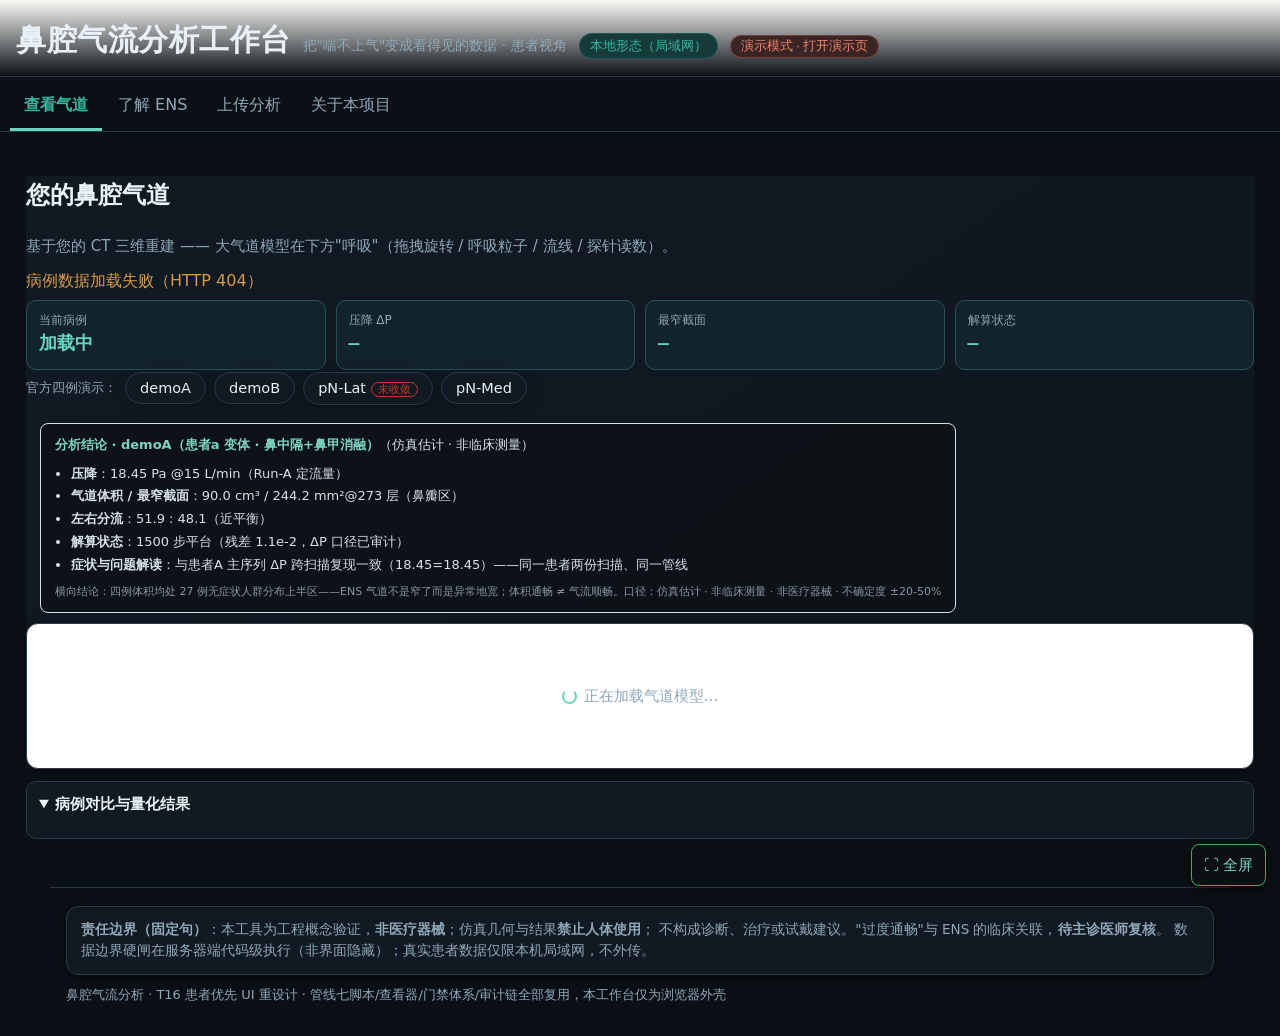
==== code/pipeline/webapp/index.html @ 9f7dd105 "feat: T51 官方四例演示独立页与工作台联动修复（多代理并行轮次） - WP-A: 新增 webapp/demo.html 演示独立页（四例大按钮 + active 高亮 + 病例卡，   pN" ====
<!DOCTYPE html>
<html lang="zh-CN">
<head>
<meta charset="utf-8">
<meta name="viewport" content="width=device-width, initial-scale=1">
<title>鼻腔气流分析工作台</title>
<style>
/* ================= 设计系统（T16 暖色重设计） =================
   色板：暖青 #2A9D8F / 珊瑚 #E76F51 / 暖白 #FAFAF7 / 深灰 #2B2D32
         成功绿 #2DC653 / 警示琥珀 #F4A261（不用工程蓝/纯白/纯红）
   字体：system-ui 中文栈 · 正文 16px · 标题 24–32px · 行高 1.6
   布局：移动优先（414px 基准）· 断点 414/768/1024 · 圆角 12px · 柔阴影
   零外部依赖：单文件内联 CSS/JS，图标用 emoji + 内联 SVG
============================================================ */
:root{
  /* T50 dark workbench tokens; legacy aliases intentionally preserved below. */
  --bg-0:#0b1016; --bg-1:#111923; --bg-2:#17232e; --line-new:#2a3a49;
  --text-0:#e8f1f7; --text-2:#8fa7b8; --mint:#67d5bd;
  --bg:var(--bg-0); --panel:var(--bg-1); --card:var(--bg-2); --line:var(--line-new);
  --text:var(--text-0); --dim:var(--text-2); --accent:var(--mint);
  --teal:#67d5bd; --teal-deep:#37b89f; --teal-soft:#173a3b;
  --coral:#f08468; --coral-soft:#3a2526;
  --ink:var(--text-0); --ink-soft:var(--text-2);
  --green:#63d99a; --green-soft:#183529;
  --amber:#e8b56a; --amber-deep:#d79a47; --amber-soft:#3c3021;
  --shadow:0 2px 16px rgba(0,0,0,.24),0 1px 3px rgba(0,0,0,.2);
  --radius:12px;
}
*{box-sizing:border-box}
html{-webkit-text-size-adjust:100%}
body{
  margin:0;background:var(--bg);color:var(--ink);
  font-family:system-ui,-apple-system,"Segoe UI","PingFang SC",
    "Hiragino Sans GB","Microsoft YaHei",sans-serif;
  font-size:16px;line-height:1.6;
}
/* ---------- 页头 ---------- */
header{
  padding:16px 16px 12px;display:flex;flex-wrap:wrap;gap:8px 12px;
  align-items:baseline;border-bottom:1px solid var(--line);
  background:linear-gradient(180deg,#FAFAF7, var(--bg));
}
header h1{font-size:24px;margin:0;font-weight:700;letter-spacing:.5px}
header .sub{color:var(--ink-soft);font-size:14px}
.badge{
  display:inline-block;padding:2px 10px;border-radius:999px;font-size:12.5px;
  border:1px solid var(--line);background:var(--panel);color:var(--ink-soft);
}
.badge.m1{color:var(--teal-deep);border-color:#2A9D8F55;background:var(--teal-soft)}
.badge.m2{color:var(--amber-deep);border-color:#F4A26166;background:var(--amber-soft)}
.badge.presenter{color:var(--coral);border-color:#E76F5155;background:var(--coral-soft)}
/* ---------- 页签导航 ---------- */
nav{
  display:flex;gap:2px;padding:8px 10px 0;overflow-x:auto;
  border-bottom:1px solid var(--line);background:var(--bg);
  scrollbar-width:none;
}
nav::-webkit-scrollbar{display:none}
nav button{
  flex:0 0 auto;background:none;border:none;color:var(--ink-soft);
  padding:10px 14px 12px;font-size:16px;cursor:pointer;
  border-bottom:3px solid transparent;border-radius:8px 8px 0 0;
  font-family:inherit;
}
nav button.active{color:var(--teal-deep);border-bottom-color:var(--teal);font-weight:600}
nav button:hover{color:var(--ink)}
/* ---------- 主区 ---------- */
main{padding:14px 14px 28px;max-width:1440px;margin:0 auto}
#tab-airway > .card:first-child{border-color:#2d4857;background:linear-gradient(145deg,#111923,#0e171f)}
#tab-airway > .card:first-child h2{font-size:24px;color:var(--text)}
#tab-airway > .card:first-child .lead{font-size:15px}
.info-rail{display:grid;grid-template-columns:repeat(4,minmax(0,1fr));gap:10px;margin:12px 0 0}
.info-rail .rail-item{padding:10px 12px;background:#13232b;border:1px solid #28515a;border-radius:10px}
.info-rail .rail-k{display:block;color:var(--text-2);font-size:12px}.info-rail .rail-v{display:block;color:var(--mint);font-size:18px;font-weight:700;font-family:ui-monospace,SFMono-Regular,Consolas,monospace}
.ia-group{margin-top:12px;border:1px solid var(--line);border-radius:10px;background:#111a23;overflow:hidden}.ia-group summary{padding:10px 12px;color:var(--text);font-size:15px}.ia-group > div{padding:0 12px 12px;max-height:5000px;overflow:hidden;transition:max-height 200ms ease}.ia-group:not([open]) > div{max-height:0;padding-top:0;padding-bottom:0}
.presenter-enhanced{font-size:calc(16px * 1.2)}
.presenter-enhanced header{background:linear-gradient(135deg,#101f29,#172d35)}
.presenter-enhanced #tab-airway > .card:first-child{box-shadow:0 0 0 2px #67d5bd88,0 12px 38px #0006}
.presenter-enhanced .hero3d-badge{color:#d9fff5}
.presenter-enhanced .ia-group{display:none}
.presenter-enhanced #presenter-toggle{background:var(--teal-soft);color:var(--mint);border-color:var(--mint)}

@keyframes fade{from{opacity:0;transform:translateY(4px)}to{opacity:1;transform:none}}
main section.tab:not(.active){display:none}
  background:var(--panel);border:1px solid var(--line);border-radius:var(--radius);
  padding:16px;margin-bottom:14px;box-shadow:var(--shadow);
}
.card h2{font-size:20px;margin:0 0 6px;font-weight:700}
.card h3{font-size:17px;margin:0 0 6px;font-weight:600}
.lead{color:var(--ink-soft);font-size:14.5px;margin:2px 0 10px}
.muted{color:var(--ink-soft)} .ok{color:#1E8E4A} .warn{color:var(--amber-deep)}
details{ margin:8px 0 }
summary{
  cursor:pointer;color:var(--teal-deep);font-size:14.5px;font-weight:600;
  padding:4px 0;user-select:none;
}
summary:hover{color:var(--teal)}
pre.tech{
  background:#FBFAF6;border:1px solid var(--line);border-radius:8px;
  padding:10px;font-family:ui-monospace,Consolas,monospace;font-size:12.5px;
  white-space:pre-wrap;word-break:break-all;max-height:300px;overflow:auto;
  color:var(--ink-soft);
}
code{background:#F3F0E9;padding:1px 6px;border-radius:5px;font-size:13px}
/* ---------- 按钮/表单 ---------- */
.btn{
  background:var(--panel);color:var(--ink);border:1px solid var(--line);
  border-radius:10px;padding:9px 16px;font-size:15px;cursor:pointer;
  font-family:inherit;box-shadow:var(--shadow);transition:border-color .15s;
}
.btn:hover{border-color:var(--teal)}
.btn.primary{background:var(--teal);border-color:var(--teal);color:#fff;font-weight:600}
.btn.primary:hover{background:var(--teal-deep)}
.btn.coral{background:var(--coral);border-color:var(--coral);color:#fff;font-weight:600}
.btn:disabled{opacity:.45;cursor:not-allowed}
.btnrow{display:flex;gap:8px;flex-wrap:wrap;align-items:center}
label.f{display:block;margin:12px 0 4px;color:var(--ink);font-weight:600;font-size:15px}
input.f,select.f{
  width:100%;background:#fff;color:var(--ink);border:1px solid var(--line);
  border-radius:10px;padding:10px 12px;font-size:15px;font-family:inherit;
}
input.f:focus,select.f:focus{outline:2px solid #2A9D8F55;border-color:var(--teal)}
.hint{color:var(--ink-soft);font-size:13px;margin-top:6px}
.spin{
  display:inline-block;width:15px;height:15px;border:2.5px solid var(--teal);
  border-top-color:transparent;border-radius:50%;animation:sp 1s linear infinite;
  vertical-align:middle;margin-right:7px;
}
@keyframes sp{to{transform:rotate(360deg)}}
/* ---------- 病例选择 pill ---------- */
.pills{display:flex;gap:8px;flex-wrap:wrap;margin:4px 0 12px}
.pill{
  border:1.5px solid var(--line);background:var(--panel);border-radius:999px;
  padding:7px 14px;font-size:14.5px;cursor:pointer;font-family:inherit;
  color:var(--ink);box-shadow:var(--shadow);
}
.pill.active{border-color:var(--teal);background:var(--teal-soft);font-weight:600;color:var(--teal-deep)}
.pill .st{font-size:12px;color:var(--ink-soft);margin-left:5px}
.pill.gated{opacity:.75}
/* 病例项 + 删除按钮（仅上传病例；blocked 更显眼） */
.pill-wrap{display:inline-flex;align-items:center;gap:4px}
.pill-del{
  border:1.5px solid var(--coral);background:var(--panel);color:var(--coral);
  border-radius:999px;padding:6px 12px;font-size:13.5px;cursor:pointer;
  font-family:inherit;font-weight:600;box-shadow:var(--shadow);
}
.pill-del:hover{background:var(--coral-soft)}
.pill-del.blocked{background:var(--coral);border-color:var(--coral);color:#fff}
.pill-del.blocked:hover{background:#D05A3C;border-color:#D05A3C}
/* ---------- Hero：3D 查看器主角 ≥60vh ---------- */
.hero{
  border-radius:var(--radius);overflow:hidden;border:1px solid var(--line);
  box-shadow:var(--shadow);background:#fff;
}
iframe.hero-frame{
  display:block;width:100%;height:62vh;min-height:380px;border:0;background:#fff;
}
.hero-ph{
  padding:34px 22px;text-align:center;background:
    radial-gradient(1200px 300px at 50% -80px,#E3F1EF,transparent),
    var(--panel);
  min-height:300px;display:flex;flex-direction:column;align-items:center;justify-content:center;gap:8px;
}
.hero-ph .big-emoji{font-size:44px;line-height:1.2}
.hero-ph h3{font-size:19px;margin:4px 0}
.hero-ph p{color:var(--ink-soft);max-width:520px;margin:2px 0;font-size:14.5px}
.hero-loading{padding:60px 20px;text-align:center;color:var(--ink-soft);font-size:15px}
/* ---------- 上传序列识别提示 ---------- */
.series-note{margin-top:10px;border:1px solid #2A9D8F55;background:var(--teal-soft);
  border-radius:10px;padding:10px 12px;font-size:14px}
.series-note .sn-head{font-weight:600;color:var(--teal-deep);margin-bottom:6px}
.series-note ul{margin:0;padding-left:18px}
.series-note li{margin:2px 0;color:var(--ink-soft)}
.series-note li.chosen{color:var(--ink);font-weight:600}
/* ---------- Hero 真实鼻腔 3D 模型 ---------- */
.hero3d{position:relative;height:62vh;min-height:380px;
  background:radial-gradient(120% 90% at 50% 8%,#20304a 0%,#0e1726 55%,#070b12 100%);
  overflow:hidden}
.hero3d canvas{display:block;width:100%;height:100%;cursor:grab;touch-action:none}
.hero3d canvas:active{cursor:grabbing}
.hero3d-badge{position:absolute;top:12px;left:14px;padding:4px 12px;border-radius:999px;
  font-size:12.5px;color:#bfefff;background:rgba(20,40,64,.55);border:1px solid #3d6f8f66;
  backdrop-filter:blur(4px);letter-spacing:.4px}
.hero3d-cap{position:absolute;left:14px;bottom:34px;right:150px;color:#cfe6f5;font-size:13.5px;
  text-shadow:0 1px 6px rgba(0,0,0,.7)}
.hero3d-hint{position:absolute;right:14px;bottom:12px;color:#8fb0c8;font-size:12px;
  text-shadow:0 1px 6px rgba(0,0,0,.7)}
.hero3d-open{position:absolute;top:12px;right:14px;color:#eaf6ff;font-size:13px;
  background:rgba(42,157,143,.85);border-radius:999px;padding:5px 13px;text-decoration:none;
  font-weight:600}
.hero3d-open:hover{background:var(--teal-deep)}
.hero3d-load{position:absolute;inset:0;display:flex;align-items:center;justify-content:center;
  color:#9fb6c8;font-size:15px}
/* ---------- Hero 图层勾选面板（demo 查看器图层控制同款交互：勾选即时切 visible） ---------- */
.hero3d-layers{position:absolute;top:50px;right:14px;z-index:5;
  background:rgba(13,25,40,.74);border:1px solid #3d6f8f66;border-radius:10px;
  padding:8px 12px 9px;backdrop-filter:blur(4px);
  display:flex;flex-direction:column;gap:2px}
.hero3d-layers .hl-title{font-size:11px;color:#8fb0c8;letter-spacing:2px;margin:0 0 3px}
.hero3d-layers label{display:flex;align-items:center;gap:7px;font-size:12.5px;color:#dceefb;
  cursor:pointer;line-height:1.7;white-space:nowrap}
.hero3d-layers label:hover{color:#fff}
.hero3d-layers input[type=checkbox]{accent-color:#2A9D8F;width:14px;height:14px;margin:0;
  cursor:pointer;flex:none}
.hero3d-layers label.off{color:#5f7a90}
.hero3d-layers label.off .dot{opacity:.35}
.hero3d-layers .dot{width:8px;height:8px;border-radius:50%;flex:none}
/* 切片层子控件（切面/物理量按钮组 + 色标图例） */
.hero3d-layers .hl-sub{margin:4px 0 2px 21px;display:flex;flex-direction:column;gap:3px}
.hero3d-layers .hl-sub[hidden]{display:none}
.hero3d-layers .hl-row{display:flex;gap:4px}
.hero3d-layers .hl-btn{font-size:11px;color:#bcd7ea;background:rgba(42,157,143,.12);
  border:1px solid #3d6f8f55;border-radius:6px;padding:2px 9px;cursor:pointer;line-height:1.6}
.hero3d-layers .hl-btn:hover{color:#fff;border-color:#2A9D8F}
.hero3d-layers .hl-btn.on{color:#04222b;background:#2A9D8F;border-color:#2A9D8F;font-weight:600}
.hero3d-layers .hl-legend{font-size:10.5px;color:#9fb6c8;line-height:1.55;max-width:210px}
.hero3d-layers .hl-legend .bar{display:block;height:8px;border-radius:4px;margin:3px 0 2px;
  border:1px solid #3d6f8f55}
/* ---------- Hero 呼吸循环指示条（真实气流粒子层；demo viewer #breath-phase 同源样式） ---------- */
.hero3d-breath{position:absolute;left:14px;bottom:9px;z-index:5;display:none;align-items:center;gap:8px;
  background:rgba(13,25,40,.74);border:1px solid #3d6f8f66;border-radius:999px;padding:3px 11px;
  font-size:11.5px;color:#c9ecd6;backdrop-filter:blur(4px)}
.hero3d-breath.on{display:flex}
.hero3d-breath .bb-label{min-width:28px;text-align:center;letter-spacing:1px}
.hero3d-breath .bb-bar{width:110px;height:4px;background:#232c36;border-radius:2px;overflow:hidden;display:block}
.hero3d-breath .bb-fill{display:block;height:100%;width:0;background:linear-gradient(90deg,#3fae6a,#8fe6b0)}
.hero3d-breath .bb-hint{color:#8299ad}
/* ---------- Hero 视图切换标签（🏥 3D 模型 / 💨 气流动画，互斥） ---------- */
.hero-viewtoggle{display:flex;gap:8px;flex-wrap:wrap;align-items:center;margin:2px 0 10px}
/* ---------- 量表（数字有情绪） ---------- */
.gauges{display:grid;grid-template-columns:1fr;gap:14px}
.gauge{
  background:var(--panel);border:1px solid var(--line);border-radius:var(--radius);
  padding:16px;box-shadow:var(--shadow);
}
.gauge-head{display:flex;justify-content:space-between;align-items:baseline;gap:8px;flex-wrap:wrap}
.gauge-label{font-size:15.5px;font-weight:600}
.gauge-label .tech-term{color:var(--ink-soft);font-weight:400;font-size:13px}
.gauge-value{font-size:30px;font-weight:800;font-variant-numeric:tabular-nums;color:var(--ink)}
.gauge-value em{font-style:normal;font-size:15px;color:var(--ink-soft);font-weight:500;margin-left:3px}
.gauge-track{
  position:relative;height:16px;border-radius:8px;background:#F1EDE4;
  margin:14px 0 6px;overflow:hidden;border:1px solid var(--line);
}
.gauge-band{position:absolute;top:0;bottom:0;background:var(--green);opacity:.85;border-radius:8px}
.gauge-marker{
  position:absolute;top:-3px;bottom:-3px;width:4px;background:var(--coral);
  border-radius:2px;box-shadow:0 0 0 2px #fff,0 1px 4px rgba(0,0,0,.25);
}
.gauge-scale{display:flex;justify-content:space-between;font-size:12px;color:var(--ink-soft)}
.gauge-verdict{font-size:16.5px;font-weight:700;margin-top:10px}
.gauge-verdict .sub{display:block;font-size:13.5px;font-weight:400;color:var(--ink-soft);margin-top:2px}
.gauge-verdict.low{color:var(--teal-deep)}
.gauge-verdict.in{color:#1E8E4A}
.gauge-verdict.high{color:var(--coral)}
.gauge-verdict.na{color:var(--ink-soft)}
.gauge-annot{font-size:13px;color:var(--teal-deep);margin:9px 0 0;padding-left:9px;border-left:3px solid #2A9D8F66;line-height:1.55}
.chip{
  display:inline-block;font-size:12px;border-radius:6px;padding:1px 8px;
  background:var(--teal-soft);color:var(--teal-deep);border:1px solid #2A9D8F33;
  margin-left:6px;font-weight:600;vertical-align:middle;
}
/* ---------- 分流双半环 ---------- */
.split-wrap{display:flex;gap:18px;align-items:center;flex-wrap:wrap}
.split-ring{flex:0 0 auto}
.split-legend{font-size:14.5px}
.split-legend .row{display:flex;align-items:center;gap:8px;margin:3px 0}
.split-legend .dot{width:13px;height:13px;border-radius:4px;flex:0 0 auto}
/* ---------- QC 三平面（大图） ---------- */
.qc3{display:grid;grid-template-columns:1fr;gap:12px}
.qc3 figure{
  margin:0;background:#fff;border:1px solid var(--line);border-radius:var(--radius);
  padding:10px;text-align:center;box-shadow:var(--shadow);
}
.qc3 img{max-width:100%;border-radius:8px;background:#fff}
.qc3 figcaption{font-size:13.5px;color:var(--ink);margin-top:8px;font-weight:600}
.qc3 figcaption .muted{font-weight:400}
/* ---------- 步骤条 ---------- */
.steps{display:flex;align-items:flex-start;margin:16px 0 6px}
.step{flex:1;text-align:center;position:relative;min-width:0}
.step .dot{
  width:30px;height:30px;border-radius:50%;margin:0 auto 6px;
  display:flex;align-items:center;justify-content:center;
  background:#F1EDE4;color:var(--ink-soft);font-weight:700;font-size:14px;
  border:2px solid var(--line);position:relative;z-index:1;
}
.step.done .dot{background:var(--teal);border-color:var(--teal);color:#fff}
.step.current .dot{
  background:var(--amber);border-color:var(--amber);color:#fff;
  box-shadow:0 0 0 5px #F4A26133;animation:pulse 1.6s ease infinite;
}
@keyframes pulse{0%,100%{box-shadow:0 0 0 4px #F4A26133}50%{box-shadow:0 0 0 9px #F4A26122}}
.step .nm{font-size:13.5px;font-weight:600;color:var(--ink)}
.step .hp{font-size:11.5px;color:var(--ink-soft);margin-top:1px}
.step::before{
  content:"";position:absolute;top:15px;left:-50%;width:100%;height:2px;
  background:var(--line);z-index:0;
}
.step:first-child::before{display:none}
.step.done::before{background:var(--teal)}
.up-status{
  font-size:17px;font-weight:700;color:var(--teal-deep);margin:10px 0 2px;
}
.up-pct{font-size:13.5px;color:var(--ink-soft);margin-bottom:6px}
/* ---------- 网页直接上传 CT ---------- */
input.filepick{
  display:block;width:100%;padding:14px;border:2px dashed #C9BFAE;
  border-radius:var(--radius);background:#fff;color:var(--ink-soft);
  font-family:inherit;font-size:14.5px;cursor:pointer;
}
input.filepick:hover{border-color:var(--teal)}
.up-track{
  height:10px;border-radius:6px;background:#F1EDE4;border:1px solid var(--line);
  overflow:hidden;margin:10px 0 6px;
}
.up-bar{height:100%;width:0;background:var(--teal);border-radius:6px;transition:width .2s}
.up-track.done .up-bar{background:var(--green)}
/* ---------- 暖色拦截卡（🕐 不吓人） ---------- */
.warm-card{
  border:1.5px solid var(--amber);border-radius:var(--radius);
  background:linear-gradient(180deg,var(--amber-soft),#FFFBF5);
  padding:18px;box-shadow:var(--shadow);
}
.warm-card .warm-head{display:flex;gap:12px;align-items:flex-start}
.warm-card .warm-emoji{font-size:30px;line-height:1.3}
.warm-card h3{margin:0 0 4px;font-size:18.5px;color:var(--amber-deep)}
.warm-card .reason{font-size:15px;margin:6px 0}
.warm-card .comfort{
  font-size:14px;color:var(--ink-soft);border-top:1px dashed #E9D9BE;
  padding-top:10px;margin-top:10px;
}
.warm-card .comfort b{color:var(--ink)}
.warm-link{color:var(--teal-deep);font-weight:600}
/* ---------- 机制卡（了解 ENS） ---------- */
.mech{display:grid;grid-template-columns:1fr;gap:12px}
.mech .m-card{
  background:var(--panel);border:1px solid var(--line);border-radius:var(--radius);
  padding:14px 16px;box-shadow:var(--shadow);
}
.mech .m-head{display:flex;gap:10px;align-items:center;font-size:16px;font-weight:700}
.mech .m-emoji{font-size:24px}
.mech .m-one{font-size:14.5px;color:var(--ink);margin:6px 0}
.mech .m-tech{font-size:13px;color:var(--ink-soft)}
/* ---------- 故事引用 ---------- */
.quote{
  font-size:21px;font-weight:700;line-height:1.5;color:var(--ink);
  border-left:5px solid var(--coral);padding:6px 0 6px 16px;margin:8px 0 14px;
}
.quote .who{display:block;font-size:13.5px;font-weight:400;color:var(--ink-soft);margin-top:6px}
/* ---------- 关于/故事列表 ---------- */
.story-list{margin:8px 0;padding-left:20px;font-size:14.5px}
.story-list li{margin:6px 0}
.src-url{
  display:inline-block;background:var(--teal-soft);border:1px solid #2A9D8F44;
  color:var(--teal-deep);border-radius:8px;padding:6px 12px;font-size:14px;
  text-decoration:none;font-weight:600;margin:4px 0;
}
.src-url:hover{background:#D6EAE7}
/* ---------- 页脚 ---------- */
footer{
  padding:18px 16px 30px;color:var(--ink-soft);font-size:13px;
  border-top:1px solid var(--line);max-width:1180px;margin:0 auto;
}
footer .fixed-sentence{
  background:var(--panel);border:1px solid var(--line);border-radius:var(--radius);
  padding:12px 14px;margin-bottom:10px;font-size:13.5px;box-shadow:var(--shadow);
}
/* ---------- 断点 ---------- */
@media (min-width:768px){
  header h1{font-size:28px}
  .gauges{grid-template-columns:repeat(2,1fr)}
  .mech{grid-template-columns:repeat(3,1fr)}
  .qc3{grid-template-columns:repeat(3,1fr)}
  main{padding:20px 22px 34px}
}
@media (min-width:1024px){
  header h1{font-size:30px}
  .gauges{grid-template-columns:repeat(3,1fr)}
  .gauges .gauge.wide{grid-column:span 2}
  main{padding:24px 26px 40px}
}
@media (max-width:414px){
  body{font-size:15.5px}
  .gauge-value{font-size:26px}
  .step .hp{display:none}
  header h1{font-size:21px}
}
</style>
</head>
<body>
<header>
  <h1>鼻腔气流分析工作台</h1>
  <span class="sub">把"喘不上气"变成看得见的数据 · 患者视角</span>
  <span id="badge-mode" class="badge">形态检测中…</span>
  <span id="badge-presenter" class="badge presenter" style="display:none">定向演示模式</span>
  <button type="button" id="presenter-toggle" class="badge presenter" aria-pressed="false" title="打开独立演示页">演示模式 · 打开演示页</button>
  <span id="badge-synthetic" class="badge m2" style="display:none">仅合成数据形态</span>
</header>
<nav id="tabs">
  <button data-tab="airway" class="active">查看气道</button>
  <button data-tab="ens">了解 ENS</button>
  <button data-tab="upload">上传分析</button>
  <button data-tab="about">关于本项目</button>
</nav>
<main>

<!-- ================= 页签 1：查看气道 ================= -->
<section class="tab active" id="tab-airway">
  <div class="card">
    <h2>您的鼻腔气道</h2>
    <div class="lead">基于您的 CT 三维重建 —— 大气道模型在下方"呼吸"（拖拽旋转 / 呼吸粒子 / 流线 / 探针读数）。</div>
    <div class="pills" id="airway-pills"><span class="muted">病例加载中…</span></div>
    <div class="hint" id="cases-status" style="margin:-6px 0 8px"></div>
    <div class="info-rail" id="case-summary-rail" aria-label="病例摘要">
      <div class="rail-item"><span class="rail-k">当前病例</span><span class="rail-v" id="rail-case">加载中</span></div>
      <div class="rail-item"><span class="rail-k">压降 ΔP</span><span class="rail-v" id="rail-dp">—</span></div>
      <div class="rail-item"><span class="rail-k">最窄截面</span><span class="rail-v" id="rail-min">—</span></div>
      <div class="rail-item"><span class="rail-k">解算状态</span><span class="rail-v" id="rail-status">—</span></div>
    </div>
    <div class="hero-viewtoggle" id="hero-viewtoggle" style="display:none">
      <button type="button" class="pill vt" id="vt-model" style="display:none">🏥 3D 模型</button>
      <button type="button" class="pill vt" id="vt-flow" style="display:none">💨 气流动画</button>
      <button type="button" class="pill vt" id="vt-plus" style="display:none">🧩 17 功能查看器</button>
    </div>
    <div class="hero-viewtoggle" id="demo-pills">
      <span class="muted" style="font-size:13px;align-self:center">官方四例演示：</span>
      <button type="button" class="pill vt demo-pill" data-demo="demoA">demoA</button>
      <button type="button" class="pill vt demo-pill" data-demo="demoB">demoB</button>
      <button type="button" class="pill vt demo-pill" data-demo="pN-Lat">pN-Lat<span style="font-size:11px;color:#c0392b;border:1px solid #c0392b;border-radius:999px;padding:0 6px;margin-left:5px">未收敛</span></button>
      <button type="button" class="pill vt demo-pill" data-demo="pN-Med">pN-Med</button>
<div id="findings-block" style="margin:10px 14px 0 14px;padding:10px 14px;background:#0d1116cc;border:1px solid var(--line);border-radius:8px;color:#d8e0e8;font-size:13px;line-height:1.75"><!-- JS 动态填充 --></div>

    </div>
    <div class="hero" id="hero-box">
      <div class="hero-loading"><span class="spin"></span>正在加载气道模型…</div>
    </div>
  </div>

  <details class="ia-group" open>
    <summary>病例对比与量化结果</summary><div>
  <!-- ================= 两例对比（患者 A vs 患者 B + 文献参考带，路演核心演示） ================= -->
  <style>
  .cmp-insights{display:flex;flex-direction:column;gap:8px;margin:12px 0}
  .cmp-insight{background:var(--teal-soft);border:1px solid #2A9D8F33;border-radius:10px;
    padding:10px 12px;font-size:14.5px;line-height:1.55}
  .cmp-insight .ico{font-weight:700;margin-right:6px;color:var(--teal-deep)}
  .cmp-table{width:100%;border-collapse:collapse;font-size:14px;margin:10px 0}
  .cmp-table th,.cmp-table td{border-bottom:1px solid var(--line);padding:8px 6px;
    text-align:right;vertical-align:top}
  .cmp-table th:first-child,.cmp-table td:first-child{text-align:left;width:36%}
  .cmp-table thead th{font-size:12.5px;color:var(--ink-soft);font-weight:600;line-height:1.4}
  .cmp-table .rlabel{font-weight:600;color:var(--ink)}
  .cmp-table .rhuman{display:block;font-size:12px;color:var(--ink-soft);font-weight:400;
    line-height:1.45;margin-top:2px}
  .cmp-dot{display:inline-block;width:8px;height:8px;border-radius:50%;margin-right:5px}
  .cmp-bars{margin:14px 0 4px}
  .cmp-bar-row{margin:10px 0}
  .cmp-bar-name{font-size:13.5px;font-weight:600;margin-bottom:5px}
  .cmp-bar-track{display:flex;align-items:center;gap:8px;margin:3px 0}
  .cmp-bar-track .bname{flex:0 0 68px;font-size:12px;color:var(--ink-soft)}
  .cmp-bar-wrap{flex:1;background:#EFE9DF;border-radius:7px;height:14px;overflow:hidden}
  .cmp-bar{display:block;height:100%;border-radius:7px;min-width:2px}
  .cmp-bar-val{flex:0 0 84px;font-size:12px;color:var(--ink-soft);white-space:nowrap;
    text-align:right}
  .cmp-note{font-size:12.5px;color:var(--ink-soft);margin:8px 0 0}
  .cmp-refband{font-size:12.5px;color:var(--ink-soft);background:#F4F1EA;
    border:1px dashed var(--line);border-radius:8px;padding:7px 10px;margin:10px 0 2px}
  .cmp-wait{color:var(--amber-deep)}
  </style>
  <div class="card" id="compare-card" style="display:none">
    <h2>两例并排对比 · 患者 A vs 患者 B</h2>
    <div class="lead">同一套管线、同一参数口径，把两例放进一张表：谁更“空”、谁更“堵”、
      谁落在文献正常范围——一眼看明白。</div>
    <div class="btnrow">
      <button class="btn primary" id="compare-toggle" type="button">展开两例对比 ▾</button>
    </div>
    <div id="compare-body" style="display:none">
      <div class="btnrow" style="margin:12px 0 2px">
        <button class="btn primary" id="compare-open-pn" type="button">👁 查看患者 B 气流（鼻阻力落文献正常范围）—— 与本例气流对比</button>
      </div>
      <div class="cmp-insights" id="compare-insights"></div>
      <div id="compare-table"></div>
      <div class="cmp-bars" id="compare-bars"></div>
      <div class="cmp-note" id="compare-note"></div>
    </div>
  </div>

  <div class="card" id="metrics-card" style="display:none">
    <h2>呼吸顺畅度 · 量化指标</h2>
    <div class="lead" id="metrics-source">—</div>
    <div class="gauges" id="gauge-grid"></div>
    <div class="hint" id="koujing-note" style="margin-top:10px"></div>
    <div class="hint" id="metrics-disclaimer"></div>
  </div>

  <div class="card" id="qc-card" style="display:none">
    <h2>三平面 QC 预览</h2>
    <div class="lead">重建质量的三个切面检查（只读预览 · 掩膜/掩膜叠加态）。</div>
    <div class="qc3" id="qc-grid"></div>
    <div class="hint" id="qc-note"></div>
  </div>

  <div class="card" id="results-card" style="display:none">
    <h2>导出分析结果</h2>
    <div class="lead">本例全链路分析的真实产物（只读下载）——指标 JSON / 分析报告 / 图表逐项下载。</div>
    <div class="btnrow" id="results-links"></div>
    <div class="hint" id="results-note"></div>
  </div>

  <div class="card" id="figures-card" style="display:none">
    <h2>截面气流与分析图表</h2>
    <div class="lead">气流仿真的截面与结果图（本例真实结果）——速度切片 = 截面气流情况。</div>
    <div class="qc3" id="figures-grid"></div>
    <div class="hint" id="figures-note"></div>
  </div>
  </div></details>
</section>

<!-- ================= 页签 2：了解 ENS ================= -->
<section class="tab" id="tab-ens">
  <div class="card">
    <h2>了解空鼻症（ENS）</h2>
    <div class="quote">"检查都正常，可你就是喘不上气。"
      <span class="who">—— 空鼻症患者最常说的那句话</span>
    </div>
    <p style="font-size:15px;margin:6px 0">
      空鼻症（ENS）：下鼻甲手术后，CT 和鼻内镜看起来"都正常"，但每时每刻都觉得喘不上气。
      传统检查只看<b>结构</b>，不显示<b>空气怎么流</b>。患者最痛的不是症状，是"检查都正常，医生觉得你没事"——不被相信。
    </p>
    <p style="font-size:15px;margin:6px 0">
      我们的观点：把主观的"喘不上气"，变成可以看见、可以比较的气流数据。
      同一份 CT → 三维气道 → 流体仿真 → 每个截面的气流速度/压力/阻力。
      <span id="ens-live-dp">患者A 实测：压降 ΔP = 18.45 Pa（常人带 30–150 Pa）</span>——"过度通畅"第一次有了数字。
    </p>
    <div class="hint">数值随本病例结果档案自动更新</div>
  </div>

  <div class="card">
    <h3>我们看的三件事（患者语言）</h3>
    <div class="mech">
      <div class="m-card">
        <div class="m-head"><span class="m-emoji">💨</span>气流是否均匀</div>
        <div class="m-one">空气流过鼻腔每个截面时，分布均不均匀——有没有"一股独大"的窄道。</div>
        <details><summary>技术细节</summary>
          <div class="m-tech">检查气流是不是一股脑冲进一边、另一边没气（统计口径已定义，逐截面统计开发中）。</div>
        </details>
      </div>
      <div class="m-card">
        <div class="m-head"><span class="m-emoji">🔍</span>有没有"死区"</div>
        <div class="m-one">鼻甲区有没有气流几乎不经过的小角落——那里的感觉可能最"空"。</div>
        <details><summary>技术细节</summary>
          <div class="m-tech">检查该有“通气感”的地方是不是感觉不到气流（统计口径已定义，开发中）。</div>
        </details>
      </div>
      <div class="m-card">
        <div class="m-head"><span class="m-emoji">🖐</span>鼻腔内壁摩擦力</div>
        <div class="m-one">气流滑过鼻腔内壁的“抚摸感”——太弱了大脑就感觉不到在呼吸（空鼻症的核心）。</div>
        <details><summary>技术细节</summary>
          <div class="m-tech">壁面剪切应力（WSS）：壁面处速度梯度 × 流体黏度，单位 Pa；报均值与 p95。</div>
        </details>
      </div>
    </div>
  </div>

  <div class="card">
    <h3>隐私与授权</h3>
    <p style="font-size:15px;margin:6px 0">
      您的 CT 在进入分析前，逐文件通过匿名化断言（患者姓名/编号等字段必须为空，否则停工）；
      患者A 为社区患者<b>书面授权</b>在案；赛方发放数据有来源记录在案；患者B 为赛方提供的<b>匿名 CT</b>，逐头匿名化核验 PASS，演示展示确认<b>在案</b>。
    </p>
    <p style="font-size:14px;margin:6px 0">授权与匿名化核验记录：见提交包 <code>授权与数据来源/</code> 目录（逐文件断言 JSON + 授权确认记录）。</p>
  </div>

  <div class="card" id="quality-stds">
    <h3>我们的质量标准（拦截时看这里）</h3>
    <p class="lead">每一步都设下自动闸门——不过就停工，绝不带病进入下一步。这也是"坏数据进不来"的可现场复现证据：</p>
    <ul class="story-list">
      <li>🛡️ <b>隐私闸门</b>：156/394/420 头 CT 逐头匿名化断言，非空即停工；</li>
      <li>📐 <b>几何闸门</b>：气道体积回归比须落在 0.94–1.06 质量带（网格与原始扫描的一致性）；</li>
      <li>🧭 <b>朝向闸门</b>：6 项几何方向断言（层序/坐标/中心线）；</li>
      <li>📦 <b>结果契约闸门</b>：查看器导出的每个数字必须来自本例自己的结果档案——严禁套用其他患者的数字；</li>
      <li>📊 <b>六项质量检查</b>：三维模型平滑前后的六项偏离报表（体积/形心/左右比/帧校验…）越限即停工。</li>
    </ul>
  </div>

  <div class="card">
    <h3>边界与已知局限</h3>
    <ul class="story-list">
      <li><b>温湿度交换未建模</b>——仅气流场（速度/压力/摩擦）仿真，质传递是进阶项，列入路线；</li>
      <li><b>医生侧本版未验证</b>——本版为患者/操作员/评委视角；医生侧闭环（诊室只读指标视图）列为用户行动项，不作沉默缺位；</li>
      <li><b>数值口径</b>：压降 ΔP 为<b>定流量口径</b>（固定 15 L/min 流量测得），阻力 R 为<b>等压口径</b>（两侧等压迭代自然分流测得）——两个口径数值<b>不可互换</b>；常人对照带为文献量级对照，非同机制对照；</li>
      <li><b>观众交互边界</b>：观众自助浏览与 CT 原图切片范围待确认；确认前三平面 QC 仅掩膜/掩膜叠加态，皮肤层默认关。</li>
    </ul>
    <div class="fixed-sentence" style="margin-top:10px;background:var(--bg)">
      <b>责任边界（固定句）</b>：本工具为工程概念验证，<b>非医疗器械</b>；仿真几何与结果<b>禁止人体使用</b>；
      不构成诊断、治疗或试戴建议。"过度通畅"与 ENS 的临床关联，<b>待主诊医师复核</b>。
    </div>
  </div>
</section>

<!-- ================= 页签 3：上传分析 ================= -->
<section class="tab" id="tab-upload">
  <div class="card">
    <h2>网页直接上传 CT（现场演示）</h2>
    <div class="lead">直接从这台电脑选择 CT 文件夹（或若干 .dcm 文件）→ 自动登记病例 → 一键跑管线。无需把目录放到服务器本机。</div>
    <label class="f" for="up-files">选择 CT 文件夹 / .dcm 文件</label>
    <input type="file" class="filepick" id="up-files" multiple accept=".dcm" webkitdirectory directory>
    <div class="hint" id="up-pick">尚未选择文件——点上方按钮选择包含 .dcm 序列的文件夹</div>
    <div class="btnrow" style="margin-top:12px">
      <button class="btn primary" id="up-go" disabled>开始上传</button>
      <span class="hint">上传后自动建病例（隐私检查 + 气道重建），完成后可直接跑管线</span>
    </div>
    <div class="up-track" id="up-track" style="display:none"><div class="up-bar" id="up-bar"></div></div>
    <div class="hint" id="up-line"></div>
    <div id="up-result" style="margin-top:10px"></div>
    <div class="hint">上传契约（R-11）：仅 .dcm 序列；体积上限 2048 MiB；扫描超时 900 s；失败保留证据不清理。上传病例默认仅操作员可见。</div>
  </div>

  <div class="card">
    <h2>上传分析</h2>
    <div class="lead">操作员/志愿者用：登记一份脱敏 CT → 隐私检查 → 气道重建 → 一键全链分析。全程零安装。</div>
    <label class="f">病例来源</label>
    <select class="f" id="nc-source">
      <option value="builtin">内置病例（赛方发放序列，需服务器已配置 CT 根目录）</option>
      <option value="path">服务器目录路径（把脱敏 CT 目录放到服务器本机）</option>
      <option value="demo">合成 demo（一键体验 · 无需 CT）</option>
    </select>
    <div id="nc-builtin">
      <label class="f" style="display:none">内置病例</label>
      <!-- T44: 旧病例下拉收编——官方四例 pill 为唯一选择器 -->
    </div>
    <div id="nc-path" style="display:none">
      <label class="f">CT 目录路径</label>
      <div class="dropzone" id="nc-drop" style="
        border:2px dashed #C9BFAE;border-radius:var(--radius);
        padding:22px 14px;text-align:center;color:var(--ink-soft);
        background:#fff;cursor:text; margin:4px 0;">
        📁 把 CT 文件夹拖到这里，或直接粘贴<b>服务器本机</b>的 CT 目录绝对路径
        <input class="f" id="nc-dicom-path" placeholder="例如 D:\ct\iso_series\"
          style="margin-top:10px;background:var(--bg)">
      </div>
      <div class="hint">上传契约：仅 .dcm 序列目录；体积上限 2048 MiB；扫描超时 900 s；失败保留证据不清理。上传病例默认仅操作员可见。</div>
    </div>
    <div class="btnrow" style="margin-top:14px">
      <button class="btn primary" id="nc-go">登记并开始分析</button>
      <button class="btn" id="nc-demo" style="display:none">合成 demo 一键体验</button>
    </div>
    <div id="nc-result" style="margin-top:12px"></div>
  </div>

  <div class="card" id="up-qc-card" style="display:none">
    <h2>三平面 QC 预览</h2>
    <div class="lead">请确认掩膜重建合理（红/绿色区域为气道掩膜）。</div>
    <div class="qc3" id="up-qc"></div>
    <div class="hint" id="up-qc-note"></div>
  </div>

  <div class="card">
    <h2>分析进度</h2>
    <div class="btnrow">
      <select class="f" id="pg-case" style="width:auto;min-width:200px"></select>
      <button class="btn" id="pg-refresh">刷新</button>
      <button class="btn primary" id="pg-run">启动分析</button>
      <button class="btn" id="pg-solve">启动求解（WSL）</button>
      <label class="muted" style="align-self:center;font-size:14px">
        <input type="checkbox" id="pg-auto" checked> 自动刷新（2 秒）
      </label>
    </div>
    <label class="f">分析模式</label>
    <select class="f" id="pg-solve-mode" style="width:auto;min-width:280px">
      <option value="skip">快速（只到算例构建+断言——预置结果秒开演示用）</option>
      <option value="laptop">交接（生成交接文档+算例包，由安装好求解器的笔记本继续）</option>
      <option value="local">本机求解（需 WSL + OpenFOAM 环境）</option>
    </select>
    <div class="steps" id="step-bar"></div>
    <div class="hint" id="pg-consent" style="margin:4px 0"></div>
    <div class="up-status" id="up-status">尚未启动——选择病例后点"启动分析"</div>
    <div class="up-pct" id="up-pct"></div>
    <div id="up-gate"></div>
    <details>
      <summary>技术细节（原始进度日志）</summary>
      <pre class="tech" id="pg-log">—</pre>
    </details>
    <details>
      <summary>技术细节（阶段对照表）</summary>
      <div class="muted" style="font-size:13px">
        ①检查隐私 = 隐私闸门 + CT 头普查；②重建气道 = 气道三维分割；
        ③生成算例 = 体素网格 + 几何断言；④求解 = 气流方程求解（WSL/OpenFOAM，20 分钟无进展自动停止并归档）；
        ⑤导出结果 = 后处理 + 查看器导出 + 进度落盘。原始阶段标记 [S0]…[S8] 与之一一对应。
      </div>
    </details>
  </div>
</section>

<!-- ================= 页签 4：关于本项目 ================= -->
<section class="tab" id="tab-about">
  <div class="card">
    <h2>关于本项目</h2>
    <p style="font-size:15.5px;margin:6px 0">
      <b>患者社区 K-Hub × 志愿者开发组</b>共同完成：把"喘不上气"变成看得见的数据。
      患者把脱敏 CT 给我们，工具自动重建鼻腔三维模型、算出呼吸时每一处的气流，
      最后在<b>他自己的手机上、他自己的鼻子模型里</b>，看到气往哪儿流、流了多少。
      全程免费开源，一位患者的完整分析在几分钟内完成。
    </p>
  </div>
  <div class="card">
    <h3>协作闭环（患者共创）</h3>
    <ul class="story-list">
      <li>👣 患者成员<b>手动跑通全流程</b>（证明普通人可解）→</li>
      <li>💬 提四条体验反馈 →</li>
      <li>🛠️ 全部落地（零安装浏览器化即本轮成果）→</li>
      <li>🔁 再共创——体验轮反馈直接回填迭代清单。</li>
    </ul>
  </div>
  <div class="card">
    <h3>开源与授权</h3>
    <a class="src-url" href="https://github.com/qidiai/nasal-airflow-reconstruction" target="_blank" rel="noopener">github.com/qidiai/nasal-airflow-reconstruction</a>
    <ul class="story-list">
      <li>患者A：社区患者<b>书面授权</b>在案（演示展示）；</li>
      <li>赛方数据（患者B/C）：来源记录 + 逐文件匿名化核验在案；</li>
      <li>患者B：赛方提供匿名 CT，演示展示确认<b>在案</b>（逐头匿名化核验 PASS）；</li>
      <li>合成 demo：100% 参数化管腔（开源仓库生成器产物），无 CT、无患者数据。</li>
    </ul>
  </div>
  <div class="card">
    <h3>给评委的技术细节</h3>
    <details open>
      <summary>一句话摘要</summary>
      <div style="font-size:14.5px;margin:4px 0">
        全免费开源工具链（Python/OpenFOAM/Three.js）· 全自动化（分割→体素网格→层流求解→交互可视化，分钟级/例）·
        全确定性（同一 CT 永远同一网格）· 质量体系：七脚本门禁 + exit 码契约 + 五轮独立审计 + 三司会审 + 对抗审计，全部可复跑。
      </div>
    </details>
    <details>
      <summary>展开：门禁体系与审计链</summary>
      <ul class="story-list">
        <li><b>七脚本管线</b>：分割 → 体素网格 → 狭窄化 → 占位体导出 → 查看器数据 → 体积数据 → 皮肤壳，每步带断言；</li>
        <li><b>exit 码契约</b>：0=完成 / 2=质量闸门拦截 / 3=环境缺失 / 其他=失败——拦截即 UI 暖卡，可现场复现；</li>
        <li><b>五轮独立审计</b>+ 双模分析（定流量 Run-A / 等压 Run-B）+ 三司会审 + 对抗审计，报告随提交包公开；</li>
        <li><b>禁说词体系</b>：33 条承诺义表述（治疗/治好/试戴/推荐/安全余量/常人带中部/媲美临床/可以直接打印/完整答案等）零使用；</li>
        <li><b>双口径标签</b>：ΔP（定流量口径）与 R（等压口径）数值不可互换，UI 强制同屏标注。</li>
      </ul>
    </details>
    <details>
      <summary>禁说词自查声明</summary>
      <div class="muted" style="font-size:13.5px">
        本页全部文案经 33 条禁说词表核对：治疗/治好/试戴/推荐/安全余量/常人带中部/媲美临床/可以直接打印/完整答案 等承诺义表述零使用。
      </div>
    </details>
  </div>
</section>

</main>
<footer>
  <div class="fixed-sentence">
    <b>责任边界（固定句）</b>：本工具为工程概念验证，<b>非医疗器械</b>；仿真几何与结果<b>禁止人体使用</b>；
    不构成诊断、治疗或试戴建议。"过度通畅"与 ENS 的临床关联，<b>待主诊医师复核</b>。
    数据边界硬闸在服务器端代码级执行（非界面隐藏）；真实患者数据仅限本机局域网，不外传。
  </div>
  鼻腔气流分析 · T16 患者优先 UI 重设计 · 管线七脚本/查看器/门禁体系/审计链全部复用，本工作台仅为浏览器外壳
</footer>

<!-- ================= T17 弹窗授权（上传真实数据前必答三问；合成 demo 不弹） ================= -->
<style>
.ct-mask{position:fixed;inset:0;background:rgba(28,24,20,.55);display:none;
  align-items:center;justify-content:center;z-index:9999;padding:16px}
.ct-modal{background:#fff;max-width:640px;width:100%;max-height:92vh;overflow:auto;
  border-radius:14px;padding:20px 22px 14px;box-shadow:0 18px 50px rgba(0,0,0,.28)}
.ct-modal h3{margin:0 0 4px;font-size:19px}
.ct-sub{font-size:13px;color:#6b6257;margin-bottom:8px}
.ct-q{border-top:1px solid #EFE9DF;padding:10px 0 2px}
.ct-qlabel{font-weight:700;font-size:14.5px;margin-bottom:6px}
.ct-opt{display:flex;align-items:flex-start;gap:8px;font-size:14px;padding:3px 0;
  cursor:pointer;line-height:1.5}
.ct-opt input[type=radio]{margin-top:3px}
.ct-hint{font-size:12.5px;color:#8a7f72;margin:4px 0 0 26px}
.ct-err{color:#b23;font-size:13.5px;min-height:20px;margin:6px 0 0}
.ct-fixed{margin-top:10px;padding-top:9px;border-top:1px dashed #DDD3C6;
  font-size:12.5px;color:#7a6f62;text-align:center}
</style>
<div class="ct-mask" id="ct-consent-mask">
  <div class="ct-modal" role="dialog" aria-modal="true" aria-labelledby="ct-consent-title">
    <h3 id="ct-consent-title">数据授权确认（三问）</h3>
    <div class="ct-sub">上传真实 CT 前请逐项确认；选择「合成 demo」体验时不会出现本弹窗。</div>
    <div class="ct-q">
      <div class="ct-qlabel">① 数据主体</div>
      <label class="ct-opt"><input type="radio" name="ct-ds" value="self" checked><span>本人CT</span></label>
      <label class="ct-opt"><input type="radio" name="ct-ds" value="authorized_third_party"><span>已获授权的他人CT</span></label>
      <label class="ct-opt"><input type="radio" name="ct-ds" value="demo"><span>演示数据</span></label>
    </div>
    <div class="ct-q">
      <div class="ct-qlabel">② 处理位置</div>
      <label class="ct-opt"><input type="radio" name="ct-ps" value="local_only" checked><span>仅本机处理（数据不离开这台电脑）</span></label>
      <label class="ct-opt"><input type="radio" name="ct-ps" value="cloud_optin"><span>允许云端处理（opt-in，需主动选择）</span></label>
    </div>
    <div class="ct-q">
      <div class="ct-qlabel">③ 数据保留</div>
      <select class="f" id="ct-ret">
        <option value="session_only">仅本次会话（跑完即删）</option>
        <option value="days:1">保留 1 天</option>
        <option value="days:7" selected>保留 7 天</option>
        <option value="days:30">保留 30 天</option>
      </select>
      <div class="ct-hint">不提供永久保留。选「仅本次会话」时，分析链跑完即删除本例数据（不可恢复）。</div>
    </div>
    <div class="ct-q">
      <label class="ct-qlabel" for="ct-decl">数据来源说明（一句话；选「演示数据」可空）</label>
      <input class="f" id="ct-decl" maxlength="200"
        placeholder="例：本人 2026-09 于 XX 医院鼻窦 CT，已自行脱敏">
      <div id="ct-q-ref" style="display:none">
        <label class="ct-qlabel" for="ct-ref" style="margin-top:8px">授权凭证（他人数据必填：凭证号 / 文件名）</label>
        <input class="f" id="ct-ref" maxlength="200"
          placeholder="例：授权书-20261001.pdf / 编号 AUTH-2026-101">
      </div>
    </div>
    <div class="ct-err" id="ct-err"></div>
    <div class="btnrow" style="margin-top:4px">
      <button class="btn primary" id="ct-ok" type="button">确认并继续</button>
      <button class="btn" id="ct-cancel" type="button">取消</button>
    </div>
    <div class="ct-fixed">分析结果仅供科研与康复参考，非诊断依据，非医疗器械。</div>
  </div>
</div>

<script src="/static/vendor/three.min.js"></script>
<script src="/static/vendor/OrbitControls.js"></script>
<script src="/static/vendor/GLTFLoader.js"></script>
<script>
"use strict";
/* ================= 状态 ================= */
const S = { mode:null, presenter:false, onlySynthetic:false,
            cases:[], selected:null, selectedProgress:null, pollTimer:null };

/* ================= 患者口径常量 =================
   ΔP 绿区：路演演示口径 常人带 30–150 Pa（路演幻灯 P3，与讲稿一致）；
   严格文献对照带 30–50 Pa（后端 band 字段原值）在"什么是这个指标？"内披露。
   阻力绿区：文献常人带 120–600 Pa/(L/s)（两口径一致）。
================================================ */
const BAND_DP_UI = {lo:30, hi:150, unit:"Pa"};
const BAND_DP_LIT = {lo:30, hi:50, unit:"Pa"};
const BAND_R_UI = {lo:120, hi:600, unit:"Pa/(L/s)"};

/* ================= 工具 ================= */
async function api(path, opts){
  const r = await fetch(path, opts);
  let body = null;
  try { body = await r.json(); } catch(e){ body = null; }
  return { ok: r.ok, status: r.status, body: body };
}
function esc(s){
  return String(s == null ? "" : s).replace(/[&<>"']/g,
    c => ({"&":"&amp;","<":"&lt;",">":"&gt;",'"':"&quot;","'":"&#39;"}[c]));
}
function $(id){ return document.getElementById(id); }

/* ================= 上传序列识别提示（任务1） ================= */
function seriesNoteHtml(b){
  const ss = b && b.series_selection;
  if(!ss || !ss.series || !ss.series.length) return "";
  const rows = ss.series.map(s=>{
    const win = s.window === "soft" ? "软组织窗" : s.window === "bone" ? "骨算法" : "窗口未知";
    const th = (s.thickness == null) ? "?" : String(Number(s.thickness));
    return "<li" + (s.chosen ? ' class="chosen"' : "") + ">" +
      esc(s.description || "(无序列描述)") + " · 层厚 " + esc(th) + " mm · " +
      esc(s.file_count) + " 张 · " + win + (s.chosen ? " · <b>已选用</b>" : "") + "</li>";
  }).join("");
  return '<div class="series-note"><div class="sn-head">🧭 上传目录含 ' + ss.series.length +
    " 个序列，已自动识别并选用最优序列（软组织窗优先）：</div><ul>" + rows + "</ul></div>";
}

/* ================= Hero 真实鼻腔 3D 模型（任务2，three.js 本地 vendor） ================= */
const MODEL_META = {
  pA:{label:"患者A", orig:"91.8 万面", simp:"12 万面"},
  pB:{label:"患者B", orig:"88.2 万面", simp:"12 万面", steps:"1,500"},
};
let HERO = null;
let HERO_SEQ = 0;   /* 渲染代数：并发切换病例时作废陈旧渲染（双击竞态→WebGL context 丢失风暴，2026-10-16 修复） */

function destroyHeroModel(){
  if(!HERO) return;
  try{ if(HERO.raf) cancelAnimationFrame(HERO.raf); }catch(e){}
  try{ if(HERO.controls && HERO.controls.dispose) HERO.controls.dispose(); }catch(e){}
  try{ if(HERO.cfd && HERO.cfd.geo && HERO.cfd.geo.dispose) HERO.cfd.geo.dispose(); }catch(e){}
  try{ if(HERO.breath && HERO.breath.geo && HERO.breath.geo.dispose) HERO.breath.geo.dispose(); }catch(e){}
  try{ if(HERO.breath && HERO.breath.mat && HERO.breath.mat.dispose) HERO.breath.mat.dispose(); }catch(e){}
  try{ if(HERO.wireMat && HERO.wireMat.dispose) HERO.wireMat.dispose(); }catch(e){}
  try{ if(HERO.slice && HERO.slice.mat && HERO.slice.mat.dispose) HERO.slice.mat.dispose(); }catch(e){}
  try{ if(HERO.slice && HERO.slice.group) HERO.slice.group.traverse(function(o){
        if(o.isMesh && o.geometry && o.geometry.dispose) o.geometry.dispose(); }); }catch(e){}
  try{ if(HERO.renderer && HERO.renderer.forceContextLoss) HERO.renderer.forceContextLoss(); }catch(e){}
  try{ if(HERO.renderer && HERO.renderer.dispose) HERO.renderer.dispose(); }catch(e){}
  try{ if(HERO.onResize) window.removeEventListener("resize", HERO.onResize); }catch(e){}
  HERO = null;
}

function heightColor(t){
  /* 0 低 -> 深蓝，1 高 -> 青白（按气道高度映射顶点色） */
  const c1=[26,58,132], c2=[64,168,196], c3=[176,240,255];
  let a,b,f;
  if(t < 0.5){ a=c1; b=c2; f=t/0.5; } else { a=c2; b=c3; f=(t-0.5)/0.5; }
  return [(a[0]+(b[0]-a[0])*f)/255,(a[1]+(b[1]-a[1])*f)/255,(a[2]+(b[2]-a[2])*f)/255];
}

/* ================= Hero 图层系统（demo 查看器同款交互：勾选即时切 visible） =================
   四层：气道模型（现有 GLB）/ 真实 CFD 流线（速度着色，默认开，数据与配色见 loadCfdFlow 注）/
   气流粒子（呼吸循环粒子，默认开）/ 线框网格（默认关）。
   两层透析（用户设计修正 v2，「气流粒子」与「真实气流」两层不合并）：
     勾「气流粒子」= 微观——粒子个体沿真实流线全行程进出咽喉（流动+相位调制）；
     不勾 = 宏观——粒子隐藏，流线本体随呼吸相位整体脉动（透明度/亮度正弦调制），相位条继续。
   粒子机制来源 webapp/demo/viewer.html 呼吸粒子 F6（4s 周期 + BufferGeometry Points）。 */

/* 勾选框 -> three.js 对象 visible（demo bindChk 同款） */
function bindHeroChk(id, obj, def){
  const el = $(id);
  if(!el) return;
  if(!obj){ el.disabled = true; el.checked = false;
    if(el.parentNode) el.parentNode.classList.add("off"); return; }
  el.checked = !!def;
  obj.visible = el.checked;
  if(el.parentNode) el.parentNode.classList.toggle("off", !el.checked);
  el.addEventListener("change", function(){
    obj.visible = el.checked;
    if(el.parentNode) el.parentNode.classList.toggle("off", !el.checked);
  });
}

/* ================= 第四图层：真实 CFD 流线（速度着色） =================
   数据 /static/models/flowlines_<cid>.json：提取自参照 viewer_single.html 内嵌
   VIEWER_DATA.streamlines（step5 真实导出，v5 @15 L/min 层流，simpleFoam 稳态 ≤1500 步收敛），
   已一次性变换到气道 GLB 帧（perm z->x, y->y, x->z + 平移；提取脚本 align_frames.py 48 组
   轴置换×符号穷举分位数匹配 score=4.74mm，verify_parity.py 射线奇偶终裁 1.2k 采样点
   inside=87.2%，翻转组仅 27-35%——同源坐标对齐实证）。渲染搬参照查看器同款：
   viridis 色表 + 色标上限=流线速度 P98；折线转线段对 -> LineSegments 单 draw call。 */
const CFD_VIRIDIS = [[68,1,84],[72,40,120],[62,74,137],[49,104,142],[38,130,142],
  [31,158,137],[53,183,121],[109,205,89],[180,222,44],[253,231,37]];
function cfdViridis(t){
  t = Math.max(0, Math.min(1, t));
  const x = t * (CFD_VIRIDIS.length - 1), i = Math.floor(x), f = x - i;
  const a = CFD_VIRIDIS[Math.min(i, CFD_VIRIDIS.length - 2)];
  const b = CFD_VIRIDIS[Math.min(i + 1, CFD_VIRIDIS.length - 1)];
  return [(a[0]+(b[0]-a[0])*f)/255, (a[1]+(b[1]-a[1])*f)/255, (a[2]+(b[2]-a[2])*f)/255];
}
/* CFD 层可见时气道壳转半透明（参照查看器同款观感：能看穿壁面读到腔内流线），关闭复原不透明 */
function setHeroModelGhost(on){
  const cfd = HERO && HERO.cfd, root = HERO && HERO.layers && HERO.layers.model;
  if(!cfd || !root) return;
  /* ghost 态由两层共同决定：CFD 流线可见 或 切片层勾选（切片在气道壳内，不透明壳会完全遮住） */
  const elC = $("hero-ly-cfd"), elS = $("hero-ly-slice");
  if(elC || elS){ on = (elC ? !!elC.checked : false) ||
                       (elS ? (!!elS.checked && !!HERO.slice) : false); }
  if(!cfd.modelMat){
    root.traverse(function(o){ if(o.isMesh && o.material){ cfd.modelMat = o.material; } });
  }
  const m = cfd.modelMat;
  if(!m) return;
  m.transparent = !!on;
  m.opacity = on ? 0.42 : 1.0;
  m.depthWrite = !on;
  m.needsUpdate = true;
}
/* ================= 呼吸循环粒子动画层（真实 CFD 流线驱动；路演灵魂画面 v2 全行程版） =================
   机制来源：webapp/demo/viewer.html「呼吸模式」（F6，2143-2229 行）——每条流线 4 粒子
   （BREATH_PER_LINE）/ 弧长累积折线插值（posAtU）/ 按 u 采样真实速度（speedAtU）/
   速度着色 viridis（refreshBreathColors）/ 呼吸相位条 DOM。
   v2 设计修正（用户实测：旧版 u 钳制在 [base, base+0.24]，粒子快到咽喉就停——
   「气没有完整的进入咽喉，快到咽喉的时候停止了，然后就呼出去了」）：
     ① 全流线行程：吸入（相位 0→0.45）u 从 0 → 1 完整走完流线全程（u=1=流线终点=咽喉端）；
        峰值窗（0.45→0.55）u=1 短暂驻留 = 透明度峰值 + 吸入↔呼出换向边界
        （此处「峰值」指透明度/驻留，非流速 |v|；窗内推进速率≈0）；呼出（0.55→1.0）u 从 1 → 0
        从咽喉完整退回鼻孔。移除 base 起点钳制与 ≤0.99 端点截断。
     ② 零漂 =「相位取模 × 全行程映射」：u 是相位的纯周期函数（同相位必同 u），
        零累积漂移由构造保证，不靠钳制。
     ③ 推进速率仍 ∝ 该处真实 CFD 速度：流线速度剖面沿弧长预积分并归一化成行程表（warp），
        行程进度 e 经表逆映射到 u——速度大的管段粒子走得快，且 e:0→1 必达 u:0→1。
     ④ 两层透析（用户明确：两层不合并）：「气流粒子」层勾=微观（粒子个体进出咽喉+相位调制）；
        不勾=宏观（粒子隐藏，流线本体呼吸脉动+相位条继续）。
     ⑤ 逐粒子相位错峰：粒子 j 相位偏移 = (j/4)·0.45 —— 同一时刻各粒子覆盖流线不同位置
        （粒子列车）。方向一致性限于错峰跨度内：全局相位尾段（ph∈[0.6625,1)）列车首粒子已
        转入下一轮吸入、尾粒子仍在呼出，首尾同刻反向（无跳变，视觉仍连续）。 */
const HERO_BREATH_PER_LINE = 4;       /* 每条流线粒子数（与 demo BREATH_PER_LINE 一致） */
const HERO_BREATH_PERIOD = 4;         /* 呼吸周期 4s（与 demo breathPeriod 一致） */
const HERO_BREATH_CAP = " ｜ 呼吸循环粒子模拟（全行程：吸气进咽喉→驻留→呼气退回鼻孔；勾「气流粒子」看粒子个体呼吸，不勾看流线整体脉动）";

/* 相位 → 行程进度 e（0-1）：0-0.45 吸入（ease 0→1）；0.45-0.55 驻留（e=1，u=1 咽喉端）；
   0.55-1 呼出（ease 1→0）。ease 用 easeInOutSine——端点速度 0，出入咽喉平滑启停。 */
function heroEaseInOut(e){
  e = Math.max(0, Math.min(1, e));
  return 0.5 - 0.5 * Math.cos(Math.PI * e);
}
function heroPhaseE(ph){
  if(ph < 0.45) return heroEaseInOut(ph / 0.45);
  if(ph < 0.55) return 1;
  return 1 - heroEaseInOut((ph - 0.55) / 0.45);
}
/* 速度预积分行程表：|速度| 沿弧长积分归一化 → warp[e] = 行程进度 e 处的弧长参数 u。
   粒子按 warp 推进时局部速率 ∝ 该处真实 CFD 速度（速度大的管段走得快），
   且 e:0→1 必达 u:0→1（全行程由构造保证，无需端点钳制）。 */
const HERO_BREATH_WARP_N = 64;
function heroBuildWarp(rec){
  const m = rec.cum.length, integ = new Float32Array(m);
  let acc = 0;
  for(let k = 1; k < m; k++){
    const du = (rec.cum[k] - rec.cum[k - 1]) / (rec.total || 1);      /* 弧长微元（归一） */
    acc += du * 0.5 * (heroSpeedAtU(rec, (k - 1) / (m - 1)) + heroSpeedAtU(rec, k / (m - 1)));
    integ[k] = acc;
  }
  const tbl = new Float32Array(HERO_BREATH_WARP_N + 1);
  if(acc <= 1e-12){                          /* 无有效速度数据：线性映射兜底 */
    for(let s = 0; s <= HERO_BREATH_WARP_N; s++) tbl[s] = s / HERO_BREATH_WARP_N;
    return tbl;
  }
  let k = 0;
  for(let s = 0; s <= HERO_BREATH_WARP_N; s++){
    const target = (s / HERO_BREATH_WARP_N) * acc;
    while(k < m - 2 && integ[k + 1] < target) k++;
    const seg = (integ[k + 1] - integ[k]) || 1e-12;
    const f = Math.min(1, Math.max(0, (target - integ[k]) / seg));
    const du = (rec.cum[k + 1] - rec.cum[k]) / (rec.total || 1);
    tbl[s] = Math.min(1, Math.max(0, (rec.cum[k] / rec.total) + du * f));
  }
  tbl[0] = 0; tbl[HERO_BREATH_WARP_N] = 1;
  return tbl;
}
/* 相位 → 弧长参数 u：e=heroPhaseE(ph) 经 warp 表插值（吸入/呼出对称共用同一空间速度剖面） */
function heroPhaseU(rec, ph){
  const e = heroPhaseE(ph), tbl = rec.warp;
  const x = e * HERO_BREATH_WARP_N, i = Math.floor(x), f = x - i;
  const a = tbl[Math.min(HERO_BREATH_WARP_N, i)];
  const b = tbl[Math.min(HERO_BREATH_WARP_N, i + 1)];
  return a + (b - a) * f;
}
/* 弧长参数 u（0-1）线性插值取点（demo posAtU 同构） */
function heroPosAtU(rec, u, out){
  const cum = rec.cum, d = Math.max(0, Math.min(1, u)) * rec.total;
  let lo = 0, hi = cum.length - 1, mid;
  while(lo < hi - 1){ mid = (lo + hi) >> 1; if(cum[mid] <= d){ lo = mid; } else { hi = mid; } }
  const seg = (cum[hi] - cum[lo]) || 1e-9, f = (d - cum[lo]) / seg;
  const i3 = lo * 3, j3 = hi * 3, p = rec.p;
  out[0] = p[i3]     + (p[j3]     - p[i3])     * f;
  out[1] = p[i3 + 1] + (p[j3 + 1] - p[i3 + 1]) * f;
  out[2] = p[i3 + 2] + (p[j3 + 2] - p[i3 + 2]) * f;
}
/* 按 u 采样该处真实 CFD 速度（demo speedAtU 同构） */
function heroSpeedAtU(rec, u){
  const n = rec.sp.length;
  if(!n) return 0;
  return rec.sp[Math.min(n - 1, Math.max(0, Math.round(Math.max(0, Math.min(1, u)) * (n - 1))))] || 0;
}
/* 由 CFD 流线 JSON 构建粒子层：每条流线 4 粒子，相位错峰 off_j = (j/4)·0.45（粒子列车） */
function buildHeroBreath(scene, lines, center, vmax){
  const recs = [], off = [], u = [];
  for(let li = 0; li < lines.length; li++){
    const L = lines[li];
    if(!L || !L.p) continue;
    const p = L.p, s = L.s || [], m = s.length;
    if(m < 2) continue;
    const nested = Array.isArray(p[0]);
    const pxAt = function(k){ return nested ? p[k][0] : p[k * 3]; };
    const pyAt = function(k){ return nested ? p[k][1] : p[k * 3 + 1]; };
    const pzAt = function(k){ return nested ? p[k][2] : p[k * 3 + 2]; };
    const flat = new Float32Array(m * 3), cum = new Float32Array(m);
    let acc = 0;
    for(let k = 0; k < m; k++){
      const x = pxAt(k) - center.x, y = pyAt(k) - center.y, z = pzAt(k) - center.z;
      flat[k * 3] = x; flat[k * 3 + 1] = y; flat[k * 3 + 2] = z;
      if(k > 0){
        const dx = x - flat[(k - 1) * 3], dy = y - flat[(k - 1) * 3 + 1], dz = z - flat[(k - 1) * 3 + 2];
        acc += Math.sqrt(dx * dx + dy * dy + dz * dz);
      }
      cum[k] = acc;
    }
    if(acc <= 1e-9) continue;                 /* 退化流线（零弧长）丢弃 */
    let spMax = 0;
    for(let k = 0; k < m; k++){ const v = Math.abs(Number(s[k]) || 0); if(v > spMax) spMax = v; }
    const rec = {p:flat, cum:cum, total:acc, sp:s, spMax:spMax};
    rec.warp = heroBuildWarp(rec);            /* 速度预积分行程表（全行程+速度调制） */
    recs.push(rec);
  }
  const N = HERO_BREATH_PER_LINE, nP = recs.length * N;
  if(!nP) return null;
  const posArr = new Float32Array(nP * 3), colArr = new Float32Array(nP * 3), tmp = new Float32Array(3);
  for(let L = 0; L < recs.length; L++){
    const rec = recs[L];
    for(let j = 0; j < N; j++){
      const pi = L * N + j, oj = (j / N) * 0.45;              /* 相位错峰：粒子列车 */
      off.push(oj);
      u.push(heroPhaseU(rec, oj));                            /* 首帧即正确位（相位 0+错峰） */
      heroPosAtU(rec, u[pi], tmp);
      posArr[pi * 3] = tmp[0]; posArr[pi * 3 + 1] = tmp[1]; posArr[pi * 3 + 2] = tmp[2];
      const c = cfdViridis(Math.abs(heroSpeedAtU(rec, u[pi])) / (vmax || 1));
      colArr[pi * 3] = c[0]; colArr[pi * 3 + 1] = c[1]; colArr[pi * 3 + 2] = c[2];
    }
  }
  const geo = new THREE.BufferGeometry();
  geo.setAttribute("position", new THREE.BufferAttribute(posArr, 3));
  geo.setAttribute("color", new THREE.BufferAttribute(colArr, 3));
  const mat = new THREE.PointsMaterial({size:5.6, sizeAttenuation:false, vertexColors:true,
    transparent:true, opacity:0.9, depthWrite:false, blending:THREE.AdditiveBlending});
  const pts = new THREE.Points(geo, mat);
  pts.frustumCulled = false;                  /* 逐帧位置变化，禁用视锥剔除 */
  pts.renderOrder = 5;                        /* 画在 CFD 流线（renderOrder 3）之上 */
  scene.add(pts);
  return {pts:pts, geo:geo, mat:mat, recs:recs, off:off, u:u,
          nLines:recs.length, nParticles:nP, perLine:N, vmax:vmax, tmp:tmp,
          t:0, phase:0, dir:1, opacity:0.9, frames:0, advU:0};
}
/* 呼吸相位复位：开 -> t 归零重跑本轮呼吸（粒子从鼻孔端起步）；
   关 -> 保持相位连续（粒子隐藏但流线脉动/相位条无缝继续）。v2：u=相位纯函数，无需重置 u */
function resetHeroBreath(restart){
  const bf = HERO && HERO.breath;
  if(!bf) return;
  if(restart !== false) bf.t = 0;
}
/* 每帧更新：u = 相位全行程映射（吸入 0→1 / 驻留 u=1 / 呼出 1→0，warp 表调制速度）+
   两层透析：「气流粒子」勾=粒子可见（微观）；不勾=粒子隐藏、流线本体呼吸脉动（宏观）+ 相位条常开 */
function updateHeroBreath(dt){
  const bf = HERO && HERO.breath;
  if(!bf) return;
  const elFlow = $("hero-ly-flow"), elCfd = $("hero-ly-cfd");
  const flowOn = elFlow ? !!elFlow.checked : true;   /* 「气流粒子」层：勾=微观粒子个体 */
  const cfdOn = elCfd ? !!elCfd.checked : true;      /* 「真实气流（CFD 流线）」层：流线本体 */
  bf.t = (bf.t + dt) % HERO_BREATH_PERIOD;
  const ph = bf.t / HERO_BREATH_PERIOD;
  const pulse = 0.5 + 0.5 * Math.sin((ph - 0.25) * Math.PI * 2);  /* 0-1 呼吸脉动，驻留窗(0.5)拉满 */
  const op = 0.38 + 0.62 * pulse;
  const pa = bf.geo.attributes.position.array, ca = bf.geo.attributes.color.array;
  const tmp = bf.tmp, N = HERO_BREATH_PER_LINE, vmax = bf.vmax || 1;
  for(let L = 0; L < bf.recs.length; L++){
    const rec = bf.recs[L], off = L * N;
    for(let j = 0; j < N; j++){
      const pi = off + j;
      const phj = (ph + bf.off[pi]) % 1;             /* 逐粒子相位错峰（粒子列车） */
      const nu = heroPhaseU(rec, phj);               /* 全行程映射：0→1→0，零漂由构造保证 */
      bf.u[pi] = nu;
      heroPosAtU(rec, nu, tmp);
      const b3 = pi * 3;
      pa[b3] = tmp[0]; pa[b3 + 1] = tmp[1]; pa[b3 + 2] = tmp[2];
      const c = cfdViridis(Math.abs(heroSpeedAtU(rec, nu)) / vmax);   /* 颜色=该处速度（viridis） */
      const glow = 0.62 + 0.38 * Math.sin(Math.PI * phj);             /* 个体辉光：咽喉驻留时最亮 */
      const tw = glow * (0.62 + 0.38 * op);                           /* × 全局呼吸节律 */
      ca[b3] = c[0] * tw; ca[b3 + 1] = c[1] * tw; ca[b3 + 2] = c[2] * tw;
    }
  }
  bf.geo.attributes.position.needsUpdate = true;
  bf.geo.attributes.color.needsUpdate = true;
  bf.mat.opacity = op;
  bf.pts.visible = flowOn;                           /* 「气流粒子」层直接控制粒子显隐 */
  /* 两层透析·宏观：粒子层不勾时流线本体做呼吸脉动（透明度+亮度随相位正弦调制） */
  const seg = HERO.cfd && HERO.cfd.seg;
  if(seg && seg.material){
    if(!flowOn && cfdOn){
      seg.material.opacity = 0.28 + 0.62 * pulse;    /* 0.28-0.90 整体呼吸脉动 */
      seg.material.color.setScalar(0.62 + 0.38 * pulse);
    } else {
      seg.material.opacity = 0.95;
      seg.material.color.setScalar(1);
    }
  }
  bf.phase = ph; bf.opacity = op; bf.frames++;
  const dir = ph < 0.45 ? 1 : (ph < 0.55 ? 0 : -1);  /* 吸入 / 换气驻留 / 呼出 */
  bf.dir = dir;
  bf.advU = bf.u[0];             /* 探针：首粒子全行程位置（0=鼻孔 1=咽喉，帧差分佐证） */
  const bar = $("hero3d-breath");
  if(bar){
    bar.classList.add("on");                  /* 相位条常开：粒子/流线两层之上统一的呼吸时钟 */
    const lb = $("hero-breath-label");
    const txt = dir > 0 ? "吸入" : (dir < 0 ? "呼出" : "换气");
    if(lb && lb.textContent !== txt) lb.textContent = txt;
    const fl = $("hero-breath-fill");
    if(fl) fl.style.width = (100 * (ph < 0.5 ? ph / 0.5 : (1 - ph) / 0.5)).toFixed(1) + "%";
    bar.dataset.phase = ph.toFixed(3);
    bar.dataset.dir = String(dir);
    bar.dataset.frames = String(bf.frames);
  }
}
function loadCfdFlow(cid, scene, center){
  const h0 = HERO;                       /* 竞态守卫：加载完成前切换病例则丢弃 */
  const fail = function(msg){
    if(HERO !== h0) return;
    console.warn("[hero] CFD 流线层不可用：" + msg);
    const el = $("hero-ly-cfd"), lb = el && el.parentNode;
    if(el){ el.disabled = true; el.checked = false; }
    if(lb){ lb.classList.add("off"); lb.title = "CFD 流线数据不可用（" + msg + "）"; }
    const elF = $("hero-ly-flow");         /* 无流线数据 → 呼吸循环粒子层一并禁用 */
    if(elF){ elF.disabled = true; elF.checked = false;
      if(elF.parentNode) elF.parentNode.classList.add("off"); }
    /* 标注诚实化：本例无流线数据时，底部标注不得继续宣称"真实 CFD 流线" */
    const cap = document.querySelector(".hero3d-cap");
    if(cap) cap.textContent = cap.textContent.replace(
      "真实 CFD 流线（同源坐标对齐）", "CFD 流线数据待本例回传");
  };
  fetch("/static/models/flowlines_" + encodeURIComponent(cid) + ".json")
    .then(function(r){ if(!r.ok) throw new Error("HTTP " + r.status); return r.json(); })
    .then(function(D){
      if(HERO !== h0) return;
      if(!D || !D.lines || !D.lines.length){ fail("数据为空"); return; }
      const vmax = D.vmax_p98 || D.speed_abs_max || 1;
      const pos = [], col = [];
      for(let li = 0; li < D.lines.length; li++){
        const p = D.lines[li].p, s = D.lines[li].s, m = s.length;
        /* p 兼容两种形态：扁平 [x,y,z,...]（pA 提取脚本）或嵌套 [[x,y,z],...]（pN pyvista 积分）。
           transform_viewer_to_glb 为 null（pN：case-native）时前端无需变换——坐标已与 GLB 同帧。 */
        const nested = Array.isArray(p[0]);
        const pxAt = function(k){ return nested ? p[k][0] : p[k * 3]; };
        const pyAt = function(k){ return nested ? p[k][1] : p[k * 3 + 1]; };
        const pzAt = function(k){ return nested ? p[k][2] : p[k * 3 + 2]; };
        for(let i = 0; i < m - 1; i++){        /* 折线 -> 线段对（LineSegments 单 draw call） */
          for(let e = 0; e < 2; e++){
            const j = i + e;
            pos.push(pxAt(j) - center.x, pyAt(j) - center.y, pzAt(j) - center.z);
            const c = cfdViridis(s[j] / vmax);
            col.push(c[0], c[1], c[2]);
          }
        }
      }
      const geo = new THREE.BufferGeometry();
      geo.setAttribute("position", new THREE.Float32BufferAttribute(pos, 3));
      geo.setAttribute("color", new THREE.Float32BufferAttribute(col, 3));
      const mat = new THREE.LineBasicMaterial({vertexColors:true, transparent:true, opacity:0.95});
      const seg = new THREE.LineSegments(geo, mat);
      seg.frustumCulled = false;
      seg.renderOrder = 3;
      scene.add(seg);
      HERO.cfd = {seg:seg, geo:geo, mat:mat, modelMat:null,
                  nLines:D.lines.length, nPts:(D.n_points || 0), vmax:vmax};
      HERO.layers.cfd = seg;
      HERO.breath = buildHeroBreath(scene, D.lines, center, vmax);   /* 呼吸循环粒子层（null=无可流线） */
      const tl = $("hero-ly-cfd-t");           /* 图层面板文案带本例流线条数 */
      if(tl) tl.textContent = "真实气流（CFD 流线）" + D.lines.length + " 条";
      const el = $("hero-ly-cfd");
      if(el){
        seg.visible = el.checked;              /* 尊重加载期间的既有勾选态 */
        el.disabled = false;
        el.addEventListener("change", function(){
          seg.visible = el.checked;
          setHeroModelGhost(el.checked);
          if(el.parentNode) el.parentNode.classList.toggle("off", !el.checked);
          resetHeroBreath(el.checked);   /* 开启气流层：呼吸相位归零重跑；关闭则相位连续（脉动无缝） */
        });
        if(el.parentNode) el.parentNode.classList.toggle("off", !el.checked);
      }
      const elF = $("hero-ly-flow");           /* 「气流粒子」层 = 呼吸循环粒子（两层透析·微观） */
      if(elF && HERO.breath){
        elF.disabled = false;
        HERO.breath.pts.visible = elF.checked; /* 初始沿用面板勾选态 */
        elF.addEventListener("change", function(){
          if(HERO && HERO.breath) HERO.breath.pts.visible = elF.checked;
          if(elF.parentNode) elF.parentNode.classList.toggle("off", !elF.checked);
          resetHeroBreath(elF.checked);   /* 勾=相位归零（粒子从鼻孔起步）；不勾=相位连续（宏观脉动无缝） */
        });
        if(elF.parentNode) elF.parentNode.classList.toggle("off", !elF.checked);
      }
      setHeroModelGhost(seg.visible);
      console.info("[hero] CFD 流线层：" + D.lines.length + " 条 / " + (D.n_points || 0) +
                   " 点 / 色标 0-" + vmax + " m/s（P98，速度着色）");
      if(HERO.breath) console.info("[hero] 呼吸循环粒子层：" + HERO.breath.nLines + " 条流线 / " +
                   HERO.breath.nParticles + " 粒子（每条 " + HERO.breath.perLine + "）/ 周期 " +
                   HERO_BREATH_PERIOD + "s（全行程：吸入 0→1 → 咽喉驻留 → 呼出 1→0）");
    })
    .catch(function(e){ fail(e && e.message ? e.message : String(e)); });
}

/* ================= 第五图层：真实 CFD 切片（速度/压力 × 矢状/轴位/冠状） =================
   数据 /static/models/slices_<cid>.glb + slices_meta_<cid>.json（webapp/tools/make_slices_glb.py
   生成）：单文件 6 mesh（slice_{sag,ax,cor}_{U,p}），顶点色已烘焙——U=viridis 0–P98(m/s)、
   p=RdYlBu_r P2–P98(Pa)；坐标与气道 GLB 同帧（perm[2,1,0]×1000+域平移，bbox 含入>=0.8 导出端断言）。
   交互：渲染病例即预加载 meta+GLB（~655KB，非惰性——勾选只切显隐）；默认矢状+速度；
   面板按钮组切面/切场；色标图例按 meta 动态（内联 CSS 渐变条）。
   降级：无切片数据（pN/pN2 无 VTK / 云形态 403）→ 勾选禁用+「数据待回传」，底部标注同步诚实化。 */
const SLICE_CMAP_CSS = {
  U: ["#440154","#482878","#3e4a89","#31688e","#26828e","#1f9e89","#35b779","#6ece58","#b5de2b","#fde725"],
  p: ["#313695","#4575b4","#74add1","#abd9e9","#e0f3f8","#ffffbf","#fee090","#fdae61","#f46d43","#d73027","#a50026"]
};
function sliceLegendHTML(mesh){
  const stops = (SLICE_CMAP_CSS[mesh.field] || SLICE_CMAP_CSS.U).join(",");
  const val = mesh.field === "U"
    ? "速度 0-" + mesh.vmax + " m/s（viridis · P98 截断）"
    : "压力 " + mesh.vmin + "-" + mesh.vmax + " Pa（RdYlBu_r · 蓝=低压 红=高压）";
  return '<span class="bar" style="background:linear-gradient(to right,' + stops + ')"></span>' +
         '<span class="lt">' + esc(val) + " · " + esc(mesh.plane_cn) + "切面</span>";
}
function setHeroSliceView(plane, field){
  const S = HERO && HERO.slice;
  if(!S) return;
  S.plane = plane; S.field = field;
  const want = "slice_" + plane + "_" + field;
  for(const k in S.meshes){ S.meshes[k].visible = (k === want); }
  document.querySelectorAll("#hero-slice-plane .hl-btn").forEach(function(b){
    b.classList.toggle("on", b.dataset.plane === plane); });
  document.querySelectorAll("#hero-slice-field .hl-btn").forEach(function(b){
    b.classList.toggle("on", b.dataset.field === field); });
  const m = S.meta && S.meta.meshes && S.meta.meshes[want];
  const lg = $("hero-slice-legend");
  if(lg) lg.innerHTML = m ? sliceLegendHTML(m) : "";
}
function loadHeroSlices(cid, scene, center){
  const h0 = HERO;                       /* 竞态守卫：加载完成前切换病例则丢弃 */
  const fail = function(msg){
    if(HERO !== h0) return;
    console.warn("[hero] CFD 切片层不可用：" + msg);
    const el = $("hero-ly-slice"), lb = el && el.parentNode;
    if(el){ el.disabled = true; el.checked = false; }
    if(lb){ lb.classList.add("off"); lb.title = "CFD 切片数据不可用（" + msg + "）"; }
    const t = $("hero-ly-slice-t");
    if(t) t.textContent = "切片（数据待回传）";
    const ctl = $("hero-slice-ctl"); if(ctl) ctl.hidden = true;
    const cap = document.querySelector(".hero3d-cap");   /* 标注诚实化：无切片数据不得宣称 */
    if(cap) cap.textContent = cap.textContent
      .replace(/真实 ?CFD 切片（稳态解）\+ ?/, "CFD 切片数据待本例回传；")
      .replace(/CFD 切片（稳态解）\+ ?/, "");
  };
  if(typeof THREE === "undefined" || !THREE.GLTFLoader){ fail("GLTFLoader 缺失"); return; }
  fetch("/static/models/slices_meta_" + encodeURIComponent(cid) + ".json")
    .then(function(r){ if(!r.ok) throw new Error("HTTP " + r.status); return r.json(); })
    .then(function(M){
      if(HERO !== h0) return;
      const loader = new THREE.GLTFLoader();
      loader.load("/static/models/slices_" + encodeURIComponent(cid) + ".glb", function(gltf){
        if(HERO !== h0) return;
        const grp = gltf.scene || (gltf.scenes && gltf.scenes[0]);
        grp.position.set(-center.x, -center.y, -center.z);   /* 与气道 GLB 同款居中 */
        const mat = new THREE.MeshBasicMaterial({vertexColors:true, side:THREE.DoubleSide,
          transparent:true, opacity:0.85, depthWrite:false});
        const meshes = {}; let nM = 0;
        grp.traverse(function(o){
          if(o.isMesh){
            if(o.name) meshes[o.name] = o;
            o.material = mat; o.renderOrder = 2; o.visible = false; nM++;
          }
        });
        if(nM !== 6){ fail("mesh 数 " + nM + " != 6"); return; }
        scene.add(grp);
        HERO.slice = {group:grp, mat:mat, meshes:meshes, meta:M, plane:"sag", field:"U"};
        const el = $("hero-ly-slice");
        el.disabled = false;
        el.addEventListener("change", function(){
          grp.visible = el.checked;
          const ctl = $("hero-slice-ctl"); if(ctl) ctl.hidden = !el.checked;
          if(el.checked) setHeroSliceView(HERO.slice.plane, HERO.slice.field);
          setHeroModelGhost();                 /* 切片在气道壳内：勾选需联动半透明壳 */
          if(el.parentNode) el.parentNode.classList.toggle("off", !el.checked);
        });
        ["hero-slice-plane","hero-slice-field"].forEach(function(rowId){
          const row = $(rowId); if(!row) return;
          row.addEventListener("click", function(ev){
            const b = ev.target && ev.target.closest ? ev.target.closest(".hl-btn") : null;
            if(!b || !el.checked) return;
            setHeroSliceView(b.dataset.plane || HERO.slice.plane,
                             b.dataset.field || HERO.slice.field);
          });
        });
        setHeroSliceView("sag", "U");          /* 默认矢状+速度（图例就绪） */
        grp.visible = el.checked;
        const ctl = $("hero-slice-ctl"); if(ctl) ctl.hidden = !el.checked;
        if(el.parentNode) el.parentNode.classList.toggle("off", !el.checked);
        const m0 = M.meshes["slice_sag_U"], m1 = M.meshes["slice_sag_p"];
        console.info("[hero] CFD 切片层：6 mesh（矢状/轴位/冠状 × 速度/压力）就绪；色标 速度 0-" +
          (m0 && m0.vmax) + " m/s / 压力 " + (m1 && m1.vmin) + "-" + (m1 && m1.vmax) + " Pa；勾选显示");
      }, undefined, function(err){
        fail("GLB 加载失败 " + (err && err.message ? err.message : err));
      });
    })
    .catch(function(e){ fail(e && e.message ? e.message : String(e)); });
}

function renderModelHero(cid, c, flowView){   /* flowView=true：气流动画视图（renderHeroModelFlow 复用变体） */
  const hero = $("hero-box");
  destroyHeroModel();
  if(typeof THREE === "undefined"){ renderHeroPlaceholder(c, cid); return; }
  const meta = MODEL_META[cid] || {label:cid, orig:"?", simp:"?"};
  hero.innerHTML =
    '<div class="hero3d">' +
      '<canvas id="hero-gl"></canvas>' +
      '<div class="hero3d-badge">真实 CT 气道重建</div>' +
      (c.viewer_available ? '<a class="hero3d-open" href="/viewer/' + encodeURIComponent(cid) +
        '" target="_blank" rel="noopener">完整 CFD 查看器 →</a>' : "") +
      '<div class="hero3d-layers" id="hero3d-layers">' +
        '<div class="hl-title">图层</div>' +
        '<label title="CFD 稳态解流线（速度着色，simpleFoam 稳态 ≤1500 步收敛解，v5 @15 L/min）——与气道 GLB 同源坐标对齐">' +
          '<input type="checkbox" id="hero-ly-cfd" checked>' +
          '<span class="dot" style="background:#21918c"></span>' +
          '<span id="hero-ly-cfd-t">真实气流（CFD 流线）</span></label>' +
        '<label><input type="checkbox" id="hero-ly-model" checked>' +
          '<span class="dot" style="background:#69d8c8"></span>气道模型</label>' +
        '<label title="呼吸循环粒子：沿真实 CFD 流线全行程进出咽喉（吸气 0→1 → 驻留 → 呼气 1→0），速度按真实流场调制。不勾 = 看流线整体呼吸脉动（宏观）">' +
          '<input type="checkbox" id="hero-ly-flow" checked>' +
          '<span class="dot" style="background:#f4a261"></span>气流粒子（呼吸循环）</label>' +
        '<label title="真实 CFD 切片（稳态解）：矢状/轴位/冠状三解剖面，速度（viridis）/压力（RdYlBu_r）顶点色着色，半透明双面渲染不遮流线">' +
          '<input type="checkbox" id="hero-ly-slice">' +
          '<span class="dot" style="background:#e76f51"></span>' +
          '<span id="hero-ly-slice-t">切片（速度/压力）</span></label>' +
        '<div class="hl-sub" id="hero-slice-ctl" hidden>' +
          '<div class="hl-row" id="hero-slice-plane">' +
            '<button class="hl-btn on" data-plane="sag" title="左右轴切面（平行鼻中隔）">矢状</button>' +
            '<button class="hl-btn" data-plane="ax" title="垂直轴切面（水平截面）">轴位</button>' +
            '<button class="hl-btn" data-plane="cor" title="前后轴切面（垂直鼻中隔）">冠状</button></div>' +
          '<div class="hl-row" id="hero-slice-field">' +
            '<button class="hl-btn on" data-field="U">速度</button>' +
            '<button class="hl-btn" data-field="p">压力</button></div>' +
          '<div class="hl-legend" id="hero-slice-legend"></div></div>' +
        '<label><input type="checkbox" id="hero-ly-wire">' +
          '<span class="dot" style="background:#bfe6ff"></span>线框/网格</label>' +
      '</div>' +
      '<div class="hero3d-cap" title="' + (flowView
        ? esc(meta.label) + " 真实气道 + CFD 切片（稳态解）+ CFD 流线（" + (meta.steps || "—") + " 步收敛解；流线速度着色 viridis 0–P98 m/s，切片压力 RdYlBu_r，与 GLB 同源坐标对齐）"
        : esc(meta.label) + " 真实 CT 气道重建（" + meta.orig + " → " + meta.simp + "）；CFD 切片 = 稳态解三解剖面（速度 viridis / 压力 RdYlBu_r），CFD 流线 = 速度着色（viridis，0–P98 m/s），均与 GLB 同源坐标对齐") + esc(HERO_BREATH_CAP) + '">' +
        (flowView
          ? esc(meta.label) + " 真实气道 + CFD 切片（稳态解）+ CFD 流线（" + (meta.steps || "—") + " 步收敛解）——三层信息同场景；切片为稳态 CFD 解，呼吸相位调制见流线粒子" +
            ""
          : esc(meta.label) + " · 真实气道 + 真实 CFD 切片（稳态解）+ 呼吸循环粒子（瞬态模拟）+ 真实 CFD 流线（同源坐标对齐）——三层信息同场景；切片为稳态 CFD 解，呼吸相位调制见流线粒子") + esc(HERO_BREATH_CAP) + "</div>" +
      '<div class="hero3d-breath" id="hero3d-breath" data-phase="0" data-dir="1">' +
        '<span class="bb-label" id="hero-breath-label">吸入</span>' +
        '<span class="bb-bar"><span class="bb-fill" id="hero-breath-fill"></span></span>' +
        '<span class="bb-hint">4s 呼吸周期 · 吸气↔呼气</span></div>' +
      '<div class="hero3d-hint">拖拽旋转 · 滚轮缩放 · 自动缓慢旋转</div>' +
      '<div class="hero3d-load" id="hero3d-load"><span class="spin"></span>正在加载三维模型…</div>' +
    "</div>";
  const canvas = $("hero-gl");
  const wrap = canvas.parentElement;
  let renderer;
  try{
    renderer = new THREE.WebGLRenderer({canvas:canvas, antialias:true, alpha:true});
  }catch(e){
    $("hero3d-load").innerHTML = "WebGL 不可用（" + esc(e.message) + "）";
    ["hero-ly-cfd","hero-ly-model","hero-ly-flow","hero-ly-wire","hero-ly-slice"].forEach(function(id){
      const el = $(id);
      if(el){ el.disabled = true; el.checked = false;
        if(el.parentNode) el.parentNode.classList.add("off"); }
    });
    return;
  }
  renderer.setPixelRatio(Math.min(window.devicePixelRatio || 1, 2));
  renderer.setClearColor(0x000000, 0);
  const scene = new THREE.Scene();
  const camera = new THREE.PerspectiveCamera(42, 1, 0.1, 100000);
  camera.up.set(0, 0, 1);   /* 医学 CT 为 z-up（沿气道长轴） */
  scene.add(new THREE.AmbientLight(0xffffff, 0.55));
  const key = new THREE.DirectionalLight(0xffffff, 1.15); key.position.set(1.1, -1.6, 1.2); scene.add(key);
  const fill = new THREE.DirectionalLight(0x9db8d2, 0.55); fill.position.set(-1.2, 0.5, -0.9); scene.add(fill);
  const rim = new THREE.DirectionalLight(0xbfe6ff, 0.7); rim.position.set(-0.4, 1.2, -1.4); scene.add(rim);
  const controls = new THREE.OrbitControls(camera, renderer.domElement);
  controls.enableDamping = true;
  controls.dampingFactor = 0.08;
  controls.autoRotate = true;
  controls.autoRotateSpeed = 0.9;
  controls.enablePan = false;
  controls.minDistance = 1;

  HERO = {renderer:renderer, scene:scene, camera:camera, controls:controls, raf:0, onResize:null,
          seq:++HERO_SEQ};
  const mySeq = HERO.seq;   /* 本代标记：GLTF 回调/RAF 循环只服务本代（陈旧代立即退出） */

  function resize(){
    const w = wrap.clientWidth || 640, h = wrap.clientHeight || 380;
    renderer.setSize(w, h, false);
    camera.aspect = w / Math.max(1, h);
    camera.updateProjectionMatrix();
  }
  HERO.onResize = resize;
  window.addEventListener("resize", resize);
  resize();

  const loader = new THREE.GLTFLoader();
  loader.load("/models/" + encodeURIComponent(cid), function(gltf){
    if(!HERO || HERO.seq !== mySeq) return;   /* 陈旧渲染代：直接丢弃（防双击竞态） */
    const root = gltf.scene || (gltf.scenes && gltf.scenes[0]);
    root.updateMatrixWorld(true);
    const box = new THREE.Box3().setFromObject(root);
    const center = box.getCenter(new THREE.Vector3());
    const size = box.getSize(new THREE.Vector3());
    const radius = Math.max(size.x, size.y, size.z) * 0.5 || 1;
    root.position.sub(center);                 /* 居中到原点 */
    const mat = new THREE.MeshStandardMaterial({
      vertexColors:true, metalness:0.12, roughness:0.58,
      side:THREE.DoubleSide, flatShading:false});
    root.traverse(function(o){
      if(o.isMesh){
        o.material = mat;
        o.geometry.computeBoundingBox();
        const pos = o.geometry.attributes.position;
        if(!o.geometry.attributes.normal) o.geometry.computeVertexNormals();
        const bb = o.geometry.boundingBox;
        const zmin = bb.min.z, dz = (bb.max.z - zmin) || 1;
        const col = new Float32Array(pos.count * 3);
        for(let i = 0; i < pos.count; i++){
          const cc = heightColor((pos.getZ(i) - zmin) / dz);
          col[i*3] = cc[0]; col[i*3+1] = cc[1]; col[i*3+2] = cc[2];
        }
        o.geometry.setAttribute("color", new THREE.BufferAttribute(col, 3));
      }
    });
    scene.add(root);
    /* nFaces 数值断言锚点（Playwright 读控制台日志）：索引三角形数 = GLB 实际面数 */
    let _nFaces = 0, _nVerts = 0;
    root.traverse(function(o){
      if(o.isMesh && o.geometry && o.geometry.attributes.position){
        _nVerts += o.geometry.attributes.position.count;
        _nFaces += o.geometry.index ? o.geometry.index.count / 3
                                    : o.geometry.attributes.position.count / 3;
      }
    });
    console.info("[hero] GLB " + meta.label + " 渲染就绪 nFaces=" + _nFaces +
                 " nVerts=" + _nVerts + (flowView ? "（气流动画视图：3D 模型 + CFD 流线）" : ""));
    /* ---------- 图层构建：线框副本（默认关）+ 气流粒子（默认开）+ 勾选绑定 ---------- */
    root.updateMatrixWorld(true);
    const wireMat = new THREE.MeshBasicMaterial({wireframe:true, color:0xbfe6ff,
      transparent:true, opacity:0.16, depthWrite:false});
    const wireGroup = new THREE.Group();
    root.traverse(function(o){
      if(o.isMesh){
        const w = new THREE.Mesh(o.geometry, wireMat);  /* 共享几何体，不复制数据 */
        o.matrixWorld.decompose(w.position, w.quaternion, w.scale);
        wireGroup.add(w);
      }
    });
    wireGroup.visible = false;
    scene.add(wireGroup);
    HERO.wireMat = wireMat;
    HERO.layers = {model:root, wire:wireGroup};
    bindHeroChk("hero-ly-model", HERO.layers.model, true);
    bindHeroChk("hero-ly-wire", HERO.layers.wire, false);
    /* 「气流粒子」层不再绑定表面示意层——由 loadCfdFlow 绑定呼吸循环粒子
       （两层透析：勾=微观粒子个体呼吸；不勾=宏观流线整体脉动，见 updateHeroBreath） */
    loadCfdFlow(cid, scene, center);   /* 第四层：真实 CFD 流线（异步加载，独立勾选，默认开） */
    loadHeroSlices(cid, scene, center);   /* 第五层：真实 CFD 切片（速度/压力；渲染即预加载 GLB，勾选切显隐，默认关） */
    camera.position.set(radius*1.5, -radius*2.3, radius*1.0);
    camera.near = radius*0.01; camera.far = radius*40;
    camera.updateProjectionMatrix();
    controls.target.set(0, 0, 0);
    controls.update();
    const ld = $("hero3d-load"); if(ld) ld.parentNode.removeChild(ld);
    let btLast = 0;                     /* 呼吸粒子推进用帧间隔（秒），限幅防后台跳变 */
    (function loop(){
      if(!HERO || HERO.seq !== mySeq) return;   /* 陈旧渲染代：立即终止（防 context 丢失错误风暴） */
      HERO.raf = requestAnimationFrame(loop);
      const now = performance.now();
      const dt = btLast ? Math.min(0.1, (now - btLast) / 1000) : 0.016;
      btLast = now;
      controls.update();
      updateHeroBreath(dt);           /* 呼吸循环粒子 + 两层透析脉动（显隐在函数内部按图层勾选处理） */
      renderer.render(scene, camera);
    })();
  }, undefined, function(err){
    if(!HERO || HERO.seq !== mySeq) return;   /* 陈旧渲染代：不触碰新代 DOM */
    const ld = $("hero3d-load");
    if(ld) ld.innerHTML = "三维模型加载失败：" + esc(err && err.message ? err.message : err);
    ["hero-ly-cfd","hero-ly-model","hero-ly-flow","hero-ly-wire","hero-ly-slice"].forEach(function(id){
      const el = $(id);
      if(el){ el.disabled = true; el.checked = false;
        if(el.parentNode) el.parentNode.classList.add("off"); }
    });
  });
}
function fmtNum(v, digits){
  if(v == null || isNaN(v)) return "—";
  const n = Number(v);
  return n.toFixed(digits == null ? (Math.abs(n) < 10 ? 2 : 1) : digits);
}

/* ================= 页签切换 ================= */
document.querySelectorAll("#tabs button").forEach(b=>{
  b.addEventListener("click", ()=>{
    document.querySelectorAll("#tabs button").forEach(x=>x.classList.remove("active"));
    document.querySelectorAll("main section.tab").forEach(x=>x.classList.remove("active"));
    b.classList.add("active");
    $("tab-"+b.dataset.tab).classList.add("active");
  });
});
function switchTab(name){
  const b = document.querySelector(`#tabs button[data-tab="${name}"]`);
  if(b) b.click();
}

/* ================= 启动 ================= */
async function boot(){
  const h = await api("/api/health");
  if(h.ok && h.body){
    S.mode = h.body.mode; S.presenter = h.body.presenter;
    S.onlySynthetic = h.body.only_synthetic;
  }
  const bm = $("badge-mode");
  bm.textContent = S.mode === "m2-cloud" ? "云形态（仅合成数据）" : "本地形态（局域网）";
  bm.className = "badge " + (S.mode === "m2-cloud" ? "m2" : "m1");
  if(S.onlySynthetic) $("badge-synthetic").style.display = "";
  if(S.presenter) $("badge-presenter").style.display = "";
  if(S.onlySynthetic){
    $("nc-source").innerHTML = '<option value="demo">合成 demo（一键体验 · 云形态仅合成数据）</option>';
    $("nc-builtin").style.display = "none";
    $("nc-path").style.display = "none";
  }
  await loadCases();
  // 默认选中 pA（或首个可用病例）——打开页面第一眼看到 3D 气道
  const first = S.cases.find(c=>c.case_id === "pA") || S.cases.find(c=>c.viewer_available) || S.cases[0];
  if(first) selectCase(first.case_id);
  fillCaseSelects();
}

/* ================= 病例列表 ================= */
async function loadCases(){
  const r = await api("/api/cases");
  if(!r.ok){ $("airway-pills").innerHTML = '<span class="warn">病例数据加载失败（HTTP ' + r.status + "）</span>"; return; }
  S.cases = r.body.cases || [];
  const pills = $("airway-pills");
  pills.innerHTML = "";
  for(const c of S.cases){
    const wrap = document.createElement("span");
    wrap.className = "pill-wrap";
    const b = document.createElement("button");
    b.className = "pill" + (c.presenter_only && !S.presenter ? " gated" : "");
    b.dataset.cid = c.case_id;
    const _status = c.status === "blocked" ? "⛔ 受限" : (c.case_id === "pC" ? "⛔ 受限" : (c.badge_text || c.status || ""));
    const _needSt = _status && !String(c.label || "").includes(_status);   /* label 已含该词则不重复追加（观感修复 2026-10-16） */
    const _badge = c.status === "blocked" ? "⛔" : (c.case_id === "pC" ? "⛔" : c.badge);
    b.innerHTML = esc(_badge) + " " + esc(c.label) +
      (_needSt ? '<span class="st">' + esc(_status) + "</span>" : "");
    b.addEventListener("click", ()=>selectCase(c.case_id));
    wrap.appendChild(b);
    /* 删除按钮：仅上传病例（内置/合成病例不渲染）——blocked 的更显眼（用户痛点） */
    if(c.kind === "upload"){
      const del = document.createElement("button");
      del.className = "pill-del" + (c.status === "blocked" ? " blocked" : "");
      del.type = "button";
      del.title = "删除该病例（不可恢复）";
      del.textContent = "🗑 删除";
      del.addEventListener("click", ()=>{ deleteCase(c); });
      wrap.appendChild(del);
    }
    pills.appendChild(wrap);
  }
}

/* ---------- 删除上传病例（DELETE /api/case/<cid>；内置/合成病例无按钮） ---------- */
function casesStatus(msg, isErr){
  const el = $("cases-status");
  if(!el) return;
  el.innerHTML = msg
    ? (isErr ? '<span class="warn">' + esc(msg) + "</span>"
             : '<span class="ok">' + esc(msg) + "</span>")
    : "";
}

async function deleteCase(c){
  const cid = c.case_id;
  const label = c.label || cid;
  if(!confirm("确定删除病例 " + label + "？此操作不可恢复。")) return;
  casesStatus("");
  const r = await api("/api/case/" + encodeURIComponent(cid), {method:"DELETE"});
  if(!r.ok){
    casesStatus("删除失败（HTTP " + r.status + "）：" +
                ((r.body && r.body.error) || "未知错误"), true);
    return;
  }
  const removed = (r.body && r.body.removed)
    ? "（已清理 " + r.body.removed.length + " 项）" : "";
  casesStatus("已删除病例 " + label + "（" + cid + "）" + removed + "。");
  await loadCases();
  fillCaseSelects();
  if(S.selected === cid){
    const next = S.cases.find(x=>x.case_id === "pA") || S.cases[0];
    if(next) selectCase(next.case_id);
  }
}

/* T50d: the single case registry. Demo findings values are migrated verbatim below. */
var CASE_REGISTRY = {
  pA:{name:"患者A · 基线（演示展示在案）",dp:"18.45 Pa",r:"R 66.2（Run-B）",vol:"90.0 cm³",min:"244.2 mm²@273层",status:"✅ 收敛",src:"viewer_plus.html?case=pA",source:"api"},
  pB:{name:"患者B · 对照（演示展示在案）",dp:"45.63 Pa",r:"R 107.0（Run-B）",vol:"103.0 cm³",min:"257.8 mm²@326层",status:"✅ 收敛",src:"viewer_plus.html?case=pB",source:"api"},
  demoA:{name:"demoA（患者a 变体 · 鼻中隔+鼻甲消融）",src:"viewer_plus.html?case=demoA",source:"static"},
  demoB:{name:"demoB（患者b 变体 · 鼻甲消融）",src:"viewer_plus.html?case=demoB",source:"static"},
  "pN-Lat":{name:"pN-Lat（鼻甲外移 · 演示 CT 变体）",src:"viewer_plus.html?case=pN-Lat",source:"static",status:"⚠ 未收敛"},
  "pN-Med":{name:"pN-Med（鼻甲内移 · 演示 CT 变体）",src:"viewer_plus.html?case=pN-Med",source:"static"}
};
function registryCase(cid){ return CASE_REGISTRY[cid] || {}; }
function setHeroFrame(src,title){
  var hero=$("hero-box"), frame=hero && hero.querySelector("iframe.hero-frame");
  if(!hero) return null;
  if(!frame){ frame=document.createElement("iframe"); frame.className="hero-frame"; frame.setAttribute("loading","eager"); hero.appendChild(frame); }
  frame.title=title || "病例查看器";
  if(frame.src !== new URL(src, window.location.href).href) frame.src=src;
  return frame;
}

/* ================= 查看气道（Hero + 量表 + QC） ================= */
async function selectCase(cid){
  destroyHeroModel();
  S.selected = cid;
  document.querySelectorAll("#airway-pills .pill").forEach(p=>{
    p.classList.toggle("active", p.dataset.cid === cid);
  });
  const c = S.cases.find(x=>x.case_id === cid) || {};
  const hero = $("hero-box");
  const blocked = c.status === "blocked";
  if(blocked){
    renderHeroPlaceholder({status:"blocked", label:c.label || cid});
  }
  var existingFrame = hero && hero.querySelector("iframe.hero-frame");
  if(!blocked && !existingFrame) setHeroFrame("/static/plus/" + (registryCase(cid).src || "viewer_plus.html?case=" + encodeURIComponent(cid)), "病例查看器");
  const vtBar = $("hero-viewtoggle");
  if(vtBar) vtBar.style.display = "none";
  if(hero.dataset.view) delete hero.dataset.view;

  // 指标（先于查看器——数字更快到位）；官方演示病例直接使用内置 FINDINGS，避免无意义的 API 404。
  const demoFinding = CASE_REGISTRY[cid] && CASE_REGISTRY[cid].source === "static";
  if(demoFinding){
    updateCaseSummaryRail(cid, c, null);
    renderFindings(cid);
  } else {
    const m = await api(`/api/metrics/${encodeURIComponent(cid)}`);
    if(m.ok && m.body){
      updateCaseSummaryRail(cid, c, m.body);
      renderGauges(m.body, c);
      updateEnsLive(cid, m.body);
    } else if(m.status === 403){
      updateCaseSummaryRail(cid, c, null);
      renderGaugesDenied(c);
      updateEnsLive(cid, null);
    } else {
      updateCaseSummaryRail(cid, c, null);
      renderGaugesPending(cid, m);
      updateEnsLive(cid, null);
    }
  }

  // QC 三平面
  const q = await api(`/api/qc/${encodeURIComponent(cid)}`);
  if(q.ok && q.body && q.body.views && q.body.views.length){
    renderQC(q.body, "qc-grid", "qc-card", "qc-note");
  } else if(q.ok && q.body && q.body.r02_note){
    $("qc-card").style.display = "";
    $("qc-grid").innerHTML = "";
    $("qc-note").textContent = q.body.r02_note;
  } else {
    $("qc-card").style.display = "none";
  }
  renderResults(c, cid);
  renderFigures(c, cid);
  renderCompare(c, cid);   /* 两例对比入口卡：仅 pA/pB 显示 */

  // Hero 视图切换：3D 模型（three.js+图层勾选）/ 气流动画（查看器 iframe）互斥标签。
  // 默认视图：3D 模型（用户指令 2026-10-15 晚）；气流动画为可切换的第二视图。
  renderHeroWithToggle(cid, c);
}

function renderHeroPlaceholder(c, cid){
  const hero = $("hero-box");
  let emoji, title, lines;
  if(c.presenter_only && !S.presenter){
    emoji = "🔒"; title = "这份数据正在确认授权";
    lines = ["该病例的数据来源方演示展示确认在办——确认前默认不展示详情。",
             "获得确认后（或在定向演示模式下），这里将显示他的气道三维模型。"];
  } else if(c.status === "blocked" || (c.gate_failures && c.gate_failures.length)){
    emoji = "🕐"; title = "这份 CT 我们需要仔细检查";
    lines = ["自动质量检查未通过——深度分析暂停。温暖的原因说明在“上传分析”页签。"];
  } else {
    emoji = "⏳"; title = "深度分析还在路上";
    lines = ["这份数据的结构指标已就绪，气流仿真结果正在回传。",
             "结果到位后，这里将显示他的气道三维模型与气流动画。"];
  }
  hero.innerHTML =
    '<div class="hero-ph"><div class="big-emoji">' + emoji + "</div>" +
    "<h3>" + esc(title) + "</h3>" +
    lines.map(l=>"<p>" + esc(l) + "</p>").join("") +
    (c.note ? '<p class="muted" style="font-size:13px">' + esc(c.note) + "</p>" : "") +
    "</div>";
}

function updateCaseSummaryRail(cid, c, metrics){
  const d = registryCase(cid);
  const put = (id, value) => { const el = $(id); if(el) el.textContent = value || "—"; };
  if(!cid){ put("rail-case", "选择病例查看"); put("rail-dp", "—"); put("rail-min", "—"); put("rail-status", "—"); return; }
  const isDemo = !!(registryCase(cid).source === "static");
  put("rail-case", d.name || c.label || cid);
  if(isDemo){
    put("rail-dp", d.dp || "—");
    put("rail-min", d.min || "—");
    put("rail-status", d.conv && d.conv.indexOf("未收敛") >= 0 ? "⚠ 未收敛" : (d.conv || "—"));
    const status = $("rail-status"); if(status) status.style.color = cid === "pN-Lat" ? "#ff6b6b" : "";
    return;
  }
  put("rail-dp", metrics && (metrics.delta_p || metrics.dp) ? String(metrics.delta_p || metrics.dp) + " Pa" : "—");
  put("rail-min", metrics && metrics.min_area ? String(metrics.min_area) + " mm²" : "—");
  put("rail-status", metrics ? (c.status === "blocked" ? "已拦截" : "已收敛") : "—");
  const status = $("rail-status"); if(status) status.style.color = "";
}

/* ---------- Hero 视图切换（🏥 3D 模型 / 💨 气流动画，互斥标签） ----------
   model_available  → "🏥 3D 模型"：renderModelHero（three.js 场景 + 图层勾选面板）；
   viewer_available → "💨 气流动画"：iframe /viewer/<cid>（per-case 查看器优先）；
   两者皆无         → 暖色占位卡（历史行为不变）。
   气流动画对无 per-case 查看器的病例回退合成 demo 查看器（恢复改版前的呼吸粒子/流线画面）。
   默认视图：无条件 3D 模型（用户指令 2026-10-15 晚）；气流动画为可切换的第二视图。模型标签按 model_available 显隐；
   气流动画标签恒显（per-case 优先、demo 兜底），两者皆无（无任何 hero 内容）时整条隐藏走占位卡。 */
function renderHeroWithToggle(cid, c){
  const hasModel = !!c.model_available;
  const hasViewer = !!c.viewer_available;
  const hasPlus = (cid === "pA" || cid === "pB");   /* 17 功能查看器：仅 pA/pB 有静态资产 */
  const bar = $("hero-viewtoggle");
  const bm = $("vt-model"), bf = $("vt-flow"), bp = $("vt-plus");
  const hero = $("hero-box");
  if(!bar || !bm || !bf){ renderHeroPlaceholder(c, cid); return; }
  if(!c || c.status === "blocked" || c.case_id === "pC"){
    bar.style.display = "none";
    [bm,bf,bp].forEach(function(b){ if(b){ b.style.display="none"; b.classList.remove("active"); }});
    if(hero) { hero.dataset.view = "blocked"; renderHeroPlaceholder(c, cid); }
    return;
  }
  if(!hasModel && !hasViewer){
    bar.style.display = "none";
    bm.style.display = "none";
    bf.style.display = "none";
    if(bp) bp.style.display = "none";
    bm.classList.remove("active");
    bf.classList.remove("active");
    if(bp) bp.classList.remove("active");
    if(hero.dataset.view) delete hero.dataset.view;   /* 复位视图态，防跨病例残留 */
    renderHeroPlaceholder(c, cid);
    return;
  }
  bm.style.display = hasModel ? "" : "none";
  /* 气流动画标签恒可显示：有 per-case 查看器用 /viewer/<cid>，
     否则回退合成 demo 查看器（"否则 demo viewer"）。 */
  bf.style.display = "";
  if(bp) bp.style.display = hasPlus ? "" : "none";
  bar.style.display = "";
  setHeroView(cid, c, "model", true);
}

/* 气流动画视图（无 per-case 查看器、但有真实 GLB+CFD 流线的病例，当前 pB）：
   renderModelHero 复用变体——3D 真实气道 + CFD 流线 + 示意粒子默认全开，
   标题按病例收敛步数标注（MODEL_META.steps：pB=1,500 步）。 */
function renderHeroModelFlow(cid, c){
  renderModelHero(cid, c, true);
}

function setHeroView(cid, c, view, force){
  const hero = $("hero-box");
  if(!force && hero.dataset.view === view) return;   /* 同视图幂等：防误重建/WebGL 重复初始化 */
  hero.dataset.view = view;
  const bm = $("vt-model"), bf = $("vt-flow"), bp = $("vt-plus");
  if(bm) bm.classList.toggle("active", view === "model");
  if(bf) bf.classList.toggle("active", view === "flow");
  if(bp) bp.classList.toggle("active", view === "plus");
  if(view === "plus"){
    destroyHeroModel();   /* 切走时销毁 three 场景并 forceContextLoss 释放 WebGL 上下文 */
    const PLUS_MAP = {pA:"viewer_plus.html?case=pA",pB:"viewer_plus.html?case=pB",demoA:"viewer_plus.html?case=demoA",demoB:"viewer_plus.html?case=demoB", "pN-Lat":"viewer_plus.html?case=pN-Lat", "pN-Med":"viewer_plus.html?case=pN-Med"};
    const src = "/static/plus/" + (PLUS_MAP[cid] || "viewer_plus.html?case=" + encodeURIComponent(cid));
    setHeroFrame(src, "17 功能查看器（" + cid + "）");
  } else if(view === "flow"){
    destroyHeroModel();   /* 切走时销毁 three 场景并 forceContextLoss 释放 WebGL 上下文 */
    if(c.viewer_available){
      /* pA：per-case 完整查看器不变；title 注明方案对比的占位壳层口径（与本例气流分清） */
      const src = "/static/cases/" + encodeURIComponent(cid) + "/viewer_single.html";
    setHeroFrame(src, "气道三维查看器（" + cid + "）");
    } else if(c.model_available){
      /* 无 per-case 查看器、但有真实 GLB + CFD 流线（pB）：
         气流动画 = 3D 真实气道模型 + CFD 流线（内联 three.js 渲染，不开 demo iframe） */
      renderHeroModelFlow(cid, c);
    } else {
      const src = "/static/demo/viewer.html?breath=1&ct=0";
      setHeroFrame(src, "气流动画 · 合成 demo 查看器");
    }
  } else {
    renderModelHero(cid, c);   /* 内部先 destroyHeroModel 再重建 three 场景；图层勾选面板随 3D 视图重建 */
  }
}

/* 视图切换标签点击（一次性绑定；病例上下文取自 S.selected / S.cases） */
(function bindHeroViewToggle(){
  const bm = $("vt-model"), bf = $("vt-flow"), bp = $("vt-plus");
  if(!bm || !bf) return;
  bm.addEventListener("click", function(){
    if(S.selected == null) return;
    const c = S.cases.find(x=>x.case_id === S.selected) || {};
    setHeroView(S.selected, c, "model");
  });
  bf.addEventListener("click", function(){
    if(S.selected == null) return;
    const c = S.cases.find(x=>x.case_id === S.selected) || {};
    setHeroView(S.selected, c, "flow");
  });
  if(bp) bp.addEventListener("click", function(){
    if(S.selected == null) return;
    const c = S.cases.find(x=>x.case_id === S.selected) || {};
    setHeroView(S.selected, c, "plus");
  });
})();
/* ---------- 官方四例演示入口（T37）：直接切 iframe，不依赖病例注册表 ---------- */
(function bindDemoPills(){
  const bar = $("demo-pills");
  const hero = $("hero-box");
  if(!bar || !hero) return;
  const pills = bar.querySelectorAll(".demo-pill");
  function clearDemoActive(){
    pills.forEach(function(b){ b.classList.remove("active"); });
  }
  function clearVtActive(){
    ["vt-model","vt-flow","vt-plus"].forEach(function(id){ const b = $(id); if(b) b.classList.remove("active"); });
  }
  pills.forEach(function(btn){
    btn.addEventListener("click", function(){
      const d = btn.getAttribute("data-demo");
      renderFindings(d);
      updateCaseSummaryRail(d, {label:d}, null);
      if(typeof destroyHeroModel === "function"){ destroyHeroModel(); }
      if(hero) hero.innerHTML = "";
      const demo = registryCase(d);
      const blockedCase = (d === "pB" || d === "pC");
      if(blockedCase){
        renderHeroPlaceholder({status:"blocked", label:d}, d);
      } else if(demo.src){
        setHeroFrame("/static/plus/" + demo.src, "官方四例演示 " + d + " 17 功能查看器");
      }
      hero.dataset.view = blockedCase ? "blocked" : "demo";
      if(d !== "pA" && d !== "pB"){
        var stale = hero.querySelector(".hero3d");
        if(stale) stale.remove();
      }
      clearVtActive();
      clearDemoActive();
      btn.classList.add("active");
    });
  });
  /* 点击 vt 三键时清掉四例高亮（避免残留） */
  ["vt-model","vt-flow","vt-plus"].forEach(function(id){
    const b = $(id);
    if(b) b.addEventListener("click", clearDemoActive);
  });
})();


/* ---------- 量表渲染 ---------- */
function gaugeHtml(opt){
  // opt: {label, techTerm, value, unit, band, litBand, verdictLow, verdictIn, verdictHigh, whatHtml, wide}
  const v = opt.value;
  const band = opt.band;
  const max = Math.max(band.hi, (v != null && !isNaN(v) ? v * 1.35 : 0), 1);
  const lo = Math.min(0, band.lo * 0.5);
  const span = max - lo;
  const bl = (band.lo - lo) / span * 100;
  const bw = (band.hi - band.lo) / span * 100;
  let pct = null, verdict;
  if(v == null || isNaN(v)){
    verdict = {cls:"na", text:"暂无数据", sub:"等待本例结果档案"};
  } else {
    pct = (v - lo) / span * 100;
    if(v < band.lo) verdict = {cls:"low", text:opt.verdictLow.text, sub:opt.verdictLow.sub};
    else if(v <= band.hi) verdict = {cls:"in", text:opt.verdictIn.text, sub:opt.verdictIn.sub};
    else verdict = {cls:"high", text:opt.verdictHigh.text, sub:opt.verdictHigh.sub};
  }
  const chip = opt.koujing ? '<span class="chip">' + esc(opt.koujing) + "</span>" : "";
  return `<div class="gauge${opt.wide ? " wide" : ""}">
    <div class="gauge-head">
      <span class="gauge-label">${esc(opt.label)}${opt.techTerm ? ` <span class="tech-term">（${esc(opt.techTerm)}）</span>` : ""}${chip}</span>
      <span class="gauge-value">${fmtNum(v, opt.digits)}<em>${esc(opt.unit)}</em></span>
    </div>
    ${opt.annot ? `<div class="gauge-annot">${esc(opt.annot)}</div>` : ""}
    <div class="gauge-track">
      <div class="gauge-band" style="left:${bl.toFixed(1)}%;width:${bw.toFixed(1)}%"></div>
      ${pct == null ? "" : `<div class="gauge-marker" style="left:${pct.toFixed(1)}%"></div>`}
    </div>
    <div class="gauge-scale"><span>${lo.toFixed(0)}</span><span>绿区 ${band.lo}–${band.hi} ${esc(band.unit)}（常人范围）</span><span>${max.toFixed(0)} ${esc(band.unit)}</span></div>
    <div class="gauge-verdict ${verdict.cls}">${esc(verdict.text)}<span class="sub">${esc(verdict.sub)}</span></div>
    <details><summary>什么是这个指标？</summary>${opt.whatHtml}</details>
  </div>`;
}

const VERDICT_LOW  = {text:"低于常人范围", sub:"气流通过比常见情况更顺畅"};
const VERDICT_IN   = {text:"落在常人范围内", sub:"与常见情况相当"};
const VERDICT_HIGH = {text:"高于常人范围", sub:"气流通过比常见情况更费力"};

function renderGauges(m, c){
  $("metrics-card").style.display = "";
  $("metrics-source").textContent = "数据来源：" + (m.source || "—") +
    (c ? " · " + (c.badge || "") + " " + (c.label || "") : "");
  const g = [];
  if(m.dP){
    g.push(gaugeHtml({
      label:"呼吸顺畅度 · 压降", techTerm:"ΔP",
      value:m.dP.value, unit:m.dP.unit || "Pa", digits:2,
      band:BAND_DP_UI, koujing:m.dP.口径,
      annot:"呼吸时气流需要“推开”的阻力，越小越省力",
      verdictLow:VERDICT_LOW, verdictIn:VERDICT_IN, verdictHigh:VERDICT_HIGH,
      whatHtml:`<div class="m-tech">
        压降 = 空气从鼻孔流到鼻咽处"掉"了多少压力。数值越小，气流通过越顺畅。
        本图绿区采用<b>路演演示口径</b>（常人带 30–150 Pa，与路演讲稿一致）；
        更严格的文献对照带为 <b>${BAND_DP_LIT.lo}–${BAND_DP_LIT.hi} Pa</b>（后端原始 band 字段）——两种口径下本例结论一致。
        层流下界估计，不确定度 ±20–50%；常人对照带为文献量级对照，非同机制对照。</div>`
    }));
  }
  if(m.resistance){
    g.push(gaugeHtml({
      label:"鼻腔总阻力", techTerm:"R",
      value:m.resistance.value, unit:m.resistance.unit || "Pa/(L/s)", digits:1,
      band:BAND_R_UI, koujing:m.resistance.口径,
      annot:"鼻子通气的“费劲程度”，患者自己每天都能感觉到的那个劲儿",
      verdictLow:VERDICT_LOW, verdictIn:VERDICT_IN, verdictHigh:VERDICT_HIGH,
      whatHtml:`<div class="m-tech">
        阻力 = 让空气以固定流量通过鼻腔需要多大"推力"。数值越小越顺畅。
        绿区为文献常人带 120–600 Pa/(L/s)（量级对照，非同机制对照）。
        注意：本例阻力为<b>${esc(m.resistance.口径)}</b>，与压降的定流量口径不同，两个数字不可直接比较。</div>`
    }));
  }
  if(m.split && (m.split.L != null)){
    const L = Number(m.split.L), R = Number(m.split.R);
    const diff = Math.abs(L - R);
    const verdict = diff <= 5 ? "非常均衡" : diff <= 10 ? "接近均衡" : diff <= 20 ? "略有差异" : "差异明显";
    const verdictSub = diff <= 10 ? "左右两侧气流分配相当" : "左右两侧气流分配不均——结合压降综合看";
    g.push(`<div class="gauge">
      <div class="gauge-head">
        <span class="gauge-label">左右分流比</span>
        <span class="gauge-value" style="font-size:22px">${esc(m.split.L)}<em> / </em>${esc(m.split.R)}<em>%</em></span>
      </div>
      <div class="gauge-annot">两边鼻腔各分到多少气——一边独大就说明另一边堵或空</div>
      <div class="split-wrap" style="margin-top:10px">
        <svg class="split-ring" viewBox="0 0 120 120" width="118" height="118" role="img" aria-label="左右鼻分流半环图">
          <path d="M60 60 L60 8 A52 52 0 0 0 60 112 Z" fill="#2A9D8F" opacity="0.92"/>
          <path d="M60 60 L60 8 A52 52 0 0 1 60 112 Z" fill="#E76F51" opacity="0.92"/>
          <circle cx="60" cy="60" r="29" fill="#FDFCF9"/>
          <text x="37" y="64" font-size="11" fill="#fff" font-weight="700" text-anchor="middle">左</text>
          <text x="83" y="64" font-size="11" fill="#fff" font-weight="700" text-anchor="middle">右</text>
        </svg>
        <div class="split-legend">
          <div class="row"><span class="dot" style="background:#2A9D8F"></span>左鼻 ${esc(m.split.L)}%</div>
          <div class="row"><span class="dot" style="background:#E76F51"></span>右鼻 ${esc(m.split.R)}%</div>
          <div class="gauge-verdict ${diff <= 10 ? "in" : "high"}" style="font-size:15px">${esc(verdict)}<span class="sub">${esc(verdictSub)}</span></div>
        </div>
      </div>
      <details><summary>什么是这个指标？</summary>
        <div class="m-tech">一次呼吸中，左右两侧鼻腔分别承担的气流份额（${esc(m.split.basis || "")}）。
        50/50 为理想均衡；明显偏移提示一侧气道相对更"用力"。</div>
      </details>
    </div>`);
  }
  if(m.wss && (m.wss.mean != null)){
    g.push(`<div class="gauge">
      <div class="gauge-head">
        <span class="gauge-label">鼻腔内壁摩擦力</span>
        <span class="gauge-value">${fmtNum(m.wss.mean)}<em>Pa（均值）</em></span>
      </div>
      <div class="gauge-annot">气流滑过鼻腔内壁的“抚摸感”——太弱了大脑就感觉不到在呼吸（空鼻症的核心）</div>
      <div class="gauge-scale" style="margin-top:12px"><span>峰值 p95 ${fmtNum(m.wss.p95)} Pa</span><span>与正常鼻腔的同机对比未执行</span></div>
      <details><summary>什么是这个指标？</summary>
        <div class="m-tech">患者语言：气流贴着鼻腔内壁流动时产生的摩擦（技术名：壁面剪切应力 WSS = 壁面速度梯度 × 黏度）。
        它描述内壁感受的"刺激"量级；目前仅报本例数值，正常人同机对照未执行（参照基准为文献常人压降/阻力带，量级对照）。</div>
      </details>
    </div>`);
  }
  if(m.implant_scenarios){
    const im = m.implant_scenarios;
    const has = im.dP_1mm_Pa != null;
    g.push(`<div class="gauge">
      <div class="gauge-head"><span class="gauge-label">情景推演</span>
        <span class="gauge-value" style="font-size:17px">${has ? "虚拟扩张 1/2/3 毫米" : "待本例占位算例"}</span></div>
      ${has
        ? `<div class="split-legend" style="margin-top:8px">
            若植入占位体使通道变窄 1/2/3 毫米（占位档，非治疗建议），压降预计变为：
            <b>${esc(im.dP_1mm_Pa)}</b> / <b>${esc(im.dP_2mm_Pa)}</b> / <b>${esc(im.dP_3mm_Pa)}</b> Pa
            <div class="hint">${esc(im.note || "")}</div></div>`
        : `<div class="hint" style="margin-top:8px">${esc(im.note || "本例占位算例尚未完成——情景推演待数据补齐。")}</div>`}
      <details><summary>什么是这个指标？</summary>
        <div class="m-tech">在"植入占位体使通道变窄 1/2/3 毫米"的虚拟工况下重新计算的压降（1/2/3 毫米三档）。
        这是设计推演数字，帮助理解"阻力从哪来"——<b>不是</b>治疗建议，植入体设计不供人体使用。</div>
      </details>
    </div>`);
  }
  if(m.anatomy){
    const a = m.anatomy;
    g.push(`<div class="gauge wide">
      <div class="gauge-head"><span class="gauge-label">气道结构指标</span>
        <span class="gauge-value" style="font-size:17px">${esc(a.cells)} 个网格单元</span></div>
      <div class="split-legend" style="margin-top:8px">
        内部面 ${esc(a.internal_faces)} · 左侧鼻孔截面 ${esc(a.inletL_area_mm2)} mm² ·
        右侧鼻孔截面 ${esc(a.inletR_area_mm2)} mm² · 网格与扫描体积回归比 ${esc(a.volume_regression_ratio)}
      </div>
      <details><summary>什么是这个指标？</summary>
        <div class="m-tech">三维气道模型的规模与几何一致性（体素直出网格，确定性：同一 CT 永远同一网格）。
        体积回归比衡量网格体积与原始扫描气道体积的一致性（质量带 0.94–1.06）。</div>
      </details>
    </div>`);
  }
  if(m.cfd_status){
    g.push(`<div class="gauge">
      <div class="gauge-head"><span class="gauge-label">气流仿真指标</span>
        <span class="gauge-value" style="font-size:17px">⏳ ${esc(m.cfd_status)}</span></div>
      <div class="hint" style="margin-top:8px">${esc(m.cfd_note || "")}</div>
    </div>`);
  }
  $("gauge-grid").innerHTML = g.join("") || '<div class="muted">暂无指标数据</div>';
  $("koujing-note").textContent = "口径说明：" + (m.口径_note || "") + "　来源：" + (m.source || "—");
  $("metrics-disclaimer").textContent = m.disclaimer ||
    "层流下界估计，不确定度±20-50%；概念验证 · 非医疗器械 · 仿真几何禁止人体使用；温湿度交换未建模（质传递未实现）";
}

function renderGaugesDenied(c){
  $("metrics-card").style.display = "";
  $("metrics-source").textContent = "数据来源：" + (c.label || "—");
  $("gauge-grid").innerHTML =
    `<div class="warm-card"><div class="warm-head"><span class="warm-emoji">🔒</span>
      <div><h3>指标详情正在确认授权</h3>
      <div class="reason">这份数据的数据来源方演示展示确认在办——确认前默认不展示指标详情。</div>
      <div class="comfort">获得确认后，或在<b>定向演示模式</b>下，这里将显示他的量化指标。</div></div>
    </div></div>`;
  $("koujing-note").textContent = "";
  $("metrics-disclaimer").textContent = "";
}

function renderGaugesPending(cid, m){
  $("metrics-card").style.display = "";
  $("metrics-source").textContent = "病例：" + cid;
  $("gauge-grid").innerHTML =
    `<div class="gauge"><div class="gauge-head"><span class="gauge-label">量化指标</span>
      <span class="gauge-value" style="font-size:17px">⏳ 尚未就绪</span></div>
      <div class="hint" style="margin-top:8px">${esc((m && m.body && m.body.error) || "完成一键分析后，这里将显示压降/阻力/分流等量化指标。")}</div></div>`;
  $("koujing-note").textContent = "";
  $("metrics-disclaimer").textContent = "";
}

/* ---------- ENS 页签：压降数值随选中病例的结果档案动态更新 ---------- */
function updateEnsLive(cid, m){
  const el = $("ens-live-dp");
  if(!el) return;
  const c = (S.cases || []).find(x=>x.case_id === cid) || {};
  const name = c.label || cid;
  if(m && m.dP && m.dP.value != null){
    el.textContent = name + " 实测：压降 ΔP = " + fmtNum(m.dP.value, 2) +
      " Pa（常人带 30–150 Pa）";
  } else {
    el.textContent = name + " 实测：压降数值待本例结果档案就绪";
  }
}

/* ---------- QC 三平面 ---------- */
function renderQC(q, gridId, cardId, noteId){
  $(cardId).style.display = "";
  const box = $(gridId);
  box.innerHTML = "";
  for(const v of q.views){
    const fig = document.createElement("figure");
    fig.innerHTML = `<img src="${esc(v.url)}" alt="${esc(v.title)}" loading="lazy">
      <figcaption>${esc(v.title)}<br><span class="muted">${esc(v.kind === "ct_overlay" ? "气道掩膜叠加 CT · 允许展示态" : "气道掩膜态")}</span></figcaption>`;
    box.appendChild(fig);
  }
  $(noteId).textContent = q.r02_note || "";
}

/* ---------- 结果导出 + 截面图表（本例真实结果，只读复用） ---------- */
function resultUrl(cid, fn){
  return "/api/results/" + encodeURIComponent(cid) + "/" + encodeURIComponent(fn);
}
function renderResults(c, cid){
  cid = cid || (c && c.case_id) || "";
  const card = $("results-card");
  card.style.display = "";
  if(c && (c.status === "blocked" || c.case_id === "pC")){
    $("results-links").innerHTML = '<div class="warm-card"><div class="warm-head"><span class="warm-emoji">⛔</span><div><h3>结果查看已拦截</h3><div class="reason">本例状态为受限，17 功能查看器入口不可用。</div></div></div></div>';
    $("results-note").textContent = "质量闸门未通过：不展示空白查看器或不可信结果。";
    return;
  }
  if(!(c && c.results_available)){          /* 结果未就绪：弱化提示，不整卡隐藏 */
    $("results-links").innerHTML = "";
    $("results-note").innerHTML =
      '<span class="muted">本例结果尚未就绪（跑完管线并回填后自动出现）。</span>';
    return;
  }
  const files = [
    {fn:"metrics.json", label:"指标 JSON"},
    {fn:"report.md", label:"分析报告（Markdown）"},
    {fn:"fig1_velocity_slice.png", label:"图1 速度切片"},
    {fn:"fig2_pressure_slice.png", label:"图2 压力切片"},
    {fn:"fig3_streamlines.png", label:"图3 流线"},
    {fn:"fig4_wss_histogram.png", label:"图4 WSS 直方图"}
  ];
  $("results-links").innerHTML = files.map(f=>
    '<a class="btn" href="' + resultUrl(cid, f.fn) + '" download>' + esc(f.label) + '</a>').join("");
  $("results-note").textContent =
    "文件来自本例真实分析结果档案（out/结果/P0-result-" + cid +
    "-v1/后处理/）；只读复用——严禁套用其他患者数字（结果契约闸门）。";
}
function renderFigures(c, cid){
  cid = cid || (c && c.case_id) || "";
  const card = $("figures-card");
  card.style.display = "";
  if(!(c && c.results_available)){          /* 结果未就绪：弱化提示，不整卡隐藏 */
    $("figures-grid").innerHTML = "";
    $("figures-note").innerHTML =
      '<span class="muted">本例结果尚未就绪（跑完管线并回填后自动出现）。</span>';
    return;
  }
  const figs = [
    {fn:"fig1_velocity_slice.png", title:"图1：速度切片（截面气流）",
     note:"冠状/矢状速度切片——色标 m/s；直接回答“每个截面的气流情况”。"},
    {fn:"fig2_pressure_slice.png", title:"图2：压力切片",
     note:"压力场切片——色标 Pa；与速度切片对照看压力耗散位置。"},
    {fn:"fig3_streamlines.png", title:"图3：流线",
     note:"气流流线——展示气流走向、主干通道与低速滞留区。"},
    {fn:"fig4_wss_histogram.png", title:"图4：壁面剪切应力直方图",
     note:"鼻腔内壁摩擦力（WSS）分布——横轴 Pa。"}
  ];
  $("figures-grid").innerHTML = figs.map(f=>
    '<figure><img src="' + resultUrl(cid, f.fn) + '" alt="' + esc(f.title) +
    '" loading="lazy"><figcaption>' + esc(f.title) +
    '<br><span class="muted">' + esc(f.note) + '</span></figcaption></figure>').join("");
  $("figures-note").textContent =
    "数据来源：本例 CFD 后处理结果（P0-result-" + cid + "-v1）；层流下界估计，不确定度±20–50%。";
}

/* ================= 两例对比（患者 A vs 患者 B + 文献参考带，路演核心演示） ================= */
const COMPARE_CIDS = ["pA", "pB"];
/* 两色两例：pA 医疗蓝 / pB 青绿（纯 CSS 条形，无图表库）；
   pN/pN2 正常对照 2026-10-16 下架（鼻阻力经文献对比未达标准，数据文件保留），
   正常对照改用文献正常范围参考带（/api/compare ref_band）。 */
const COMPARE_META = {
  pA: {name:"患者 A", color:"#3E7CB1"},
  pB: {name:"患者 B", color:"#2A9D8F"}
};
/* 行 = 指标；human = 患者语言注解（太弱了大脑感觉不到在呼吸——空鼻症核心） */
const COMPARE_ROWS = [
  {key:"dP_Pa",             label:"ΔP 压降",        unit:"Pa",      digits:2,
   human:"呼吸时要推开的阻力"},
  {key:"resistance_Pa_per_Ls", label:"鼻阻力 R",    unit:"Pa/(L/s)", digits:1,
   human:"把气流推过去的“费劲程度”（压降 ÷ 流量）"},
  {key:"split_L_pct",       label:"左鼻孔分流",     unit:"%",       digits:1,
   human:"从左鼻孔通过的气流占比"},
  {key:"split_R_pct",       label:"右鼻孔分流",     unit:"%",       digits:1,
   human:"从右鼻孔通过的气流占比"},
  {key:"wss_mean_Pa",       label:"内壁摩擦感 · 均值", unit:"Pa",   digits:4,
   human:"气流滑过内壁的抚摸感——太弱了大脑感觉不到在呼吸"},
  {key:"wss_p95_Pa",        label:"内壁摩擦感 · p95",  unit:"Pa",   digits:4,
   human:"摩擦感的高值（最用力的那部分）"},
  {key:"Re",                label:"雷诺数 Re",      unit:"",        digits:0,
   human:"气流是安静平顺还是开始打旋（越小越平顺）"},
  {key:"volume_cm3",        label:"气道体积",       unit:"cm³",     digits:1,
   human:"鼻腔“空”的程度——越大越空（鼻甲缺失的量化）"}
];
let CMP_CACHE = null;   /* /api/compare 响应缓存（两例数据与选中病例无关） */

/* 跳到某病例详情页并滚动到 hero（对比卡“查看患者 B 的气流”按钮用） */
function gotoCaseHero(cid){
  selectCase(cid);
  const hero = $("hero-box");
  if(hero && hero.scrollIntoView) hero.scrollIntoView({behavior:"smooth", block:"start"});
}

/* 从给定对比响应数据取某例某指标值；未就绪/缺失 → null（不读全局缓存，
   使"数据待就绪"分支严格随传入数据判定） */
function cmpVal(data, cid, key){
  if(!data) return null;
  const c = (data.cases || []).find(x => x.cid === cid);
  if(!(c && c.ready && c.metrics)) return null;
  const v = c.metrics[key];
  return (v == null || isNaN(v)) ? null : v;
}

async function renderCompare(c, cid){
  const card = $("compare-card");
  if(!card) return;
  if(COMPARE_CIDS.indexOf(cid) < 0){   /* pC / demo / 上传病例：不显示对比入口 */
    card.style.display = "none";
    return;
  }
  card.style.display = "";
  const toggle = $("compare-toggle"), body = $("compare-body");
  if(toggle && !toggle.dataset.bound){
    toggle.dataset.bound = "1";
    toggle.addEventListener("click", function(){
      const open = body.style.display === "none";
      body.style.display = open ? "" : "none";
      toggle.textContent = open ? "收起两例对比 ▴" : "展开两例对比 ▾";
    });
  }
  const pnBtn = $("compare-open-pn");   /* 一键看“患者 B 的气流”（pB：鼻阻力落文献正常范围） */
  if(pnBtn && !pnBtn.dataset.bound){
    pnBtn.dataset.bound = "1";
    pnBtn.addEventListener("click", function(){ gotoCaseHero("pB"); });
  }
  if(CMP_CACHE === null){
    const r = await api("/api/compare");
    CMP_CACHE = (r.ok && r.body)
      ? {ok:true, data:r.body}
      : {ok:false, status:r.status, body:r.body};
  }
  renderCompareBody(CMP_CACHE);
}

function renderCompareBody(res){
  const insEl = $("compare-insights"), tabEl = $("compare-table");
  const barEl = $("compare-bars"), noteEl = $("compare-note");
  if(!res.ok){
    const msg = (res.body && res.body.error) ||
      ("两例对比暂不可用（HTTP " + res.status + "）");
    insEl.innerHTML = '<div class="cmp-insight"><span class="ico">ℹ️</span>' +
      esc(msg) + "</div>";
    tabEl.innerHTML = ""; barEl.innerHTML = ""; noteEl.textContent = "";
    const nb0 = $("compare-open-pn"); if(nb0) nb0.style.display = "none";
    return;
  }
  const d = res.data;
  const nb = $("compare-open-pn"); if(nb) nb.style.display = "";
  const cols = d.order || COMPARE_CIDS;
  const labelOf = {};
  (d.cases || []).forEach(c => { labelOf[c.cid] = c.label; });

  /* ---- 洞察行（顶部三条，从 /api/compare 实时算，不硬编码） ---- */
  const vA = cmpVal(d,"pA","volume_cm3"), vB = cmpVal(d,"pB","volume_cm3");
  const wA = cmpVal(d,"pA","wss_mean_Pa"), wB = cmpVal(d,"pB","wss_mean_Pa");
  const rA = cmpVal(d,"pA","resistance_Pa_per_Ls"),
        rB = cmpVal(d,"pB","resistance_Pa_per_Ls");
  const ins = [];
  /* 鼻阻力 vs 文献正常范围：ref_band 单位 Pa·s/cm³；表格 R 单位 Pa/(L/s)，×1000 换算 */
  const rbLo = (d.ref_band && d.ref_band.lo_Pa_s_cm3 != null) ? d.ref_band.lo_Pa_s_cm3 * 1000 : 150;
  const rbHi = (d.ref_band && d.ref_band.hi_Pa_s_cm3 != null) ? d.ref_band.hi_Pa_s_cm3 * 1000 : 500;
  if(rA != null && rB != null){
    const posA = (rA < rbLo) ? "低于下限——空鼻症“低阻”特征的量化"
      : (rA <= rbHi ? "在范围内" : "高于上限");
    const posB = (rB >= rbLo && rB <= rbHi) ? "落在范围内 ✓"
      : (rB < rbLo ? "低于下限" : "高于上限");
    ins.push("鼻阻力：患者 A " + (rA / 1000).toFixed(3) + " Pa·s/cm³（" + posA +
             "）；患者 B " + (rB / 1000).toFixed(3) + " Pa·s/cm³（" + posB + "）");
  } else {
    ins.push("鼻阻力：<span class=\"cmp-wait\">数据待就绪</span>");
  }
  if(wA != null && wB){
    const pctA = Math.floor(wA / wB * 100);
    ins.push("黏膜“抚摸感”（内壁摩擦感 WSS）：患者 A 只有患者 B 的 " + pctA +
             "%——气流还在走，但“感觉”变弱了");
  } else {
    ins.push("黏膜“抚摸感”（内壁摩擦感 WSS）：<span class=\"cmp-wait\">数据待就绪</span>");
  }
  if(vA != null && vB != null && wA != null && wB){
    ins.push("两例呈现两种形态：宽-低阻-低感 / 窄-高阻——同管线量出的个体差异；正常对照以文献范围参照");
  } else {
    ins.push("两例形态：<span class=\"cmp-wait\">数据待就绪</span>");
  }
  insEl.innerHTML = ins.map((t,i) =>
    '<div class="cmp-insight"><span class="ico">' + (i+1) + ".</span>" + t + "</div>").join("");

  /* ---- 对比表：行=指标（含人话注解），列=pA/pB；顶部文献正常范围参考带 ---- */
  const rbHtml = (d.ref_band && d.ref_band.label)
    ? '<div class="cmp-refband">' + esc(d.ref_band.label) + "</div>" : "";
  let head = '<table class="cmp-table"><thead><tr><th>指标（人话注解）</th>';
  for(const cid of cols){
    const meta = COMPARE_META[cid] || {name:cid, color:"#888"};
    head += '<th><span class="cmp-dot" style="background:' + meta.color + '"></span>' +
      esc(labelOf[cid] || meta.name) + "</th>";
  }
  head += "</tr></thead><tbody>";
  let rows = "";
  for(const row of COMPARE_ROWS){
    rows += '<tr><td><span class="rlabel">' + esc(row.label) + "</span>" +
      '<span class="rhuman">' + esc(row.human) + "</span></td>";
    for(const cid of cols){
      const v = cmpVal(d, cid, row.key);
      rows += "<td>" + ((v == null) ? '<span class="muted">—</span>'
        : esc(fmtNum(v, row.digits)) +
          (row.unit ? ' <span class="muted">' + esc(row.unit) + "</span>" : "")) + "</td>";
    }
    rows += "</tr>";
  }
  tabEl.innerHTML = rbHtml + head + rows + "</tbody></table>";

  /* ---- 条形对比：每指标一组，两色两例，最大值归一化 ---- */
  let bars = "";
  for(const row of COMPARE_ROWS){
    const vals = cols.map(cid => cmpVal(d, cid, row.key));
    const max = Math.max.apply(null, vals.filter(v => v != null).concat([0]));
    bars += '<div class="cmp-bar-row"><div class="cmp-bar-name">' + esc(row.label) +
      ' <span class="muted" style="font-weight:400">· ' + esc(row.human) + "</span></div>";
    for(let i = 0; i < cols.length; i++){
      const cid = cols[i], meta = COMPARE_META[cid] || {name:cid, color:"#888"};
      const v = vals[i];
      const pct = (v != null && max > 0) ? Math.max(2, v / max * 100) : 0;
      bars += '<div class="cmp-bar-track"><span class="bname">' + esc(meta.name) + "</span>" +
        '<span class="cmp-bar-wrap"><span class="cmp-bar" style="width:' +
        pct.toFixed(1) + "%;background:" + meta.color + '"></span></span>' +
        '<span class="cmp-bar-val">' +
        ((v == null) ? "—" : esc(fmtNum(v, row.digits)) +
          (row.unit ? " " + esc(row.unit) : "")) + "</span></div>";
    }
    bars += "</div>";
  }
  barEl.innerHTML = bars;

  /* ---- 口径标注 ---- */
  const n = d.notes || {};
  noteEl.textContent = (n.口径 || "") +
    (n.volume_source ? "　" + n.volume_source : "") +
    (n.resistance_calc ? "　" + n.resistance_calc : "");
}

/* ================= 上传分析 ================= */
$("nc-source").addEventListener("change", e=>{
  const v = e.target.value;
  $("nc-builtin").style.display = v === "builtin" ? "" : "none";
  $("nc-path").style.display = v === "path" ? "" : "none";
});
$("nc-drop").addEventListener("click", ()=>{ $("nc-dicom-path").focus(); });
$("nc-go").addEventListener("click", registerCase);
$("nc-demo").addEventListener("click", ()=>doRegister("demo"));

/* ================= 网页直接上传 CT（POST /api/upload · XHR 进度条） ================= */
const UP_MAX_BYTES = 2048 * 1024 * 1024;   /* R-11 上传契约：2048 MiB */
let upPicked = [];
$("up-files").addEventListener("change", e=>{
  const all = Array.from(e.target.files || []);
  upPicked = all.filter(f=>/\.dcm$/i.test(f.name || ""));
  const skipped = all.length - upPicked.length;
  const total = upPicked.reduce((s,f)=>s + (f.size || 0), 0);
  const mb = total / 1048576;
  const skipTxt = skipped ? "，已忽略 " + skipped + " 个非 .dcm 文件" : "";
  if(!upPicked.length){
    $("up-pick").innerHTML = '<span class="warn">所选内容中没有 .dcm 文件' + skipTxt + "——请选择包含 CT 序列的文件夹</span>";
    $("up-go").disabled = true;
    return;
  }
  let extra = "";
  if(upPicked.length < 2) extra += ' <span class="warn">—.dcm 少于 2 个，无法建病例</span>';
  if(mb > 2048) extra += ' <span class="warn">—约 ' + mb.toFixed(0) + " MiB 超过 2048 MiB 上限（R-11）</span>";
  $("up-pick").innerHTML = "已选择 <b>" + upPicked.length + "</b> 个 .dcm（约 " + mb.toFixed(1) + " MiB）" + skipTxt + extra;
  $("up-go").disabled = (mb > 2048) || upPicked.length < 2;
});
$("up-go").addEventListener("click", uploadCT);

function upBar(pct){
  $("up-track").style.display = "";
  $("up-bar").style.width = Math.max(0, Math.min(100, pct)).toFixed(1) + "%";
}

function uploadCT(){
  if(!upPicked.length) return;
  const total = upPicked.reduce((s,f)=>s + (f.size || 0), 0);
  if(total > UP_MAX_BYTES){   /* 体积预检：超限直接本地拦截，不发请求 */
    $("up-result").innerHTML = '<div class="warn">所选文件共约 ' + (total / 1048576).toFixed(0) +
      " MiB，超过 2048 MiB 上限（R-11 上传契约）——未上传。请缩减 CT 序列后重试。</div>";
    return;
  }
  /* T17：真实数据上传前先弹三问授权（合成 demo 不走本路径，不弹） */
  openConsentModal(ct=>doUploadCT(ct));
}

function doUploadCT(consent){
  $("up-go").disabled = true;
  $("up-result").innerHTML = "";
  $("up-track").classList.remove("done");
  upBar(0);
  $("up-line").innerHTML = '<span class="spin"></span>正在上传 ' + upPicked.length + " 个文件…";
  const fd = new FormData();
  for(const f of upPicked) fd.append("files", f, f.name);
  fd.append("consent", JSON.stringify(consent));   /* T17 弹窗三问随上传一并提交 */
  const xhr = new XMLHttpRequest();   /* 用 XHR 而非 fetch：需要 upload.onprogress 驱动进度条 */
  xhr.open("POST", "/api/upload");
  xhr.upload.onprogress = ev=>{
    if(ev.lengthComputable){
      const pct = ev.loaded / ev.total * 100;
      $("up-line").innerHTML = '<span class="spin"></span>正在上传… ' + pct.toFixed(0) + "%";
      upBar(pct);
    }
  };
  xhr.upload.onload = ()=>{
    upBar(100);
    $("up-line").innerHTML = '<span class="spin"></span>上传完成，正在做隐私检查 + 重建气道（可能需 1–2 分钟，请勿关闭页面）…';
  };
  xhr.onerror = ()=>{
    $("up-go").disabled = false;
    $("up-line").innerHTML = "";
    $("up-result").innerHTML = '<div class="warn">上传网络错误——请确认服务在线（端口 8123）后重试。</div>';
  };
  xhr.onload = ()=>handleUploadResponse(xhr);
  xhr.send(fd);
}

async function handleUploadResponse(xhr){
  let b = null;
  try { b = JSON.parse(xhr.responseText); } catch(e){ b = null; }
  $("up-go").disabled = false;
  $("up-line").innerHTML = "";
  const code = xhr.status;
  const err = (b && b.error) || ("HTTP " + code);
  if(code === 503){
    $("up-result").innerHTML = (seriesNoteHtml(b) || "") + '<div class="warm-card"><div class="warm-head"><span class="warm-emoji">🔒</span>' +
      '<div><h3>云形态仅合成数据</h3><div class="reason">' + esc(err) + "</div></div></div></div>";
    return;
  }
  if(code === 413){
    $("up-result").innerHTML = (seriesNoteHtml(b) || "") + '<div class="warn">体积超限（HTTP 413）：' + esc(err) + "</div>";
    return;
  }
  if(code !== 200 || !b){
    $("up-result").innerHTML = (seriesNoteHtml(b) || "") + '<div class="warn">上传被拒绝（HTTP ' + code + "）：" + esc(err) + "</div>";
    return;
  }
  /* 200：病例已登记（可能被 PII/层序/step1 闸门拦截 → status=blocked） */
  upBar(100);
  $("up-track").classList.add("done");
  await loadCases(); fillCaseSelects();
  const cid = b.case_id;
  const label = b.label || ((S.cases.find(c=>c.case_id === cid) || {}).label) || cid;
  const cnote = await consentNoteFor(cid);   /* T17：授权记录落档回显（如实） */
  S.selectedProgress = cid;
  if($("pg-case")) $("pg-case").value = cid;
  if(b.status === "blocked"){
    $("up-result").innerHTML = (seriesNoteHtml(b) || "") + cnote +
      '<div class="ok">📝 病例已登记：' + esc(label) + "（case_id " + esc(cid) + "）——质检未通过，已生成拦截卡。</div>" +
      warmGateCardHtml({gate: b.gate, gate_failures: b.gate_failures}) +
      '<div class="btnrow" style="margin-top:10px">' +
      `<button class="btn" onclick='switchTab("upload");document.getElementById("pg-case").value="${esc(cid)}";loadProgress();'>查看检查卡片 →</button></div>`;
    return;
  }
  const nfiles = (b.pii && b.pii.files != null) ? b.pii.files : "—";
  $("up-result").innerHTML = (seriesNoteHtml(b) || "") + cnote +
    '<div class="ok">✅ 病例已登记：' + esc(label) + "（case_id " + esc(cid) + "）——隐私检查 PASS（" + esc(nfiles) + " 头 CT），气道模型已重建。</div>" +
    '<div class="btnrow" style="margin-top:10px">' +
    `<button class="btn primary" onclick='switchTab("upload");document.getElementById("pg-case").value="${esc(cid)}";loadProgress();document.getElementById("pg-run").scrollIntoView({block:"center"});'>去跑管线 →</button>` +
    `<button class="btn" onclick='switchTab("airway");selectCase("${esc(cid)}");'>查看气道 →</button></div>`;
  loadProgress();
  const q = await api("/api/qc/" + encodeURIComponent(cid));
  if(q.ok && q.body && q.body.views && q.body.views.length){
    renderQC(q.body, "up-qc", "up-qc-card", "up-qc-note");
  }
  switchTab("airway");          /* 自动切到病例详情：直接看到指标/QC，随时跑管线 */
  await selectCase(cid);
}
async function registerCase(){
  const source = $("nc-source").value;
  /* 合成 demo 不弹；内置病例为赛方发放/授权在案序列（授权凭证在提交包内），不弹；
     服务器目录导入的是真实 CT → 先弹三问。 */
  if(source === "demo"){ doRegister("demo"); return; }
  if(source === "builtin"){
    await doRegister("builtin", {case_id: $("nc-case-id").value});
  } else {
    const path = $("nc-dicom-path").value.trim();
    if(!path){ $("nc-result").innerHTML = '<div class="warn">请填写 CT 目录路径</div>'; return; }
    openConsentModal(ct=>doRegister("path",
      {dicom_path: path, consent: JSON.stringify(ct)}));
  }
}
async function doRegister(source, extra){
  $("nc-result").innerHTML = '<div class="muted"><span class="spin"></span>隐私检查 + 气道重建进行中（可能需 1–2 分钟）…</div>';
  const fd = new FormData();
  fd.append("source", source);
  for(const k in (extra || {})) fd.append(k, extra[k]);
  const r = await api("/api/case", {method:"POST", body: fd});
  if(r.status === 501){
    $("nc-result").innerHTML = `<div class="warm-card"><div class="warm-head"><span class="warm-emoji">🔒</span>
      <div><h3>云形态仅合成数据</h3><div class="reason">${esc(r.body.error)}</div></div></div></div>`;
    return;
  }
  if(r.status === 403){
    $("nc-result").innerHTML = `<div class="warm-card"><div class="warm-head"><span class="warm-emoji">🔒</span>
      <div><h3>访问受限</h3><div class="reason">${esc(r.body.error)}</div></div></div></div>`;
    return;
  }
  if(!r.ok){
    $("nc-result").innerHTML = `<div class="warn">登记失败（HTTP ${r.status}）：${esc(r.body && r.body.error || "")}</div>`;
    return;
  }
  const b = r.body;
  await loadCases(); fillCaseSelects();
  const cnote = await consentNoteFor(b.case_id);   /* T17：授权记录落档回显（如实） */
  if(b.status === "blocked"){
    $("nc-result").innerHTML = cnote + warmGateCardHtml({gate: b.gate, gate_failures: b.gate_failures}) +
      `<div class="btnrow" style="margin-top:10px">
       <button class="btn" onclick='switchTab("upload");document.getElementById("pg-case").value="${esc(b.case_id)}";loadProgress();'>查看检查卡片 →</button></div>`;
  } else {
    $("nc-result").innerHTML = cnote +
      `<div class="ok">✅ 病例 ${esc(b.case_id)} 登记成功：隐私检查 PASS（${b.pii ? b.pii.files : "—"} 头 CT），气道模型已重建。</div>
       <div class="btnrow" style="margin-top:10px">
       <button class="btn primary" onclick='switchTab("upload");document.getElementById("pg-case").value="${esc(b.case_id)}";loadProgress();'>查看分析进度 →</button>
       <button class="btn" onclick='switchTab("airway");selectCase("${esc(b.case_id)}");'>三平面 QC 预览 →</button></div>`;
    // 大图 QC 预览（上传分析页签内）
    const q = await api(`/api/qc/${encodeURIComponent(b.case_id)}`);
    if(q.ok && q.body && q.body.views && q.body.views.length){
      renderQC(q.body, "up-qc", "up-qc-card", "up-qc-note");
    }
  }
}

/* ---------- 暖色拦截卡（评审王牌 · 患者语言） ---------- */
function patientReason(fails){
  const t = (fails || []).join(" ");
  if(/体积回归比|回归比/.test(t))
    return "气道模型的体积与原始 CT 扫描的差异超出了我们的质量带——某些区域在这个扫描精度下太细小，模型可能不够忠实。";
  if(/连续性|发散|FPE|不平衡|残差/.test(t))
    return "气流方程在个别区域算得不够平稳——我们要求每一步都稳定才放行。";
  if(/非流形|nonManifold|网格质量|checkMesh/i.test(t))
    return "计算网格的几何质量未达到我们的标准。";
  if(/契约|字段缺失|占位/.test(t))
    return "结果档案不完整——缺少部分必需的结果文件，我们不允许用其他患者的数据补位。";
  return "自动质量检查未通过——数据未达到我们每一步设下的质量标准。";
}
function warmGateCardHtml(c){
  const fails = (c.gate_failures && c.gate_failures.length)
    ? c.gate_failures : ["（原因列表为空——详见原始日志）"];
  const items = fails.map(f=>Array.isArray(f) ? f.join(" | ") : f);
  return `<div class="warm-card">
    <div class="warm-head">
      <span class="warm-emoji">🕐</span>
      <div style="flex:1">
        <h3>这份 CT 我们需要仔细检查</h3>
        <div class="reason">${esc(patientReason(items))}</div>
        <div class="comfort"><b>这不是您的 CT 有问题——是我们工具当前的精度边界。我们会持续改进。</b></div>
        <div style="margin-top:8px">
          <a class="warm-link" href="#quality-stds" onclick="switchTab('ens')">我们的质量标准 →</a>
        </div>
        <details><summary>技术详情（拦截原因·值已脱敏）</summary>
          <pre class="tech">${esc(items.join("\n"))}</pre>
        </details>
      </div>
    </div>
  </div>`;
}

/* ---------- 分析进度（步骤条 + 友好文案） ---------- */
const STEP_DEFS = [
  {name:"检查隐私", hint:"逐头匿名化断言", stages:["S0","S1"]},
  {name:"重建气道", hint:"三维气道分割", stages:["S2"]},
  {name:"生成算例", hint:"体素网格 + 几何断言", stages:["S3","S4"]},
  {name:"求解", hint:"气流方程求解", stages:["S5"]},
  {name:"导出结果", hint:"后处理 + 查看器导出", stages:["S6","S7","S8"]},
];
const STAGE_NAMES = {"S0":"检查隐私","S1":"读取 CT 序列信息","S2":"重建气道模型",
  "S3":"生成计算网格","S4":"检查几何方向","S5":"求解气流方程",
  "S6":"汇编结果","S7":"导出查看器","S8":"保存进度"};
const FRIENDLY = {"S0":"正在检查隐私（逐头匿名化断言）…","S1":"正在读取 CT 序列信息…",
  "S2":"正在重建气道模型…","S3":"正在生成计算网格…","S4":"正在检查几何方向…",
  "S5":"正在求解气流方程…","S6":"正在汇编结果…","S7":"正在导出查看器…",
  "S8":"正在保存进度…"};
const STAGE_ORDER = ["S0","S1","S2","S3","S4","S5","S6","S7","S8"];

$("pg-case").addEventListener("change", e=>{ S.selectedProgress = e.target.value; loadProgress(); });
$("pg-refresh").addEventListener("click", loadProgress);
$("pg-run").addEventListener("click", async ()=>{
  const cid = S.selectedProgress || $("pg-case").value;
  if(!cid) return;
  const solve = $("pg-solve-mode") ? $("pg-solve-mode").value : "skip";
  const r = await api(`/api/run/${encodeURIComponent(cid)}`, {
    method:"POST", headers:{"Content-Type":"application/json"},
    body: JSON.stringify({solve: solve})});
  if(!r.ok){
    $("up-gate").innerHTML = `<div class="warm-card"><div class="warm-head"><span class="warm-emoji">⚠️</span>
      <div><h3>启动失败（HTTP ${r.status}）</h3><div class="reason">${esc(r.body && r.body.error || "")}</div></div></div></div>`;
  } else {
    $("up-gate").innerHTML = `<div class="ok">✅ 分析已在后台启动（${esc(r.body.solve || "")}）——进度自动刷新中。</div>`;
    loadProgress();
  }
});
$("pg-solve").addEventListener("click", async ()=>{
  const cid = S.selectedProgress || $("pg-case").value;
  if(!cid) return;
  const r = await api(`/api/solve/${encodeURIComponent(cid)}`, {method:"POST"});
  if(!r.ok){
    $("up-gate").innerHTML = `<div class="warm-card"><div class="warm-head"><span class="warm-emoji">⚠️</span>
      <div><h3>求解启动失败（HTTP ${r.status}）</h3><div class="reason">${esc(r.body && r.body.error || "")}</div></div></div></div>`;
  } else {
    $("up-gate").innerHTML = `<div class="ok">✅ 求解已启动（20 分钟无进展自动停止并归档日志）。</div>`;
    loadProgress();
  }
});

function fillCaseSelects(){
  const opts = S.cases.map(c=>`<option value="${esc(c.case_id)}">${esc(c.badge)} ${esc(c.label)}（${esc(c.badge_text || c.status)}）</option>`).join("");
  const el = $("pg-case");
  const cur = el.value;
  el.innerHTML = opts;
  if(cur) el.value = cur;
  if(!S.selectedProgress && el.value) S.selectedProgress = el.value;
}

async function loadProgress(){
  const cid = S.selectedProgress || $("pg-case").value;
  if(!cid) return;
  const r = await api(`/api/progress/${encodeURIComponent(cid)}`);
  if(!r.ok){
    $("up-status").innerHTML = `<span class="warn">进度加载失败（HTTP ${r.status}）</span>`;
    return;
  }
  const b = r.body;
  if($("pg-consent")) $("pg-consent").innerHTML = progressConsentHtml(b);
  renderSteps(b);
  // 闸门 → 暖卡
  const gate = $("up-gate");
  if(b.status === "blocked" && (b.gate_failures || []).length){
    gate.innerHTML = warmGateCardHtml({gate: b.gate, gate_failures: b.gate_failures});
  } else if(b.status === "failed_env"){
    gate.innerHTML = `<div class="warm-card"><div class="warm-head"><span class="warm-emoji">🧰</span>
      <div><h3>求解环境还在准备中</h3>
      <div class="reason">${esc((b.gate_failures || ["本机尚未安装求解器（OpenFOAM/WSL）"])[0])}</div>
      <div class="comfort">您可以：① 选择<b>交接</b>模式生成交接文档，由安装好求解器的笔记本继续；② 先看已解算的预置结果（秒开）。</div></div></div></div>`;
  } else if(b.status === "failed_solve_stalled"){
    gate.innerHTML = `<div class="warm-card"><div class="warm-head"><span class="warm-emoji">⏸️</span>
      <div><h3>求解停滞，已自动停止</h3>
      <div class="reason">${esc((b.gate_failures || [""])[0])}</div>
      <div class="comfort">日志已归档——这是"失败也是交付物"的审计链文化。</div>
      <details><summary>技术详情</summary><pre class="tech">${esc((b.gate_failures || [""])[0])}</pre></details></div></div></div>`;
  } else {
    gate.innerHTML = "";
  }
  // 原始日志（技术细节折叠内）
  $("pg-log").textContent = (b.lines || []).map(l=>{
    const ts = l.ts ? new Date(l.ts * 1000).toLocaleTimeString() : "";
    return `[${ts}] ${l.msg}`;
  }).join("\n") || "—";
  if($("pg-auto").checked){
    clearTimeout(S.pollTimer);
    S.pollTimer = setTimeout(loadProgress, 2000);
  }
}

function renderSteps(b){
  const seen = new Set(b.stages_seen || []);
  const lines = b.lines || [];
  const lastMsg = lines.length ? String(lines[lines.length - 1].msg || "") : "";
  const blocked = /FATAL|⛔|!!!/.test(lastMsg);
  // 当前阶段：最后一条 [S\d] 标记
  let curStage = null;
  for(let i = lines.length - 1; i >= 0; i--){
    const m = String(lines[i].msg || "").match(/^\[(S\d)\]/);
    if(m){ curStage = m[1]; break; }
  }
  // 状态文案
  let status, pct;
  if(blocked){
    status = "🕐 需要仔细检查——质量闸门已暂停分析（见下方卡片）";
  } else if(!curStage){
    status = b.status === "done" ? "✅ 分析完成" : "尚未启动——选择病例后点\"启动分析\"";
  } else {
    status = FRIENDLY[curStage] || "正在处理…";
    if(b.status === "done") status = "✅ 分析完成——结果已就绪，去“查看气道”看他的气道模型";
  }
  // 进度百分比：按已见阶段 / 全阶段
  const doneCount = STAGE_ORDER.filter(s=>seen.has(s)).length;
  pct = b.status === "done" ? 100 : Math.round(doneCount / STAGE_ORDER.length * 100);
  $("up-status").textContent = status;
  $("up-pct").textContent = "进度 " + pct + "%（已完成 " + doneCount + " / " + STAGE_ORDER.length + " 个阶段）";
  // 步骤条
  let curStep = -1;
  if(curStage){
    for(let i = 0; i < STEP_DEFS.length; i++){
      if(STEP_DEFS[i].stages.includes(curStage)){ curStep = i; break; }
    }
  }
  const bar = $("step-bar");
  bar.innerHTML = "";
  STEP_DEFS.forEach((st, i)=>{
    const cls = b.status === "done" || i < curStep || (curStep === -1 && seen.has(st.stages[st.stages.length-1]))
      ? "done" : i === curStep && !blocked && b.status !== "done" ? "current" : "";
    const div = document.createElement("div");
    div.className = "step " + cls;
    div.innerHTML = `<div class="dot">${cls === "done" ? "✓" : (i + 1)}</div>
      <div class="nm">${esc(st.name)}</div><div class="hp">${esc(st.hint)}</div>`;
    bar.appendChild(div);
  });
}

/* ================= T17 弹窗授权工作流（三问 → consent_record.json 落档） =================
   入口：上传真实 CT（网页上传 / 服务器目录导入）前必须先答三问；合成 demo 与内置病例
   （授权凭证在提交包内、演示展示在案）不弹。弹窗结果随请求提交（字段 consent=JSON），
   后端落 consent_record.json 并给出放行判定；本页只做如实回显，不承诺任何放行结果。 */
const CT_DISCLAIMER = "分析结果仅供科研与康复参考，非诊断依据，非医疗器械。";  /* 与后端同句 */
const DS_LABEL = {self:"本人CT", authorized_third_party:"已获授权的他人CT", demo:"演示数据"};
const PS_LABEL = {local_only:"仅本机处理", cloud_optin:"允许云端处理"};
let ctOnOk = null;

function retLabel(v){
  if(v === "session_only") return "仅本次会话（跑完即删）";
  const m = /^days:(\d+)$/.exec(String(v || ""));
  return m ? "保留 " + m[1] + " 天" : String(v || "");
}
function ctRadio(name){
  const el = document.querySelector('input[name="' + name + '"]:checked');
  return el ? el.value : "";
}
function ctModalSync(){
  const ds = ctRadio("ct-ds");
  if($("ct-q-ref")) $("ct-q-ref").style.display = (ds === "authorized_third_party") ? "" : "none";
}
function openConsentModal(onOk){
  ctOnOk = onOk;
  if($("ct-err")) $("ct-err").textContent = "";
  if($("ct-consent-mask")) $("ct-consent-mask").style.display = "flex";
  ctModalSync();
}
function closeConsentModal(){
  ctOnOk = null;
  if($("ct-consent-mask")) $("ct-consent-mask").style.display = "none";
}
function ctModalConfirm(){
  const ds = ctRadio("ct-ds"), ps = ctRadio("ct-ps");
  const ret = $("ct-ret") ? $("ct-ret").value : "";
  const decl = $("ct-decl") ? $("ct-decl").value.trim() : "";
  const ref = $("ct-ref") ? $("ct-ref").value.trim() : "";
  const fail = m=>{ if($("ct-err")) $("ct-err").textContent = m; };
  if(!ds) return fail("请选择数据主体");
  if(ds !== "demo" && !decl) return fail("请用一句话说明数据来源（选「演示数据」可空）");
  if(ds === "authorized_third_party" && !ref)
    return fail("他人数据必须填写授权凭证（凭证号 / 文件名）——缺凭证时云端会被如实拦截");
  if(!ps) return fail("请选择处理位置");
  if(S.onlySynthetic && ps !== "cloud_optin")
    return fail("云形态须选择「允许云端处理」才能继续（「仅本机处理」的数据不上云）");
  if(!ret) return fail("请选择数据保留方式");
  const consent = {data_subject: ds, source_declaration: decl, authorization_ref: ref,
                   processing_scope: ps, retention: ret};
  const fn = ctOnOk;
  closeConsentModal();
  if(fn) fn(consent);
}
async function consentNoteFor(cid){
  const r = await api("/api/consent/" + encodeURIComponent(cid));
  if(!r.ok || !r.body || !r.body.record) return "";
  const c = r.body.record;
  return '<div class="hint" style="margin:6px 0">🔐 授权记录已落档（' + esc(c.schema || "") +
    " · " + esc(c.prompt_version || "") + "）：" + esc(DS_LABEL[c.data_subject] || c.data_subject) +
    " · " + esc(PS_LABEL[c.processing_scope] || c.processing_scope) +
    " · " + esc(retLabel(c.retention)) +
    (c.source_declaration ? " · 来源：" + esc(c.source_declaration) : "") +
    (c.authorization_ref ? " · 凭证：" + esc(c.authorization_ref) : "") +
    "<br>" + esc(CT_DISCLAIMER) + "</div>";
}
function progressConsentHtml(b){
  const c = b && b.consent;
  if(!c) return '<span class="muted">🔐 授权记录：未登记（云形态将按 fail-closed 拦截）</span>';
  return "🔐 授权记录（consent_record.json）：" + esc(c.data_subject_label || c.data_subject) +
    " · " + esc(c.processing_scope_label || c.processing_scope) +
    " · " + esc(retLabel(c.retention)) +
    (c.authorization_ref ? " · 凭证 " + esc(c.authorization_ref) : "") +
    " · PII " + esc(c.pii_scan);
}
if($("ct-consent-mask")){
  for(const el of document.querySelectorAll('input[name="ct-ds"]'))
    el.addEventListener("change", ctModalSync);
  $("ct-ok").addEventListener("click", ctModalConfirm);
  $("ct-cancel").addEventListener("click", closeConsentModal);
  $("ct-consent-mask").addEventListener("click", e=>{
    if(e.target === $("ct-consent-mask")) closeConsentModal();   /* 点遮罩=取消，不提交 */
  });
}

/* ================= 启动 ================= */
boot();
</script>

<style>
#btn-page-fs{position:fixed;right:14px;bottom:14px;z-index:99999;width:42px;height:42px;border:1px solid #3fae6a;border-radius:8px;background:#0d1116ee;color:#7fd4c1;font-size:18px;cursor:pointer;box-shadow:0 2px 12px #000a}
#btn-page-fs:hover{background:#16202b;color:#fff}
.hero-takeover{position:fixed !important;inset:0 !important;z-index:99998 !important;width:100vw !important;height:100vh !important;margin:0 !important;padding:0 !important;background:#000 !important;display:flex !important}
.hero-takeover .hero-frame{width:100vw !important;height:100vh !important;border:0 !important}
body.hero-takeover-on{overflow:hidden}
</style>

<button id="btn-page-fs" type="button" title="全屏演示（ESC 退出）" style="width:auto;padding:0 12px;font-size:15px">⛶ 全屏</button>
<script>
/* T44 按病例动态分析结论 */
(function(){
  var rich = {
  "demoA": {name:"demoA（患者a 变体 · 鼻中隔+鼻甲消融）", dp:"18.45 Pa @15 L/min（Run-A 定流量）", vol:"90.0 cm³", min:"244.2 mm²@273 层（鼻瓣区）", split:"51.9 : 48.1（近平衡）", conv:"1500 步平台（残差 1.1e-2，ΔP 口径已审计）", extra:"与患者A 主序列 ΔP 跨扫描复现一致（18.45=18.45）——同一患者两份扫描、同一管线"},
  "demoB": {name:"demoB（患者b 变体 · 鼻甲消融）", dp:"12.48 Pa @15 L/min（Run-A）", vol:"116.34 cm³（四例最大）", min:"260.6 mm²@326 层", split:"51.8 : 48.2（平衡）", conv:"197 步收敛（log 明示）", extra:"体积最大而压降低——宽阔气道；与 ENS『过度通畅』形态学方向一致"},
  "pN-Lat": {name:"pN-Lat（鼻甲外移 · 演示 CT 变体）", dp:"⚠ 116.28 Pa 不可用（未收敛）", vol:"102.12 cm³", min:"242.5 mm²@83 层", split:"35.9 : 64.1", conv:"⛔ 1500 步未收敛——出口截面过小诱发流动分离，稳态层流框架不适用", extra:"工具如实标注『结果不可用』，不编数——质量闸门的正面案例"},
  "pN-Med": {name:"pN-Med（鼻甲内移 · 演示 CT 变体）", dp:"8.30 Pa @15 L/min（四例最低=最通畅）", vol:"104.67 cm³", min:"294.1 mm²@123 层", split:"40.8 : 59.2", conv:"182 步收敛（log 明示）", extra:"通畅基线例——与 demoB 的 12.48 构成『通畅→狭窄』对照两端"}
  };
  Object.keys(rich).forEach(function(k){ CASE_REGISTRY[k] = Object.assign({}, CASE_REGISTRY[k], rich[k]); });
})();
  function renderFindings(cid){
  const d = CASE_REGISTRY[cid] || {};
  var el = document.getElementById('findings-block');
  if (!el) return;
  el.innerHTML = '<b style="color:#7fd4c1">分析结论 · ' + d.name + '</b>（仿真估计 · 非临床测量）' +
    '<ul style="margin:6px 0 0 16px;padding:0">' +
    '<li><b>压降</b>：' + d.dp + '</li>' +
    '<li><b>气道体积 / 最窄截面</b>：' + d.vol + ' / ' + d.min + '</li>' +
    '<li><b>左右分流</b>：' + d.split + '</li>' +
    '<li><b>解算状态</b>：' + d.conv + '</li>' +
    '<li><b>症状与问题解读</b>：' + d.extra + '</li></ul>' +
    '<div style="margin-top:6px;color:#8a97a5;font-size:11px">横向结论：四例体积均处 27 例无症状人群分布上半区——ENS 气道不是窄了而是异常地宽；体积通畅 ≠ 气流顺畅。口径：仿真估计 · 非临床测量 · 非医疗器械 · 不确定度 ±20-50%</div>';
  el.style.borderColor = (cid === 'pN-Lat') ? '#c0392b' : '';
}

/* T44 页面级全屏（CSS 接管 · 右下角按钮 · ESC 退出） */
(function pageFs(){
  function bind(){
    var btn = document.getElementById('btn-page-fs');
    if (!btn) return;
    function heroEl(){
      var f = document.querySelector('.hero-frame');
      if (!f) return null;
      return f.closest('.hero') || f.parentElement;
    }
    function setIcon(on){
      btn.textContent = on ? '⤡' : '⛶';
      btn.title = on ? '退出全屏（ESC）' : '全屏演示（ESC 退出）';
    }
    function setOn(on){
      var el = heroEl();
      if (!el) return;
      el.classList.toggle('hero-takeover', on);
      document.body.classList.toggle('hero-takeover-on', on);
      setIcon(on);
    }
    btn.addEventListener('click', function(ev){
      ev.preventDefault();
      var el = heroEl();
      if (!el) return;
      setOn(!el.classList.contains('hero-takeover'));
    });
    document.addEventListener('keydown', function(ev){
      if (ev.key !== 'Escape') return;
      var el = heroEl();
      if (el && el.classList.contains('hero-takeover')) {
        ev.preventDefault();
        setOn(false);
      }
    });
    /* T46：接收 iframe 内查看器的全屏请求（点查看器里的 ⛶ 也全屏整个 hero） */
    window.addEventListener('message', function(ev){
      var d = ev.data;
      if (!d || d.type !== 'vp-fullscreen') return;
      var el = heroEl();
      if (!el) return;
      el.classList.toggle('hero-takeover', !!d.on);
      document.body.classList.toggle('hero-takeover-on', !!d.on);
      setIcon(!!d.on);
    });
  }
  if (document.readyState === 'loading') {
    document.addEventListener('DOMContentLoaded', bind);
  } else {
    bind();
  }
})();
/* 绑定四例 pill → 动态结论 + 默认 demoA */
(function bindFindings(){
  function bind(){
    var pills = document.querySelectorAll('.demo-pill');
    for (var i = 0; i < pills.length; i++) {
      (function(btn){
        btn.addEventListener('click', function(){ renderFindings(btn.dataset.demo); });
      })(pills[i]);
    }
    renderFindings('demoA');
  }
  if (document.readyState === 'loading') {
    document.addEventListener('DOMContentLoaded', bind);
  } else {
    bind();
  }
})();
</script>
  <script>
  /* T50: presenter is the source of truth; demo mode only enhances the workbench DOM. */
  (function demoPresenterEnhancement(){
    function enable(){
      if (!window.S || !S.presenter) return;
      document.body.classList.add('presenter-enhanced');
      document.querySelectorAll('.demo-pill').forEach(function(btn){ btn.classList.add('presenter-demo'); });
      try { var frame=document.querySelector('.hero-frame'); if(frame) frame.contentWindow.postMessage({type:'presenter-demo',on:true},'*'); } catch(e) {}
    }
    if (document.readyState === 'loading') document.addEventListener('DOMContentLoaded', enable); else enable();
  })();
  /* T50b: presenter is a local presentation toggle; P is its keyboard shortcut. */
  (function bindPresenterToggle(){
    function setPresenter(on){
      document.body.classList.toggle('presenter-enhanced', !!on);
      var btn=document.getElementById('presenter-toggle');
      if(btn){ btn.setAttribute('aria-pressed', on ? 'true' : 'false'); btn.textContent=on ? '演示模式 ✓' : '演示模式 P'; }
      var badge=document.getElementById('badge-presenter'); if(badge) badge.style.display=on ? '' : 'none';
    }
    function bind(){
    var btn=document.getElementById('presenter-toggle');
    if(btn) btn.addEventListener('click', function(){ window.location.href = '/static/demo.html'; });
  }
  if(document.readyState==='loading') document.addEventListener('DOMContentLoaded',bind); else bind();
  })();
  </script>
</body>
</html>
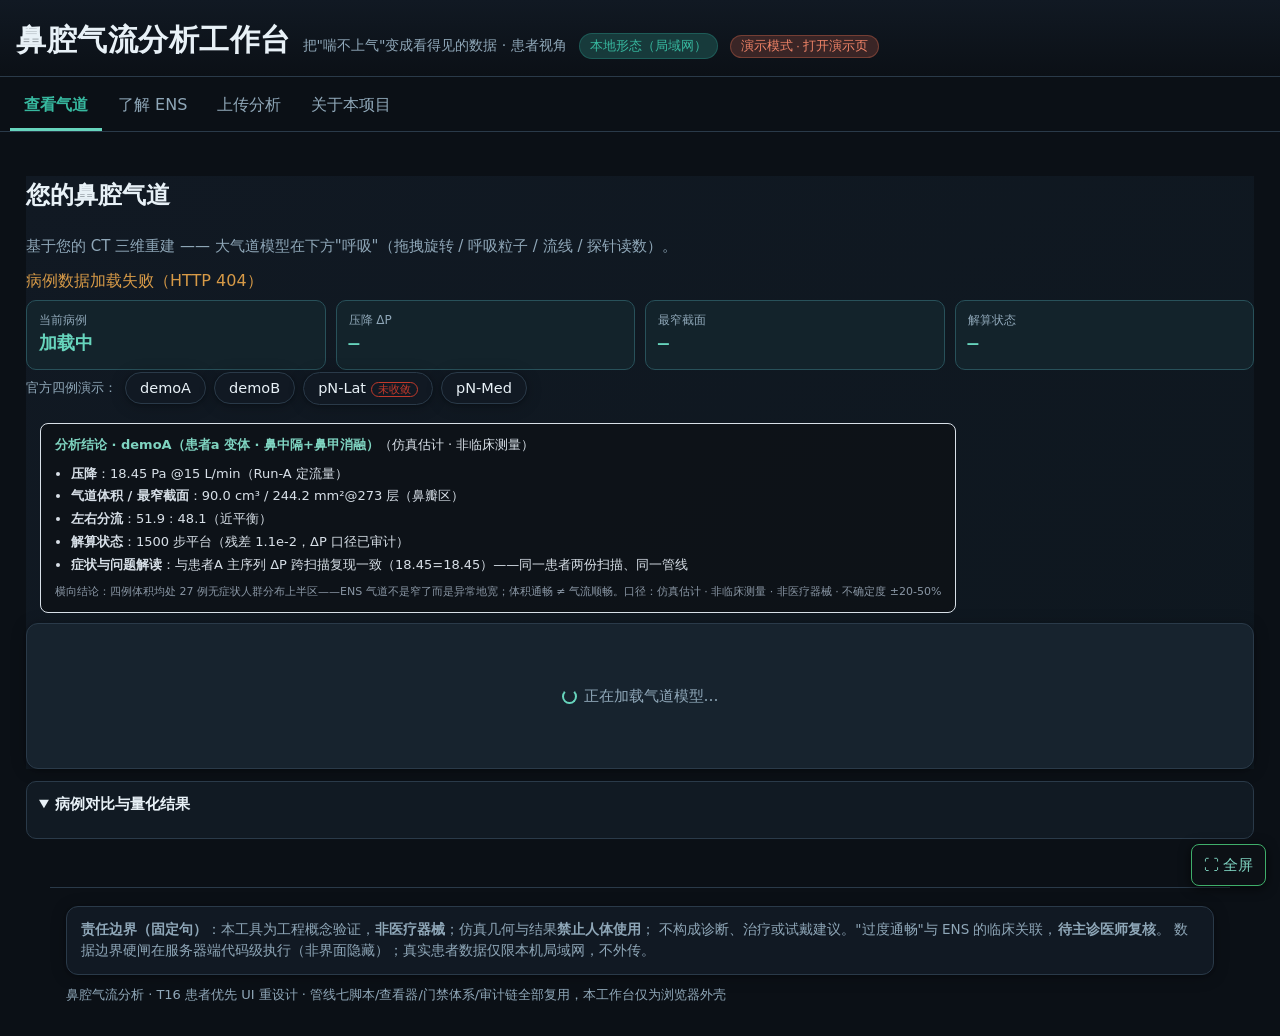
==== commit 15465802: "checkpoint: M1 整改季 + M2.5 合成数据 + M2 求解器 W1-W4 + 前端 hotfix（夜班检查点，未推送） M1 整改季（双审计 GO-with-conditions，条" ====
--- a/code/pipeline/webapp/index.html
+++ b/code/pipeline/webapp/index.html
@@ -38,7 +38,7 @@
 header{
   padding:16px 16px 12px;display:flex;flex-wrap:wrap;gap:8px 12px;
   align-items:baseline;border-bottom:1px solid var(--line);
-  background:linear-gradient(180deg,#FAFAF7, var(--bg));
+  background:linear-gradient(180deg,var(--bg-1), var(--bg));
 }
 header h1{font-size:24px;margin:0;font-weight:700;letter-spacing:.5px}
 header .sub{color:var(--ink-soft);font-size:14px}
@@ -96,12 +96,12 @@
 }
 summary:hover{color:var(--teal)}
 pre.tech{
-  background:#FBFAF6;border:1px solid var(--line);border-radius:8px;
+  background:var(--bg-2);border:1px solid var(--line-new);border-radius:8px;
   padding:10px;font-family:ui-monospace,Consolas,monospace;font-size:12.5px;
   white-space:pre-wrap;word-break:break-all;max-height:300px;overflow:auto;
-  color:var(--ink-soft);
-}
-code{background:#F3F0E9;padding:1px 6px;border-radius:5px;font-size:13px}
+  color:var(--text-0);
+}
+code{background:var(--teal-soft);padding:1px 6px;border-radius:5px;font-size:13px;color:var(--text-0)}
 /* ---------- 按钮/表单 ---------- */
 .btn{
   background:var(--panel);color:var(--ink);border:1px solid var(--line);
@@ -116,7 +116,7 @@
 .btnrow{display:flex;gap:8px;flex-wrap:wrap;align-items:center}
 label.f{display:block;margin:12px 0 4px;color:var(--ink);font-weight:600;font-size:15px}
 input.f,select.f{
-  width:100%;background:#fff;color:var(--ink);border:1px solid var(--line);
+  width:100%;background:var(--bg-2);color:var(--text-0);border:1px solid var(--line-new);color-scheme:dark;
   border-radius:10px;padding:10px 12px;font-size:15px;font-family:inherit;
 }
 input.f:focus,select.f:focus{outline:2px solid #2A9D8F55;border-color:var(--teal)}
@@ -150,14 +150,14 @@
 /* ---------- Hero：3D 查看器主角 ≥60vh ---------- */
 .hero{
   border-radius:var(--radius);overflow:hidden;border:1px solid var(--line);
-  box-shadow:var(--shadow);background:#fff;
+  box-shadow:var(--shadow);background:var(--bg-2);
 }
 iframe.hero-frame{
-  display:block;width:100%;height:62vh;min-height:380px;border:0;background:#fff;
+  display:block;width:100%;height:62vh;min-height:380px;border:0;background:var(--bg-2);
 }
 .hero-ph{
   padding:34px 22px;text-align:center;background:
-    radial-gradient(1200px 300px at 50% -80px,#E3F1EF,transparent),
+    radial-gradient(1200px 300px at 50% -80px,#1d3a40,transparent),
     var(--panel);
   min-height:300px;display:flex;flex-direction:column;align-items:center;justify-content:center;gap:8px;
 }
@@ -269,10 +269,10 @@
 /* ---------- QC 三平面（大图） ---------- */
 .qc3{display:grid;grid-template-columns:1fr;gap:12px}
 .qc3 figure{
-  margin:0;background:#fff;border:1px solid var(--line);border-radius:var(--radius);
+  margin:0;background:var(--bg-2);border:1px solid var(--line-new);border-radius:var(--radius);
   padding:10px;text-align:center;box-shadow:var(--shadow);
 }
-.qc3 img{max-width:100%;border-radius:8px;background:#fff}
+.qc3 img{max-width:100%;border-radius:8px;background:var(--bg-2)}
 .qc3 figcaption{font-size:13.5px;color:var(--ink);margin-top:8px;font-weight:600}
 .qc3 figcaption .muted{font-weight:400}
 /* ---------- 步骤条 ---------- */
@@ -281,7 +281,7 @@
 .step .dot{
   width:30px;height:30px;border-radius:50%;margin:0 auto 6px;
   display:flex;align-items:center;justify-content:center;
-  background:#F1EDE4;color:var(--ink-soft);font-weight:700;font-size:14px;
+  background:var(--bg-2);color:var(--text-2);font-weight:700;font-size:14px;
   border:2px solid var(--line);position:relative;z-index:1;
 }
 .step.done .dot{background:var(--teal);border-color:var(--teal);color:#fff}
@@ -304,8 +304,8 @@
 .up-pct{font-size:13.5px;color:var(--ink-soft);margin-bottom:6px}
 /* ---------- 网页直接上传 CT ---------- */
 input.filepick{
-  display:block;width:100%;padding:14px;border:2px dashed #C9BFAE;
-  border-radius:var(--radius);background:#fff;color:var(--ink-soft);
+  display:block;width:100%;padding:14px;border:2px dashed var(--line-new);
+  border-radius:var(--radius);background:var(--bg-2);color:var(--text-2);color-scheme:dark;
   font-family:inherit;font-size:14.5px;cursor:pointer;
 }
 input.filepick:hover{border-color:var(--teal)}
@@ -318,7 +318,7 @@
 /* ---------- 暖色拦截卡（🕐 不吓人） ---------- */
 .warm-card{
   border:1.5px solid var(--amber);border-radius:var(--radius);
-  background:linear-gradient(180deg,var(--amber-soft),#FFFBF5);
+  background:linear-gradient(180deg,var(--amber-soft),#2a2118);
   padding:18px;box-shadow:var(--shadow);
 }
 .warm-card .warm-head{display:flex;gap:12px;align-items:flex-start}
@@ -326,7 +326,7 @@
 .warm-card h3{margin:0 0 4px;font-size:18.5px;color:var(--amber-deep)}
 .warm-card .reason{font-size:15px;margin:6px 0}
 .warm-card .comfort{
-  font-size:14px;color:var(--ink-soft);border-top:1px dashed #E9D9BE;
+  font-size:14px;color:var(--ink-soft);border-top:1px dashed var(--line-new);
   padding-top:10px;margin-top:10px;
 }
 .warm-card .comfort b{color:var(--ink)}
@@ -355,7 +355,7 @@
   color:var(--teal-deep);border-radius:8px;padding:6px 12px;font-size:14px;
   text-decoration:none;font-weight:600;margin:4px 0;
 }
-.src-url:hover{background:#D6EAE7}
+.src-url:hover{background:var(--teal-soft)}
 /* ---------- 页脚 ---------- */
 footer{
   padding:18px 16px 30px;color:var(--ink-soft);font-size:13px;
@@ -463,8 +463,8 @@
   .cmp-bar-val{flex:0 0 84px;font-size:12px;color:var(--ink-soft);white-space:nowrap;
     text-align:right}
   .cmp-note{font-size:12.5px;color:var(--ink-soft);margin:8px 0 0}
-  .cmp-refband{font-size:12.5px;color:var(--ink-soft);background:#F4F1EA;
-    border:1px dashed var(--line);border-radius:8px;padding:7px 10px;margin:10px 0 2px}
+  .cmp-refband{font-size:12.5px;color:var(--text-2);background:var(--bg-2);
+    border:1px dashed var(--line-new);border-radius:8px;padding:7px 10px;margin:10px 0 2px}
   .cmp-wait{color:var(--amber-deep)}
   </style>
   <div class="card" id="compare-card" style="display:none">
@@ -632,9 +632,9 @@
     <div id="nc-path" style="display:none">
       <label class="f">CT 目录路径</label>
       <div class="dropzone" id="nc-drop" style="
-        border:2px dashed #C9BFAE;border-radius:var(--radius);
-        padding:22px 14px;text-align:center;color:var(--ink-soft);
-        background:#fff;cursor:text; margin:4px 0;">
+        border:2px dashed var(--line-new);border-radius:var(--radius);
+        padding:22px 14px;text-align:center;color:var(--text-2);
+        background:var(--bg-2);cursor:text; margin:4px 0;">
         📁 把 CT 文件夹拖到这里，或直接粘贴<b>服务器本机</b>的 CT 目录绝对路径
         <input class="f" id="nc-dicom-path" placeholder="例如 D:\ct\iso_series\"
           style="margin-top:10px;background:var(--bg)">
@@ -660,21 +660,15 @@
     <div class="btnrow">
       <select class="f" id="pg-case" style="width:auto;min-width:200px"></select>
       <button class="btn" id="pg-refresh">刷新</button>
-      <button class="btn primary" id="pg-run">启动分析</button>
-      <button class="btn" id="pg-solve">启动求解（WSL）</button>
+      <button class="btn primary" id="pg-run">开始气流分析（本机求解）</button>
       <label class="muted" style="align-self:center;font-size:14px">
         <input type="checkbox" id="pg-auto" checked> 自动刷新（2 秒）
       </label>
     </div>
-    <label class="f">分析模式</label>
-    <select class="f" id="pg-solve-mode" style="width:auto;min-width:280px">
-      <option value="skip">快速（只到算例构建+断言——预置结果秒开演示用）</option>
-      <option value="laptop">交接（生成交接文档+算例包，由安装好求解器的笔记本继续）</option>
-      <option value="local">本机求解（需 WSL + OpenFOAM 环境）</option>
-    </select>
+    <div class="hint" style="margin:8px 0 2px">预计 4-8 分钟：构建 → 求解 → 回传。分析在后台进行，可离开本页，进度自动刷新。</div>
     <div class="steps" id="step-bar"></div>
     <div class="hint" id="pg-consent" style="margin:4px 0"></div>
-    <div class="up-status" id="up-status">尚未启动——选择病例后点"启动分析"</div>
+    <div class="up-status" id="up-status">尚未启动——选择病例后点"开始气流分析（本机求解）"</div>
     <div class="up-pct" id="up-pct"></div>
     <div id="up-gate"></div>
     <details>
@@ -688,6 +682,21 @@
         ③生成算例 = 体素网格 + 几何断言；④求解 = 气流方程求解（WSL/OpenFOAM，20 分钟无进展自动停止并归档）；
         ⑤导出结果 = 后处理 + 查看器导出 + 进度落盘。原始阶段标记 [S0]…[S8] 与之一一对应。
       </div>
+    </details>
+    <details>
+      <summary>技术细节（高级：分析模式 / WSL 求解）</summary>
+      <div class="muted" style="font-size:13px;margin-bottom:8px">开发者选项：普通用户点上面的"开始气流分析（本机求解）"即可，无需关心以下内容。</div>
+      <label class="f">分析模式</label>
+      <select class="f" id="pg-solve-mode" style="width:auto;min-width:280px">
+        <option value="skip">快速（只到算例构建+断言——预置结果秒开演示用）</option>
+        <option value="laptop">交接（生成交接文档+算例包，由安装好求解器的笔记本继续）</option>
+        <option value="local">本机求解（需 WSL + OpenFOAM 环境）</option>
+      </select>
+      <div class="btnrow" style="margin-top:10px">
+        <button class="btn" id="pg-run-adv">按此模式启动分析</button>
+        <button class="btn" id="pg-solve">启动求解（WSL）</button>
+      </div>
+      <div class="hint" style="margin-top:6px">"启动求解（WSL）"仅对"交待待解算"状态的病例有效；模式说明见上方阶段对照表。</div>
     </details>
   </div>
 </section>
@@ -764,19 +773,19 @@
 <style>
 .ct-mask{position:fixed;inset:0;background:rgba(28,24,20,.55);display:none;
   align-items:center;justify-content:center;z-index:9999;padding:16px}
-.ct-modal{background:#fff;max-width:640px;width:100%;max-height:92vh;overflow:auto;
-  border-radius:14px;padding:20px 22px 14px;box-shadow:0 18px 50px rgba(0,0,0,.28)}
-.ct-modal h3{margin:0 0 4px;font-size:19px}
-.ct-sub{font-size:13px;color:#6b6257;margin-bottom:8px}
-.ct-q{border-top:1px solid #EFE9DF;padding:10px 0 2px}
-.ct-qlabel{font-weight:700;font-size:14.5px;margin-bottom:6px}
+.ct-modal{background:var(--bg-2);color-scheme:dark;max-width:640px;width:100%;max-height:92vh;overflow:auto;
+  border:1px solid var(--line-new);border-radius:14px;padding:20px 22px 14px;box-shadow:0 18px 50px rgba(0,0,0,.45)}
+.ct-modal h3{margin:0 0 4px;font-size:19px;color:var(--text-0)}
+.ct-sub{font-size:13px;color:var(--text-2);margin-bottom:8px}
+.ct-q{border-top:1px solid var(--line-new);padding:10px 0 2px}
+.ct-qlabel{font-weight:700;font-size:14.5px;margin-bottom:6px;color:var(--text-0)}
 .ct-opt{display:flex;align-items:flex-start;gap:8px;font-size:14px;padding:3px 0;
-  cursor:pointer;line-height:1.5}
+  cursor:pointer;line-height:1.5;color:var(--text-0)}
 .ct-opt input[type=radio]{margin-top:3px}
-.ct-hint{font-size:12.5px;color:#8a7f72;margin:4px 0 0 26px}
-.ct-err{color:#b23;font-size:13.5px;min-height:20px;margin:6px 0 0}
-.ct-fixed{margin-top:10px;padding-top:9px;border-top:1px dashed #DDD3C6;
-  font-size:12.5px;color:#7a6f62;text-align:center}
+.ct-hint{font-size:12.5px;color:var(--text-2);margin:4px 0 0 26px}
+.ct-err{color:var(--coral);font-size:13.5px;min-height:20px;margin:6px 0 0}
+.ct-fixed{margin-top:10px;padding-top:9px;border-top:1px dashed var(--line-new);
+  font-size:12.5px;color:var(--text-2);text-align:center}
 </style>
 <div class="ct-mask" id="ct-consent-mask">
   <div class="ct-modal" role="dialog" aria-modal="true" aria-labelledby="ct-consent-title">
@@ -1676,6 +1685,7 @@
   if(!hero) return null;
   if(!frame){ frame=document.createElement("iframe"); frame.className="hero-frame"; frame.setAttribute("loading","eager"); hero.appendChild(frame); }
   frame.title=title || "病例查看器";
+  if(src.indexOf("viewer_plus") !== -1 && src.indexOf("v=T52") === -1) src += (src.indexOf("?") !== -1 ? "&" : "?") + "v=T52";
   if(frame.src !== new URL(src, window.location.href).href) frame.src=src;
   return frame;
 }
@@ -2628,10 +2638,10 @@
 
 $("pg-case").addEventListener("change", e=>{ S.selectedProgress = e.target.value; loadProgress(); });
 $("pg-refresh").addEventListener("click", loadProgress);
-$("pg-run").addEventListener("click", async ()=>{
+/* T53UX：主路径唯一化——普通用户只点 pg-run，固定本机求解（solve=local 硬编码，不再让用户选模式） */
+async function runChain(solve){
   const cid = S.selectedProgress || $("pg-case").value;
   if(!cid) return;
-  const solve = $("pg-solve-mode") ? $("pg-solve-mode").value : "skip";
   const r = await api(`/api/run/${encodeURIComponent(cid)}`, {
     method:"POST", headers:{"Content-Type":"application/json"},
     body: JSON.stringify({solve: solve})});
@@ -2642,6 +2652,12 @@
     $("up-gate").innerHTML = `<div class="ok">✅ 分析已在后台启动（${esc(r.body.solve || "")}）——进度自动刷新中。</div>`;
     loadProgress();
   }
+}
+$("pg-run").addEventListener("click", ()=>{ runChain("local"); });
+/* 高级区（技术细节折叠内）：按所选模式启动，保留 skip/laptop 开发者路径 */
+$("pg-run-adv").addEventListener("click", ()=>{
+  const m = $("pg-solve-mode");
+  runChain(m ? m.value : "skip");
 });
 $("pg-solve").addEventListener("click", async ()=>{
   const cid = S.selectedProgress || $("pg-case").value;
@@ -2721,7 +2737,7 @@
   if(blocked){
     status = "🕐 需要仔细检查——质量闸门已暂停分析（见下方卡片）";
   } else if(!curStage){
-    status = b.status === "done" ? "✅ 分析完成" : "尚未启动——选择病例后点\"启动分析\"";
+    status = b.status === "done" ? "✅ 分析完成" : "尚未启动——选择病例后点\"开始气流分析（本机求解）\"";
   } else {
     status = FRIENDLY[curStage] || "正在处理…";
     if(b.status === "done") status = "✅ 分析完成——结果已就绪，去“查看气道”看他的气道模型";
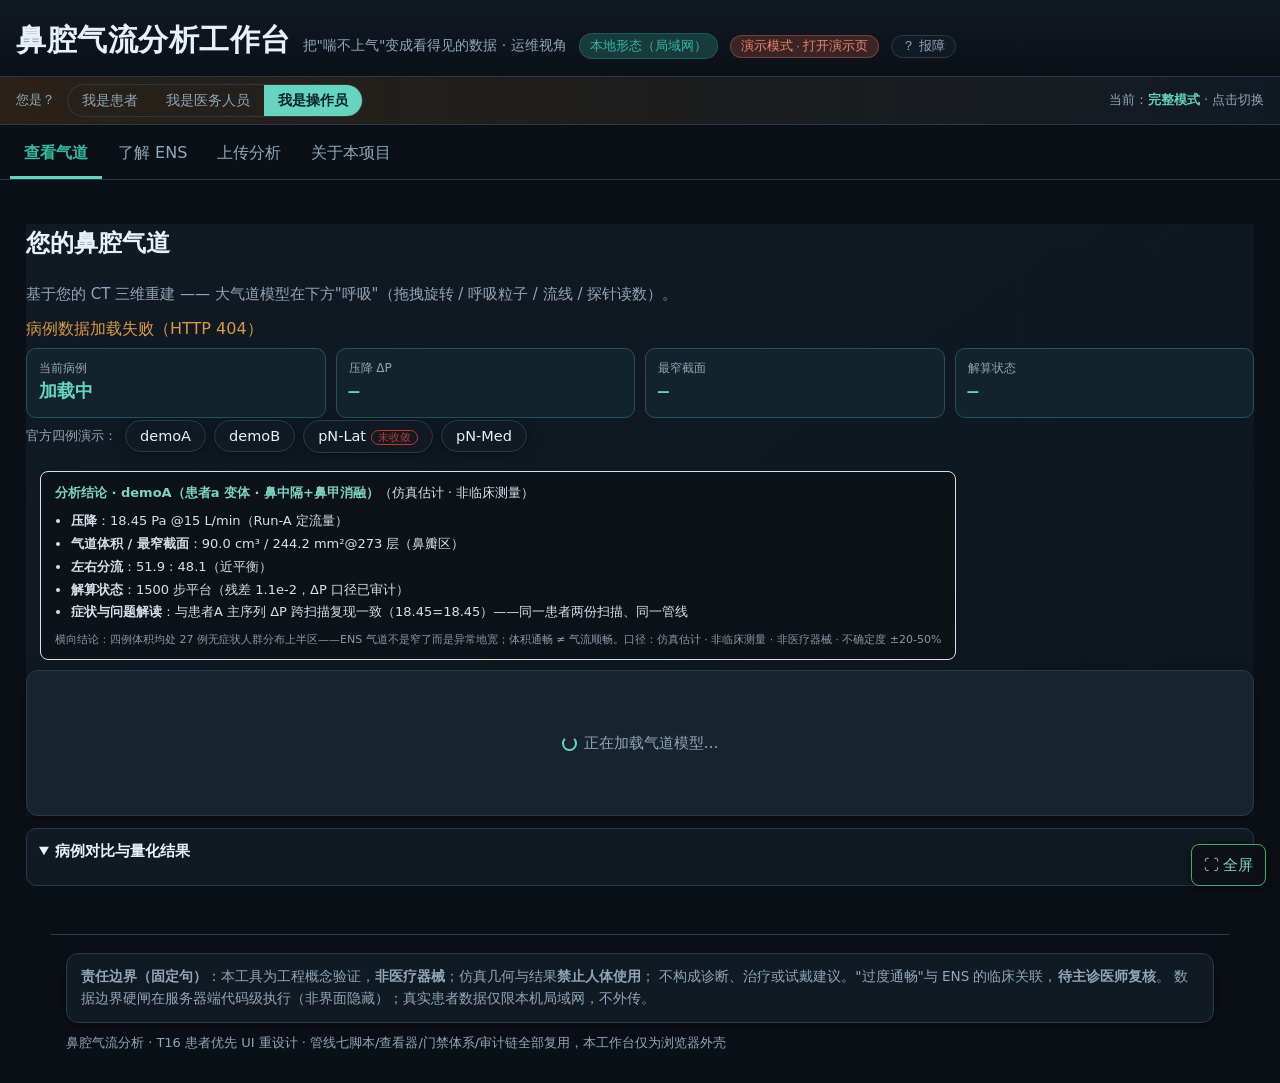
==== commit 0a5182f7: "feat(pipeline): 三角色视图 + Bug 一键报障 + 操作日记（双审计合并实施） 双席审计（qwen-3.8-flash + haiku-5.5，报告见项目/分析-前端三角色构造-*）" ====
--- a/code/pipeline/webapp/index.html
+++ b/code/pipeline/webapp/index.html
@@ -331,6 +331,18 @@
 }
 .warm-card .comfort b{color:var(--ink)}
 .warm-link{color:var(--teal-deep);font-weight:600}
+/* ---------- PII 脱敏指引卡（T1：拦截原因按闸门类型分流） ---------- */
+.pii-card{border-color:var(--coral,#ff6b6b)}
+.pii-card h3{color:var(--coral,#ff6b6b)}
+.pii-list{margin:10px 0;border:1px solid var(--line-new);border-radius:8px;overflow:hidden}
+.pii-row{display:grid;grid-template-columns:1.6fr 1fr 2.4fr;gap:8px;padding:7px 10px;font-size:13.5px;border-top:1px solid var(--line-new)}
+.pii-row:first-child{border-top:0}
+.pii-row.pii-head{background:var(--bg-2,#0000001a);font-weight:700}
+.pii-file{word-break:break-all;color:var(--ink-soft)}
+.pii-tag{font-weight:600}
+.pii-how{margin-top:10px;font-size:14px;line-height:1.7}
+.pii-how ul{margin:6px 0 8px 18px}
+.pii-how code{background:var(--bg-2,#00000022);padding:1px 6px;border-radius:5px;font-size:13px}
 /* ---------- 机制卡（了解 ENS） ---------- */
 .mech{display:grid;grid-template-columns:1fr;gap:12px}
 .mech .m-card{
@@ -385,17 +397,79 @@
   .step .hp{display:none}
   header h1{font-size:21px}
 }
+/* ================= 三角色观看方式（前端批 R1-R5） =================
+   一个 role 状态 + 能力阶梯配置表（CAPS/REGIONS/LEX 三件套）+ JS 统一渲染；
+   CSS 只做视觉派生（body[data-role=...]）。操作员档 = 现状基线，不加任何显隐规则。
+   三档为线性包含：patient ⊂ clinical ⊂ operator，不做三套 HTML 片段。 */
+#role-bar{display:flex;flex-wrap:wrap;gap:8px 12px;align-items:center;
+  padding:7px 16px;border-bottom:1px solid var(--line);background:var(--bg-1)}
+#role-bar .rb-label{color:var(--ink-soft);font-size:13px}
+#role-bar .rb-seg{display:inline-flex;border:1px solid var(--line);border-radius:999px;overflow:hidden}
+#role-bar .rb-btn{background:none;border:none;color:var(--ink-soft);font-family:inherit;
+  font-size:13.5px;padding:6px 14px;cursor:pointer;line-height:1.4}
+#role-bar .rb-btn:hover{color:var(--ink)}
+#role-bar .rb-btn[aria-pressed="true"]{background:var(--teal);color:#04222b;font-weight:700}
+#role-bar .rb-cur{margin-left:auto;color:var(--ink-soft);font-size:12.5px}
+#role-bar .rb-cur b{color:var(--mint)}
+body[data-role="patient"]{font-size:calc(16px * 1.08)}
+body[data-role="patient"] #role-bar{background:linear-gradient(90deg,#173a3b,#111a23)}
+body[data-role="clinical"] #role-bar{background:linear-gradient(90deg,#1b2f3d,#111a23)}
+body[data-role="operator"] #role-bar{background:linear-gradient(90deg,#2a2118,#111a23)}
+body[data-role="patient"] main{max-width:900px}
+body[data-role="patient"] .btn{padding:11px 18px;font-size:15.5px}
+/* 术语双写：技术词（.t-tech）与患者词（.t-plain）同处一行；仅患者档切换到患者词。
+   操作员/医生档保留原文（.t-plain 默认隐藏），确保 operator 逐屏 diff 为空。 */
+.t-plain{display:none}
+body[data-role="patient"] .t-tech{display:none}
+body[data-role="patient"] .t-plain{display:inline}
+/* 角色条右侧常驻身份带（防操作员忘切回 / 患者误以为在完整模式） */
+#badge-role{display:none}
+body[data-role="patient"] #badge-role{display:inline-block;color:var(--coral);
+  border-color:#E76F5155;background:var(--coral-soft)}
+/* ---------- 报障 / 操作日记（复用 ct-modal 家族，不新增模态体系） ---------- */
+#ops-mask .ct-modal{max-width:720px}
+#ops-mask textarea.f{width:100%;background:var(--bg-2);color:var(--text-0);
+  border:1px solid var(--line-new);border-radius:10px;padding:10px 12px;font-size:14.5px;
+  font-family:inherit;color-scheme:dark;resize:vertical;min-height:56px}
+#ops-mask textarea.f:focus{outline:2px solid #2A9D8F55;border-color:var(--teal)}
+#ops-list{max-height:190px;overflow:auto;border:1px solid var(--line-new);border-radius:8px;
+  padding:6px 10px;font-size:12.5px;color:var(--ink-soft);background:var(--bg)}
+#ops-list .op-row{padding:4px 0;border-bottom:1px solid var(--line-new);word-break:break-all}
+#ops-list .op-row:last-child{border-bottom:0}
+#ops-confirm{margin-top:10px;border:1px dashed var(--teal);border-radius:10px;padding:10px 12px;
+  background:var(--teal-soft);font-size:13.5px;color:var(--text-0)}
+#toast-box{position:fixed;left:50%;bottom:22px;transform:translateX(-50%);z-index:100001;
+  display:flex;flex-direction:column;gap:6px;align-items:center;pointer-events:none}
+.toast{background:#0d1116ee;border:1px solid var(--teal);color:var(--text-0);
+  font-size:13.5px;padding:8px 16px;border-radius:999px;box-shadow:0 4px 18px #000a;
+  animation:fade .18s ease}
+/* ---------- 患者档空态引导卡 ---------- */
+.guide-card{margin:4px 0 12px;border:1px dashed var(--line);border-radius:var(--radius);
+  background:var(--panel);padding:14px 16px;font-size:14.5px;box-shadow:var(--shadow)}
+.guide-card .gc-head{font-weight:700;color:var(--mint);margin-bottom:4px}
+.guide-card .gc-body{color:var(--ink-soft)}
 </style>
 </head>
 <body>
 <header>
   <h1>鼻腔气流分析工作台</h1>
-  <span class="sub">把"喘不上气"变成看得见的数据 · 患者视角</span>
+  <span class="sub">把"喘不上气"变成看得见的数据 · <span id="role-sub">患者视角</span></span>
   <span id="badge-mode" class="badge">形态检测中…</span>
   <span id="badge-presenter" class="badge presenter" style="display:none">定向演示模式</span>
-  <button type="button" id="presenter-toggle" class="badge presenter" aria-pressed="false" title="打开独立演示页">演示模式 · 打开演示页</button>
+  <button type="button" id="presenter-toggle" class="badge presenter" aria-pressed="false" title="打开 M4 成像演示页（合成数据，无需 CT）">演示模式 · 打开演示页</button>
   <span id="badge-synthetic" class="badge m2" style="display:none">仅合成数据形态</span>
+  <span id="badge-role" class="badge">患者视角</span>
+  <button type="button" id="btn-bugreport" class="badge" title="遇到问题？一键报障——提交前有隐私确认，不会上传任何患者数据">？ 报障</button>
 </header>
+<div id="role-bar" aria-label="观看身份">
+  <span class="rb-label">您是？</span>
+  <span class="rb-seg" role="radiogroup" aria-label="使用身份">
+    <button type="button" class="rb-btn" data-role="patient" aria-pressed="false">我是患者</button>
+    <button type="button" class="rb-btn" data-role="clinical" aria-pressed="false">我是医务人员</button>
+    <button type="button" class="rb-btn" data-role="operator" aria-pressed="true">我是操作员</button>
+  </span>
+  <span class="rb-cur" id="role-cur">当前：<b>完整模式</b> · 点击切换</span>
+</div>
 <nav id="tabs">
   <button data-tab="airway" class="active">查看气道</button>
   <button data-tab="ens">了解 ENS</button>
@@ -418,11 +492,11 @@
       <div class="rail-item"><span class="rail-k">解算状态</span><span class="rail-v" id="rail-status">—</span></div>
     </div>
     <div class="hero-viewtoggle" id="hero-viewtoggle" style="display:none">
-      <button type="button" class="pill vt" id="vt-model" style="display:none">🏥 3D 模型</button>
+      <button type="button" class="pill vt" id="vt-model" data-region="hero.vtmodel" style="display:none">🏥 3D 模型</button>
       <button type="button" class="pill vt" id="vt-flow" style="display:none">💨 气流动画</button>
-      <button type="button" class="pill vt" id="vt-plus" style="display:none">🧩 17 功能查看器</button>
+      <button type="button" class="pill vt" id="vt-plus" data-region="hero.vtplus" style="display:none">🧩 17 功能查看器</button>
     </div>
-    <div class="hero-viewtoggle" id="demo-pills">
+    <div class="hero-viewtoggle" id="demo-pills" data-region="hero.demo">
       <span class="muted" style="font-size:13px;align-self:center">官方四例演示：</span>
       <button type="button" class="pill vt demo-pill" data-demo="demoA">demoA</button>
       <button type="button" class="pill vt demo-pill" data-demo="demoB">demoB</button>
@@ -467,7 +541,7 @@
     border:1px dashed var(--line-new);border-radius:8px;padding:7px 10px;margin:10px 0 2px}
   .cmp-wait{color:var(--amber-deep)}
   </style>
-  <div class="card" id="compare-card" style="display:none">
+  <div class="card" id="compare-card" data-region="ia.compare" style="display:none">
     <h2>两例并排对比 · 患者 A vs 患者 B</h2>
     <div class="lead">同一套管线、同一参数口径，把两例放进一张表：谁更“空”、谁更“堵”、
       谁落在文献正常范围——一眼看明白。</div>
@@ -493,7 +567,7 @@
     <div class="hint" id="metrics-disclaimer"></div>
   </div>
 
-  <div class="card" id="qc-card" style="display:none">
+  <div class="card" id="qc-card" data-region="ia.qc" style="display:none">
     <h2>三平面 QC 预览</h2>
     <div class="lead">重建质量的三个切面检查（只读预览 · 掩膜/掩膜叠加态）。</div>
     <div class="qc3" id="qc-grid"></div>
@@ -507,7 +581,7 @@
     <div class="hint" id="results-note"></div>
   </div>
 
-  <div class="card" id="figures-card" style="display:none">
+  <div class="card" id="figures-card" data-region="ia.figures" style="display:none">
     <h2>截面气流与分析图表</h2>
     <div class="lead">气流仿真的截面与结果图（本例真实结果）——速度切片 = 截面气流情况。</div>
     <div class="qc3" id="figures-grid"></div>
@@ -541,21 +615,21 @@
       <div class="m-card">
         <div class="m-head"><span class="m-emoji">💨</span>气流是否均匀</div>
         <div class="m-one">空气流过鼻腔每个截面时，分布均不均匀——有没有"一股独大"的窄道。</div>
-        <details><summary>技术细节</summary>
+        <details data-region="ens.tech"><summary>技术细节</summary>
           <div class="m-tech">检查气流是不是一股脑冲进一边、另一边没气（统计口径已定义，逐截面统计开发中）。</div>
         </details>
       </div>
       <div class="m-card">
         <div class="m-head"><span class="m-emoji">🔍</span>有没有"死区"</div>
         <div class="m-one">鼻甲区有没有气流几乎不经过的小角落——那里的感觉可能最"空"。</div>
-        <details><summary>技术细节</summary>
+        <details data-region="ens.tech"><summary>技术细节</summary>
           <div class="m-tech">检查该有“通气感”的地方是不是感觉不到气流（统计口径已定义，开发中）。</div>
         </details>
       </div>
       <div class="m-card">
         <div class="m-head"><span class="m-emoji">🖐</span>鼻腔内壁摩擦力</div>
         <div class="m-one">气流滑过鼻腔内壁的“抚摸感”——太弱了大脑就感觉不到在呼吸（空鼻症的核心）。</div>
-        <details><summary>技术细节</summary>
+        <details data-region="ens.tech"><summary>技术细节</summary>
           <div class="m-tech">壁面剪切应力（WSS）：壁面处速度梯度 × 流体黏度，单位 Pa；报均值与 p95。</div>
         </details>
       </div>
@@ -573,12 +647,12 @@
 
   <div class="card" id="quality-stds">
     <h3>我们的质量标准（拦截时看这里）</h3>
-    <p class="lead">每一步都设下自动闸门——不过就停工，绝不带病进入下一步。这也是"坏数据进不来"的可现场复现证据：</p>
+    <p class="lead">每一步都设下自动<span class="t-tech">闸门</span><span class="t-plain">检查关卡</span>——不过就停工，绝不带病进入下一步。这也是"坏数据进不来"的可现场复现证据：</p>
     <ul class="story-list">
-      <li>🛡️ <b>隐私闸门</b>：156/394/420 头 CT 逐头匿名化断言，非空即停工；</li>
-      <li>📐 <b>几何闸门</b>：气道体积回归比须落在 0.94–1.06 质量带（网格与原始扫描的一致性）；</li>
-      <li>🧭 <b>朝向闸门</b>：6 项几何方向断言（层序/坐标/中心线）；</li>
-      <li>📦 <b>结果契约闸门</b>：查看器导出的每个数字必须来自本例自己的结果档案——严禁套用其他患者的数字；</li>
+      <li>🛡️ <b>隐私<span class="t-tech">闸门</span><span class="t-plain">检查</span></b>：156/394/420 头 CT 逐头匿名化断言，非空即停工；</li>
+      <li>📐 <b>几何<span class="t-tech">闸门</span><span class="t-plain">检查</span></b>：气道体积回归比须落在 0.94–1.06 质量带（网格与原始扫描的一致性）；</li>
+      <li>🧭 <b>朝向<span class="t-tech">闸门</span><span class="t-plain">检查</span></b>：6 项几何方向断言（层序/坐标/中心线）；</li>
+      <li>📦 <b>结果契约<span class="t-tech">闸门</span><span class="t-plain">检查</span></b>：查看器导出的每个数字必须来自本例自己的结果档案——严禁套用其他患者的数字；</li>
       <li>📊 <b>六项质量检查</b>：三维模型平滑前后的六项偏离报表（体积/形心/左右比/帧校验…）越限即停工。</li>
     </ul>
   </div>
@@ -603,9 +677,14 @@
   <div class="card">
     <h2>网页直接上传 CT（现场演示）</h2>
     <div class="lead">直接从这台电脑选择 CT 文件夹（或若干 .dcm 文件）→ 自动登记病例 → 一键跑管线。无需把目录放到服务器本机。</div>
-    <label class="f" for="up-files">选择 CT 文件夹 / .dcm 文件</label>
-    <input type="file" class="filepick" id="up-files" multiple accept=".dcm" webkitdirectory directory>
-    <div class="hint" id="up-pick">尚未选择文件——点上方按钮选择包含 .dcm 序列的文件夹</div>
+    <label class="f">选择 CT 数据（文件夹，或若干 .dcm 文件）</label>
+    <input type="file" class="filepick" id="up-files" multiple accept=".dcm" webkitdirectory directory style="display:none">
+    <input type="file" class="filepick" id="up-files-plain" multiple accept=".dcm" style="display:none">
+    <div class="btnrow" style="margin-top:8px">
+      <button class="btn" type="button" id="up-pick-dir">选择 CT 文件夹</button>
+      <button class="btn" type="button" id="up-pick-files">选择 .dcm 文件</button>
+    </div>
+    <div class="hint" id="up-pick">尚未选择——点上方按钮选择包含 .dcm 序列的文件夹，或若干 .dcm 文件</div>
     <div class="btnrow" style="margin-top:12px">
       <button class="btn primary" id="up-go" disabled>开始上传</button>
       <span class="hint">上传后自动建病例（隐私检查 + 气道重建），完成后可直接跑管线</span>
@@ -616,20 +695,20 @@
     <div class="hint">上传契约（R-11）：仅 .dcm 序列；体积上限 2048 MiB；扫描超时 900 s；失败保留证据不清理。上传病例默认仅操作员可见。</div>
   </div>
 
-  <div class="card">
+  <div class="card" data-region="up.register">
     <h2>上传分析</h2>
     <div class="lead">操作员/志愿者用：登记一份脱敏 CT → 隐私检查 → 气道重建 → 一键全链分析。全程零安装。</div>
     <label class="f">病例来源</label>
     <select class="f" id="nc-source">
       <option value="builtin">内置病例（赛方发放序列，需服务器已配置 CT 根目录）</option>
-      <option value="path">服务器目录路径（把脱敏 CT 目录放到服务器本机）</option>
+      <option value="path" data-region="up.pathreg">服务器目录路径（把脱敏 CT 目录放到服务器本机）</option>
       <option value="demo">合成 demo（一键体验 · 无需 CT）</option>
     </select>
     <div id="nc-builtin">
       <label class="f" style="display:none">内置病例</label>
       <!-- T44: 旧病例下拉收编——官方四例 pill 为唯一选择器 -->
     </div>
-    <div id="nc-path" style="display:none">
+    <div id="nc-path" data-region="up.pathreg" style="display:none">
       <label class="f">CT 目录路径</label>
       <div class="dropzone" id="nc-drop" style="
         border:2px dashed var(--line-new);border-radius:var(--radius);
@@ -648,14 +727,14 @@
     <div id="nc-result" style="margin-top:12px"></div>
   </div>
 
-  <div class="card" id="up-qc-card" style="display:none">
+  <div class="card" id="up-qc-card" data-region="up.qccard" style="display:none">
     <h2>三平面 QC 预览</h2>
     <div class="lead">请确认掩膜重建合理（红/绿色区域为气道掩膜）。</div>
     <div class="qc3" id="up-qc"></div>
     <div class="hint" id="up-qc-note"></div>
   </div>
 
-  <div class="card">
+  <div class="card" data-region="up.progress">
     <h2>分析进度</h2>
     <div class="btnrow">
       <select class="f" id="pg-case" style="width:auto;min-width:200px"></select>
@@ -671,11 +750,11 @@
     <div class="up-status" id="up-status">尚未启动——选择病例后点"开始气流分析（本机求解）"</div>
     <div class="up-pct" id="up-pct"></div>
     <div id="up-gate"></div>
-    <details>
+    <details data-region="tech.log">
       <summary>技术细节（原始进度日志）</summary>
       <pre class="tech" id="pg-log">—</pre>
     </details>
-    <details>
+    <details data-region="tech.stage">
       <summary>技术细节（阶段对照表）</summary>
       <div class="muted" style="font-size:13px">
         ①检查隐私 = 隐私闸门 + CT 头普查；②重建气道 = 气道三维分割；
@@ -683,7 +762,7 @@
         ⑤导出结果 = 后处理 + 查看器导出 + 进度落盘。原始阶段标记 [S0]…[S8] 与之一一对应。
       </div>
     </details>
-    <details>
+    <details data-region="tech.adv">
       <summary>技术细节（高级：分析模式 / WSL 求解）</summary>
       <div class="muted" style="font-size:13px;margin-bottom:8px">开发者选项：普通用户点上面的"开始气流分析（本机求解）"即可，无需关心以下内容。</div>
       <label class="f">分析模式</label>
@@ -731,7 +810,7 @@
       <li>合成 demo：100% 参数化管腔（开源仓库生成器产物），无 CT、无患者数据。</li>
     </ul>
   </div>
-  <div class="card">
+  <div class="card" data-region="about.tech">
     <h3>给评委的技术细节</h3>
     <details open>
       <summary>一句话摘要</summary>
@@ -757,6 +836,24 @@
       </div>
     </details>
   </div>
+  <div class="card" id="boundary-card">
+    <h3>边界声明：界面上换身份 ≠ 数据隔离</h3>
+    <p style="font-size:15px;margin:6px 0">
+      本页顶部的"我是患者 / 我是医务人员 / 我是操作员"是<b>观看方式</b>（体验层），<b>不是安全边界</b>：
+      工作台没有账号体系，任何人按 F12 或直接请求接口，都能看到本机的全部病例。
+      真正的数据边界在服务器端代码里执行，本页不宣称"看不到就等于取不到"。
+    </p>
+    <ul class="story-list">
+      <li>🛡️ <b>患者衍生静态数据闸</b>：云形态下 <code>/static/cases/*</code>、<code>/static/models/*</code>、<code>/static/plus/*</code> 一律 403（<code>static_patient_gate</code>，代码级）。</li>
+      <li>🔒 <b>PII 硬闸</b>：真实 CT 逐文件头信息断言，出现未脱敏身份字段即停工（PII 拦截指引卡）。</li>
+      <li>📦 <b>结果契约闸</b>：查看器导出的每个数字必须来自本例自己的结果档案，严禁套用其他患者数据。</li>
+      <li>🗂️ <b>病例目录隔离</b>：删除/清理操作限定在 state_dir 内（realpath 越界拒绝），内置/合成病例不可删。</li>
+    </ul>
+    <p style="font-size:13.5px;color:var(--ink-soft);margin:6px 0">
+      因此"患者档看不到别人的病例"只是<b>默认展示收敛</b>，跨患者隔离需专用机器或引入账号体系（已列入路线）。
+      任一本机使用者都能打开本工作台——请勿在共享机器上放置未脱敏的真实患者数据。
+    </p>
+  </div>
 </section>
 
 </main>
@@ -786,23 +883,30 @@
 .ct-err{color:var(--coral);font-size:13.5px;min-height:20px;margin:6px 0 0}
 .ct-fixed{margin-top:10px;padding-top:9px;border-top:1px dashed var(--line-new);
   font-size:12.5px;color:var(--text-2);text-align:center}
+.ct-err-inline{color:var(--coral);font-size:13px;margin:4px 0 0 4px;min-height:0}
+.ct-q.field-err-group{background:rgba(255,107,107,.08);border-radius:6px;box-shadow:inset 2px 0 0 var(--coral)}
+.ct-opt input.field-err,#ct-ret.field-err,#ct-decl.field-err,#ct-ref.field-err{outline:2px solid var(--coral);outline-offset:1px;border-radius:4px}
 </style>
 <div class="ct-mask" id="ct-consent-mask">
   <div class="ct-modal" role="dialog" aria-modal="true" aria-labelledby="ct-consent-title">
     <h3 id="ct-consent-title">数据授权确认（三问）</h3>
     <div class="ct-sub">上传真实 CT 前请逐项确认；选择「合成 demo」体验时不会出现本弹窗。</div>
-    <div class="ct-q">
+    <div class="ct-q" id="ct-g-ds">
       <div class="ct-qlabel">① 数据主体</div>
       <label class="ct-opt"><input type="radio" name="ct-ds" value="self" checked><span>本人CT</span></label>
       <label class="ct-opt"><input type="radio" name="ct-ds" value="authorized_third_party"><span>已获授权的他人CT</span></label>
       <label class="ct-opt"><input type="radio" name="ct-ds" value="demo"><span>演示数据</span></label>
+      <div class="ct-hint">本人 CT 为默认；他人 CT 需持授权凭证（在第 ④ 项一并填写）。</div>
+      <div class="ct-err-inline" id="ct-err-ds"></div>
     </div>
-    <div class="ct-q">
+    <div class="ct-q" id="ct-g-ps">
       <div class="ct-qlabel">② 处理位置</div>
       <label class="ct-opt"><input type="radio" name="ct-ps" value="local_only" checked><span>仅本机处理（数据不离开这台电脑）</span></label>
       <label class="ct-opt"><input type="radio" name="ct-ps" value="cloud_optin"><span>允许云端处理（opt-in，需主动选择）</span></label>
+      <div class="ct-hint">仅本机处理：数据不离开这台电脑。</div>
+      <div class="ct-err-inline" id="ct-err-ps"></div>
     </div>
-    <div class="ct-q">
+    <div class="ct-q" id="ct-g-ret">
       <div class="ct-qlabel">③ 数据保留</div>
       <select class="f" id="ct-ret">
         <option value="session_only">仅本次会话（跑完即删）</option>
@@ -810,9 +914,10 @@
         <option value="days:7" selected>保留 7 天</option>
         <option value="days:30">保留 30 天</option>
       </select>
-      <div class="ct-hint">不提供永久保留。选「仅本次会话」时，分析链跑完即删除本例数据（不可恢复）。</div>
+      <div class="ct-hint">默认保留 7 天；不提供永久保留。选「仅本次会话」时，分析链跑完即删除本例数据（不可恢复）。</div>
+      <div class="ct-err-inline" id="ct-err-ret"></div>
     </div>
-    <div class="ct-q">
+    <div class="ct-q" id="ct-g-decl">
       <label class="ct-qlabel" for="ct-decl">数据来源说明（一句话；选「演示数据」可空）</label>
       <input class="f" id="ct-decl" maxlength="200"
         placeholder="例：本人 2026-09 于 XX 医院鼻窦 CT，已自行脱敏">
@@ -821,6 +926,7 @@
         <input class="f" id="ct-ref" maxlength="200"
           placeholder="例：授权书-20261001.pdf / 编号 AUTH-2026-101">
       </div>
+      <div class="ct-err-inline" id="ct-err-decl"></div>
     </div>
     <div class="ct-err" id="ct-err"></div>
     <div class="btnrow" style="margin-top:4px">
@@ -831,6 +937,59 @@
   </div>
 </div>
 
+<!-- ================= 报障 / 反馈（三角色共用容器；操作员档追加原始日志与 oplog 导出） ================= -->
+<div class="ct-mask" id="ops-mask">
+  <div class="ct-modal" role="dialog" aria-modal="true" aria-labelledby="ops-title">
+    <h3 id="ops-title">一键报障 / 反馈</h3>
+    <div class="ct-sub" id="ops-sub">告诉我们遇到的情况——提交前有隐私确认，不会上传任何患者数据。</div>
+    <div class="ct-q">
+      <label class="ct-qlabel" for="ops-what">发生了什么？</label>
+      <textarea id="ops-what" maxlength="2000" placeholder="例：点“开始上传”后一直转圈，没有进度条"></textarea>
+    </div>
+    <div class="ct-q">
+      <label class="ct-qlabel" for="ops-expect">你期望什么？</label>
+      <textarea id="ops-expect" maxlength="1000" placeholder="例：希望上传完成并显示病例卡片"></textarea>
+    </div>
+    <div class="ct-q" id="ops-ctx">
+      <div class="ct-qlabel">附带信息（可取消勾选）</div>
+      <label class="ct-opt"><input type="checkbox" id="ops-env" checked><span>环境信息（形态 / 当前身份 / 浏览器 / 页面）</span></label>
+      <label class="ct-opt"><input type="checkbox" id="ops-manifest" checked><span>manifest 尾部 200 行（本机运行时日志，不含病例内容）</span></label>
+      <label class="ct-opt"><input type="checkbox" id="ops-page" checked><span>当前页面标识（页签 / 选中病例的 case_id）</span></label>
+      <label class="ct-opt" data-region="ops.rawlog"><input type="checkbox" id="ops-rawlog"><span>原始日志 / 拦截原因 / 技术细节（操作员全量）</span></label>
+    </div>
+    <div class="ct-q" id="ops-case-wrap" data-region="ops.casectx">
+      <label class="ct-qlabel" for="ops-caseid">病例上下文（case_id；留空表示与具体病例无关）</label>
+      <input class="f" id="ops-caseid" maxlength="64" placeholder="例：pX2">
+      <div class="ct-hint">只记 case_id 代号，绝不附带患者姓名/影像内容。</div>
+    </div>
+    <div class="ct-err" id="ops-err"></div>
+    <div class="btnrow" style="margin-top:4px">
+      <button class="btn primary" id="ops-submit" type="button">提交报障</button>
+      <button class="btn" id="ops-cancel" type="button">取消</button>
+    </div>
+    <div id="ops-confirm" style="display:none">
+      <b>隐私确认</b>：提交内容会写到本机的报障目录（<code>state_dir/bugreports/</code>），
+      <b>不会上传任何患者数据</b>；文中的本机绝对路径会自动替换为 case_id 代号。
+      确认提交吗？
+      <div class="btnrow" style="margin-top:8px">
+        <button class="btn primary" id="ops-confirm-yes" type="button">确认提交</button>
+        <button class="btn" id="ops-confirm-no" type="button">返回修改</button>
+      </div>
+    </div>
+    <div class="ct-q" data-region="ops.oplog" style="margin-top:12px">
+      <div class="ct-qlabel">报障记录（操作员可查看 / 导出）</div>
+      <div id="ops-list"><span class="muted">加载中…</span></div>
+      <div class="btnrow" style="margin-top:8px">
+        <button class="btn" id="ops-reload" type="button">刷新列表</button>
+        <a class="btn" id="ops-export" href="/api/bugreports/export.zip">导出全部（zip）</a>
+        <a class="btn" id="ops-oplog-export" href="/api/oplog/export.jsonl">导出操作日记（jsonl）</a>
+      </div>
+    </div>
+    <div class="ct-fixed">报障仅用于改进本工具，不代表任何诊断或治疗意见。</div>
+  </div>
+</div>
+<div id="toast-box" aria-live="polite"></div>
+
 <script src="/static/vendor/three.min.js"></script>
 <script src="/static/vendor/OrbitControls.js"></script>
 <script src="/static/vendor/GLTFLoader.js"></script>
@@ -838,7 +997,317 @@
 "use strict";
 /* ================= 状态 ================= */
 const S = { mode:null, presenter:false, onlySynthetic:false,
-            cases:[], selected:null, selectedProgress:null, pollTimer:null };
+            cases:[], selected:null, selectedProgress:null, pollTimer:null,
+            role:null, lastMetrics:null };
+
+/* ================= 角色系统（三角色观看方式 · 前端批） =================
+   一个 role 状态 + 能力阶梯（CAPS）+ 容器表（REGIONS）+ 文案表（LEX/lexText）。
+   操作员档 = 现状基线（能力全真、REGIONS 不隐任何元素、LEX 不改一字）。
+   三档线性包含 patient ⊂ clinical ⊂ operator；非能力型差异只有页签排序与文案层两处。
+   M5 迁移路径：把 CAPS 的键从本地 role 换成 /api/session 返回的 caps:[...]，
+   只需改 has() 一行；REGIONS/TABS/LEX/applyRole 全部复用（见 §风险 R-9）。 */
+const ROLE_KEY = "nasal_role_v1";
+const ROLE_DEFAULT = "operator";
+const ROLE_LABEL = { patient:"患者视角", clinical:"专业视角", operator:"运维视角" };
+const ROLE_MODE  = { patient:"患者模式", clinical:"专业模式", operator:"完整模式" };
+const CAPS = {
+  patient : ["own_case","patient_words","ens_first","consent_self","bugform"],
+  clinical: ["all_cases","all_metrics","qc","figures","upload","consent","full_hero",
+             "compare","bugform","case_ctx","tech_all"],
+  operator: ["all_cases","all_metrics","qc","figures","upload","consent","full_hero",
+             "compare","bugform","case_ctx","tech_all",
+             "case_admin","server_dir_register","solve_mode","raw_log","oplog","stale_admin"],
+};
+const TABS = { patient:["ens","airway","about"],
+               clinical:["airway","ens","upload","about"],
+               operator:["airway","ens","upload","about"] };
+const REGIONS = {                 /* region → 所需能力；不满足则隐藏（多重条件取「全部满足」） */
+  "hero.vtmodel":["full_hero"], "hero.vtplus":["full_hero"], "hero.layers":["full_hero"],
+  "hero.demo":["all_cases"],
+  "ia.qc":["qc"], "ia.figures":["figures"], "ia.compare":["compare"],
+  "ens.tech":["tech_all"],
+  "up.register":["upload"], "up.pathreg":["server_dir_register"], "up.qccard":["qc"],
+  "up.progress":["upload"],
+  "tech.log":["tech_all"], "tech.stage":["tech_all"], "tech.adv":["solve_mode"],
+  "about.tech":["tech_all"],
+  "gate.detail":["tech_all"], "gauge.detail":["tech_all"],
+  "ops.rawlog":["raw_log"], "ops.oplog":["oplog"], "ops.casectx":["case_ctx"],
+};
+function role(){ return S.role || ROLE_DEFAULT; }
+function has(cap){ return (CAPS[role()] || CAPS[ROLE_DEFAULT]).indexOf(cap) >= 0; }
+function tabList(){ return TABS[role()] || TABS[ROLE_DEFAULT]; }
+function regionAllowed(region){
+  const need = REGIONS[region];
+  if(!need || !need.length) return true;
+  return need.every(has);
+}
+/* 患者档文案替换（禁词 + 系统术语整表翻译）；非患者档原样返回（operator 逐字不变） */
+const LEX_PATIENT = [
+  [/[⛔⚠️]+\s*/g, ""],
+  [/未收敛/g, "需要重新生成"],
+  [/已拦截/g, "还没算出来"],
+  [/已收敛/g, "已算好"],
+  [/闸门/g, "检查关卡"],
+  [/WSL|OpenFOAM/g, "本机求解器"],
+  [/求解/g, "分析"],
+  [/stale/gi, "结果缺失"],
+  [/blocked/gi, "受限"],
+  [/FATAL/g, "错误"],
+  [/\[S\d\]/g, ""],
+];
+function lexText(s){
+  if(role() !== "patient") return s;
+  let t = String(s == null ? "" : s);
+  for(const pair of LEX_PATIENT) t = t.replace(pair[0], pair[1]);
+  return t;
+}
+function lexStatusText(st){
+  const m = { blocked:"这份资料还差一点，需要工作人员帮您补一下",
+    done:"已完成", running:"正在分析", registered:"已登记", segmented:"已完成气道重建",
+    handover:"等待继续分析", failed:"遇到问题，需要工作人员处理",
+    failed_env:"需要工作人员准备分析环境", failed_solve_stalled:"分析暂停，需要工作人员处理",
+    stale:"结果需要重新生成", pending:"结果需要重新生成" };
+  return m[st] || "";
+}
+function isMyCase(c){ return !!(c && c.kind === "upload" && c.consent && c.consent.data_subject === "self"); }
+/* 本角色可见病例集合：患者=本人病例置顶 + 示例病例（演示数据）；其余=全量 */
+function displayCases(){
+  const all = S.cases || [];
+  if(role() !== "patient") return all;
+  const mine = all.filter(isMyCase);
+  const examples = all.filter(c => !isMyCase(c) &&
+    (c.kind === "builtin" || c.kind === "synthetic") && !c.presenter_only);
+  return mine.concat(examples);
+}
+function pillVisual(c){
+  if(role() === "patient"){
+    const isExample = (c.kind === "builtin" || c.kind === "synthetic");
+    const label = (c.label || c.case_id) + (isExample ? "（示例病例 · 演示数据）" : "");
+    const st = isExample ? "示例病例（演示数据）" : lexStatusText(c.status);
+    return {badge:"", label:label, status:st};
+  }
+  const _status = c.status === "blocked" ? "⛔ 受限" : (c.case_id === "pC" ? "⛔ 受限" : (c.badge_text || c.status || ""));
+  const _needSt = _status && !String(c.label || "").includes(_status);
+  const _badge = c.status === "blocked" ? "⛔" : (c.case_id === "pC" ? "⛔" : (c.badge || ""));
+  return {badge:_badge, label:c.label || c.case_id, status:_needSt ? _status : ""};
+}
+function renderMyCasesGuide(hasMine){
+  let el = $("my-cases-guide");
+  if(role() !== "patient" || hasMine){ if(el) el.style.display = "none"; return; }
+  if(!el){
+    el = document.createElement("div");
+    el.id = "my-cases-guide";
+    el.className = "guide-card";
+    const pills = $("airway-pills");
+    if(pills && pills.parentNode) pills.parentNode.insertBefore(el, pills);
+  }
+  el.style.display = "";
+  el.innerHTML = '<div class="gc-head">还没有您的病例</div>' +
+    '<div class="gc-body">上传您自己的 CT 后，这里会显示属于您的病例。' +
+    '下面列出的是<b>示例病例（演示数据）</b>，不是您的影像。<br>' +
+    '不知道怎么上传 / 结果看不懂 / 想删除自己的数据 → 请找现场工作人员。</div>';
+}
+/* 容器显隐统一入口：只隐不属本角色的容器，并记住原 inline display 以便切回时还原。
+   操作员档全部允许 → 不写任何 display，DOM 可见集合与今天逐屏一致。 */
+function applyRegions(){
+  document.querySelectorAll("[data-region]").forEach(function(el){
+    const ok = regionAllowed(el.getAttribute("data-region"));
+    if(!ok){
+      if(!el._rbHidden){ el._rbSaved = el.style.display; el._rbHidden = true; }
+      el.style.display = "none";
+    } else if(el._rbHidden){
+      el.style.display = el._rbSaved || "";
+      el._rbHidden = false;
+    }
+  });
+}
+function applyRole(){
+  const r = role();
+  document.body.dataset.role = r;
+  document.querySelectorAll("#role-bar .rb-btn").forEach(function(b){
+    b.setAttribute("aria-pressed", b.dataset.role === r ? "true" : "false");
+  });
+  const cur = $("role-cur");
+  if(cur) cur.innerHTML = "当前：<b>" + esc(ROLE_MODE[r]) + "</b> · 点击切换";
+  const sub = $("role-sub"); if(sub) sub.textContent = ROLE_LABEL[r];
+  const br = $("badge-role"); if(br) br.textContent = ROLE_MODE[r];
+  /* 页签过滤（不属本角色的页签隐藏；当前页签被隐藏则回退到本角色首页签） */
+  const tl = tabList();
+  document.querySelectorAll("#tabs button").forEach(function(b){
+    b.style.display = tl.indexOf(b.dataset.tab) >= 0 ? "" : "none";
+  });
+  const active = document.querySelector("#tabs button.active");
+  if(!active || tl.indexOf(active.dataset.tab) < 0){
+    const target = document.querySelector('#tabs button[data-tab="' + tl[0] + '"]');
+    if(target) target.click();
+  }
+  applyRegions();
+}
+function saveRole(v, from){
+  try{
+    localStorage.setItem(ROLE_KEY, JSON.stringify({v:v, ts:new Date().toISOString(),
+      from:from || "self-choice"}));
+  }catch(e){}
+}
+let _roleDemoTimer = null;
+function armDemoExpiry(ms){
+  if(_roleDemoTimer) clearTimeout(_roleDemoTimer);
+  _roleDemoTimer = setTimeout(function(){
+    if(role() === "patient"){ setRole("operator", {from:"fallback"}); toast("演示已结束，已切回完整模式"); }
+  }, Math.max(1000, ms));
+}
+function loadRole(){
+  let stored = null;
+  try{ stored = JSON.parse(localStorage.getItem(ROLE_KEY) || "null"); }catch(e){ stored = null; }
+  let r = (stored && ROLE_LABEL[stored.v]) ? stored.v : null;
+  if(stored && stored.from === "demo-default" && stored.ts){
+    const age = Date.now() - Date.parse(stored.ts);
+    if(!(age >= 0 && age < 60000)){ r = ROLE_DEFAULT; stored = null; saveRole(ROLE_DEFAULT, "fallback"); }
+    else armDemoExpiry(60000 - age);
+  }
+  const params = new URLSearchParams(location.search);
+  if(!stored && (params.get("demo") === "1" || params.get("role") === "patient")){
+    r = "patient";
+    saveRole("patient", "demo-default");
+    armDemoExpiry(60000);
+    toast("演示入口：已临时切到患者视角（60 秒后自动回到完整模式）");
+  }
+  S.role = r || ROLE_DEFAULT;
+}
+async function setRole(r, opts){
+  if(!ROLE_LABEL[r]) r = ROLE_DEFAULT;
+  const prev = S.role;
+  if(prev === r && !(opts && opts.force)){ applyRole(); return; }
+  S.role = r;
+  saveRole(r, (opts && opts.from) || "self-choice");
+  applyRole();
+  await loadCases();
+  fillCaseSelects();
+  const list = displayCases();
+  if(!(S.selected && list.some(function(c){ return c.case_id === S.selected; }))){
+    const next = (role() === "patient" ? (list.find(isMyCase) || list[0]) : (list.find(function(c){ return c.case_id === "pA"; }) || list[0]));
+    if(next) selectCase(next.case_id);
+  } else {
+    selectCase(S.selected);
+  }
+  logOplog("role_switch", null, "ok", (prev || "?") + " -> " + r);
+}
+
+/* ================= 操作日记 oplog + 一键报障（收尾轮补全 2026-10-19） =================
+   边界：oplog 的 actor 是客户端声称（服务端永不做鉴权）；写盘前服务端掩码路径。 */
+function toast(msg){
+  const box = document.getElementById("toast-box"); if(!box) return;
+  const t = document.createElement("div"); t.className = "toast"; t.textContent = msg;
+  box.appendChild(t); setTimeout(function(){ t.remove(); }, 2600);
+}
+function logOplog(action, case_id, result, detail){
+  try{
+    fetch("/api/oplog", {method:"POST", headers:{"Content-Type":"application/json"},
+      body: JSON.stringify({actor: role(), action: String(action||""), case_id: case_id || null,
+        result: result || "ok", detail: String(detail||"").slice(0,300),
+        client: String(navigator.userAgent||"").slice(0,200)})})
+      .catch(function(e){ console.warn("[oplog]", e); });
+  }catch(e){ console.warn("[oplog]", e); }
+}
+function opsOpen(){
+  const m = document.getElementById("ops-mask"); if(!m) return;
+  m.style.display = "flex";
+  const conf = document.getElementById("ops-confirm"); if(conf) conf.style.display = "none";
+  const err = document.getElementById("ops-err"); if(err) err.textContent = "";
+  if(has("oplog")) loadOpsList();
+  logOplog("bugmodal_open", S.selected, "ok", "");
+}
+function opsClose(){ const m = document.getElementById("ops-mask"); if(m) m.style.display = "none"; }
+function loadOpsList(){
+  const box = document.getElementById("ops-list"); if(!box) return;
+  box.innerHTML = '<span class="muted">加载中…</span>';
+  fetch("/api/bugreports").then(function(r){ return r.json(); }).then(function(d){
+    const items = (d && d.items) || [];
+    if(!items.length){ box.innerHTML = '<span class="muted">暂无报障记录</span>'; return; }
+    box.innerHTML = items.map(function(it){
+      return '<div class="op-row">' + esc(it.ts||"") + " · " + esc(it.role||"?") + " · " +
+             esc(String(it.what||"").slice(0,80)) + "</div>";
+    }).join("");
+  }).catch(function(){ box.innerHTML = '<span class="muted">加载失败（仅操作员可查看）</span>'; });
+}
+function opsSubmit(){
+  const what = (document.getElementById("ops-what").value || "").trim();
+  const err = document.getElementById("ops-err");
+  if(!what){ if(err) err.textContent = "请先描述发生了什么"; return; }
+  if(err) err.textContent = "";
+  const conf = document.getElementById("ops-confirm");
+  if(conf){ conf.style.display = "block"; if(conf.scrollIntoView) conf.scrollIntoView({block:"nearest"}); }
+}
+function opsConfirmYes(){
+  const btn = document.getElementById("ops-confirm-yes");
+  if(btn) btn.disabled = true;
+  const rawlog = document.getElementById("ops-rawlog");
+  const cidIn = document.getElementById("ops-caseid");
+  const payload = {
+    role: role(),
+    what: document.getElementById("ops-what").value || "",
+    expected: document.getElementById("ops-expect").value || "",
+    attach_env: !!(document.getElementById("ops-env") && document.getElementById("ops-env").checked),
+    attach_manifest: !!(document.getElementById("ops-manifest") && document.getElementById("ops-manifest").checked),
+    attach_page: !!(document.getElementById("ops-page") && document.getElementById("ops-page").checked),
+    attach_log: has("raw_log") && !!(rawlog && rawlog.checked),
+    case_id: (cidIn && cidIn.value || "").trim() || (S.selected || null),
+    page_url: location.pathname
+  };
+  fetch("/api/bugreports", {method:"POST", headers:{"Content-Type":"application/json"},
+    body: JSON.stringify(payload)})
+    .then(function(r){ return r.json(); })
+    .then(function(d){
+      if(d && d.ok){
+        toast("报障已记录（仅存本机）——谢谢！");
+        logOplog("bug_submit", payload.case_id, "ok", "id=" + (d.id||""));
+        opsClose();
+      } else {
+        const err = document.getElementById("ops-err");
+        if(err) err.textContent = (d && d.error) || "提交失败";
+      }
+    })
+    .catch(function(){
+      const err = document.getElementById("ops-err");
+      if(err) err.textContent = "提交失败（网络）";
+    })
+    .finally(function(){ if(btn) btn.disabled = false; });
+}
+(function bindOps(){
+  function bind(){
+    /* 启动初始化角色（loadRole 读 localStorage/demo 参数；applyRole 落 DOM） */
+    try{ loadRole(); applyRole(); }catch(e){ console.warn("[role-boot]", e); }
+    document.querySelectorAll("#role-bar .rb-btn").forEach(function(b){
+      b.addEventListener("click", function(){ setRole(b.dataset.role, {from:"self-choice"}); });
+    });
+    const open = document.getElementById("btn-bugreport");
+    if(open) open.addEventListener("click", opsOpen);
+    const cancel = document.getElementById("ops-cancel");
+    if(cancel) cancel.addEventListener("click", opsClose);
+    const no = document.getElementById("ops-confirm-no");
+    if(no) no.addEventListener("click", function(){
+      const conf = document.getElementById("ops-confirm"); if(conf) conf.style.display = "none"; });
+    const yes = document.getElementById("ops-confirm-yes");
+    if(yes) yes.addEventListener("click", opsConfirmYes);
+    const sub = document.getElementById("ops-submit");
+    if(sub) sub.addEventListener("click", opsSubmit);
+    const reload = document.getElementById("ops-reload");
+    if(reload) reload.addEventListener("click", loadOpsList);
+    const mask = document.getElementById("ops-mask");
+    if(mask) mask.addEventListener("click", function(ev){ if(ev.target === mask) opsClose(); });
+    /* P 键：兑现 setPresenter 的空头承诺（输入框聚焦时不触发） */
+    document.addEventListener("keydown", function(ev){
+      const t = ev.target;
+      if(t && (t.tagName === "INPUT" || t.tagName === "TEXTAREA")) return;
+      if(ev.key === "p" || ev.key === "P"){
+        setPresenter(!document.body.classList.contains("presenter-enhanced"));
+      }
+    });
+    logOplog("page_view", null, "ok", "");
+  }
+  if(document.readyState === "loading") document.addEventListener("DOMContentLoaded", bind);
+  else bind();
+})();
 
 /* ================= 患者口径常量 =================
    ΔP 绿区：路演演示口径 常人带 30–150 Pa（路演幻灯 P3，与讲稿一致）；
@@ -848,6 +1317,32 @@
 const BAND_DP_UI = {lo:30, hi:150, unit:"Pa"};
 const BAND_DP_LIT = {lo:30, hi:50, unit:"Pa"};
 const BAND_R_UI = {lo:120, hi:600, unit:"Pa/(L/s)"};
+
+/* ================= T1 拦截原因：PII 字段 → 中文名 / 目标值 指引 =================
+   PII 闸门失败记录形如 [文件名, 字段名, 值(已打码), 判定语]（server digest_pii_fail）。
+   命中 PII 时不再套用"缺结果文件"话术，改用下表的定向脱敏指引。 */
+const GATE_TAG_HELP = {
+  PatientName:            {name:"患者姓名", target:"改为 Anonymous"},
+  PatientID:              {name:"患者 ID", target:"改为 YYYYMMDD-NNNNNN 格式（同一患者保持一致）"},
+  PatientBirthDate:       {name:"出生日期", target:"清空"},
+  InstitutionName:        {name:"机构名称", target:"清空"},
+  InstitutionAddress:     {name:"机构地址", target:"清空"},
+  ReferringPhysicianName: {name:"申请医师", target:"清空"},
+  AccessionNumber:        {name:"检查号", target:"清空"},
+  OtherPatientIDs:        {name:"其他 ID", target:"清空"},
+};
+const PII_TAGS = Object.keys(GATE_TAG_HELP);
+function isPiiText(s){
+  const t = String(s == null ? "" : s);
+  if(/\bPII\b/i.test(t)) return true;
+  return PII_TAGS.some(tag => t.indexOf(tag) >= 0);
+}
+function isPiiGate(c){
+  if(!c) return false;
+  if(/pii/i.test(String(c.gate || ""))) return true;
+  const fails = c.gate_failures || [];
+  return isPiiText(fails.map(f=>Array.isArray(f) ? f.join(" ") : String(f)).join(" "));
+}
 
 /* ================= 工具 ================= */
 async function api(path, opts){
@@ -1611,21 +2106,22 @@
   S.cases = r.body.cases || [];
   const pills = $("airway-pills");
   pills.innerHTML = "";
-  for(const c of S.cases){
+  const list = displayCases();
+  renderMyCasesGuide((S.cases || []).filter(isMyCase).length > 0);
+  for(const c of list){
     const wrap = document.createElement("span");
     wrap.className = "pill-wrap";
     const b = document.createElement("button");
     b.className = "pill" + (c.presenter_only && !S.presenter ? " gated" : "");
     b.dataset.cid = c.case_id;
-    const _status = c.status === "blocked" ? "⛔ 受限" : (c.case_id === "pC" ? "⛔ 受限" : (c.badge_text || c.status || ""));
-    const _needSt = _status && !String(c.label || "").includes(_status);   /* label 已含该词则不重复追加（观感修复 2026-10-16） */
-    const _badge = c.status === "blocked" ? "⛔" : (c.case_id === "pC" ? "⛔" : c.badge);
-    b.innerHTML = esc(_badge) + " " + esc(c.label) +
-      (_needSt ? '<span class="st">' + esc(_status) + "</span>" : "");
+    const vs = pillVisual(c);
+    b.innerHTML = esc(vs.badge ? vs.badge + " " : "") + esc(vs.label) +
+      (vs.status ? '<span class="st">' + esc(vs.status) + "</span>" : "");
     b.addEventListener("click", ()=>selectCase(c.case_id));
     wrap.appendChild(b);
-    /* 删除按钮：仅上传病例（内置/合成病例不渲染）——blocked 的更显眼（用户痛点） */
-    if(c.kind === "upload"){
+    /* 删除按钮：仅上传病例（内置/合成病例不渲染）——blocked 的更显眼（用户痛点）；
+       角色系统：仅操作员档渲染（患者/医生档无删除入口；接口仍受服务端闸保护） */
+    if(c.kind === "upload" && has("case_admin")){
       const del = document.createElement("button");
       del.className = "pill-del" + (c.status === "blocked" ? " blocked" : "");
       del.type = "button";
@@ -1636,6 +2132,11 @@
     }
     pills.appendChild(wrap);
   }
+  if(!list.length){
+    pills.innerHTML = '<span class="muted">' +
+      (role() === "patient" ? "还没有属于您的病例" : "暂无可见病例") + "</span>";
+  }
+  applyRegions();
 }
 
 /* ---------- 删除上传病例（DELETE /api/case/<cid>；内置/合成病例无按钮） ---------- */
@@ -1776,20 +2277,23 @@
 
 function updateCaseSummaryRail(cid, c, metrics){
   const d = registryCase(cid);
+  S.lastMetrics = metrics || null;
   const put = (id, value) => { const el = $(id); if(el) el.textContent = value || "—"; };
   if(!cid){ put("rail-case", "选择病例查看"); put("rail-dp", "—"); put("rail-min", "—"); put("rail-status", "—"); return; }
   const isDemo = !!(registryCase(cid).source === "static");
-  put("rail-case", d.name || c.label || cid);
+  put("rail-case", lexText(d.name || c.label || cid));
   if(isDemo){
     put("rail-dp", d.dp || "—");
     put("rail-min", d.min || "—");
-    put("rail-status", d.conv && d.conv.indexOf("未收敛") >= 0 ? "⚠ 未收敛" : (d.conv || "—"));
-    const status = $("rail-status"); if(status) status.style.color = cid === "pN-Lat" ? "#ff6b6b" : "";
+    const conv = d.conv && d.conv.indexOf("未收敛") >= 0 ? "⚠ 未收敛" : (d.conv || "—");
+    put("rail-status", lexText(conv));
+    const status = $("rail-status"); if(status) status.style.color = (role() !== "patient" && cid === "pN-Lat") ? "#ff6b6b" : "";
     return;
   }
   put("rail-dp", metrics && (metrics.delta_p || metrics.dp) ? String(metrics.delta_p || metrics.dp) + " Pa" : "—");
   put("rail-min", metrics && metrics.min_area ? String(metrics.min_area) + " mm²" : "—");
-  put("rail-status", metrics ? (c.status === "blocked" ? "已拦截" : "已收敛") : "—");
+  const rawStatus = metrics ? (c.status === "blocked" ? "已拦截" : "已收敛") : "—";
+  put("rail-status", lexText(rawStatus));
   const status = $("rail-status"); if(status) status.style.color = "";
 }
 
@@ -1832,6 +2336,13 @@
   bf.style.display = "";
   if(bp) bp.style.display = hasPlus ? "" : "none";
   bar.style.display = "";
+  /* 患者档：只保留 💨 气流动画（3D 模型 / 17 功能查看器属专业工具） */
+  if(!has("full_hero")){
+    bm.style.display = "none";
+    if(bp) bp.style.display = "none";
+    setHeroView(cid, c, "flow", true);
+    return;
+  }
   setHeroView(cid, c, "model", true);
 }
 
@@ -1851,6 +2362,7 @@
   if(bf) bf.classList.toggle("active", view === "flow");
   if(bp) bp.classList.toggle("active", view === "plus");
   if(view === "plus"){
+    if(!has("full_hero")) return;    /* 患者档无 17 功能查看器 */
     destroyHeroModel();   /* 切走时销毁 three 场景并 forceContextLoss 释放 WebGL 上下文 */
     const PLUS_MAP = {pA:"viewer_plus.html?case=pA",pB:"viewer_plus.html?case=pB",demoA:"viewer_plus.html?case=demoA",demoB:"viewer_plus.html?case=demoB", "pN-Lat":"viewer_plus.html?case=pN-Lat", "pN-Med":"viewer_plus.html?case=pN-Med"};
     const src = "/static/plus/" + (PLUS_MAP[cid] || "viewer_plus.html?case=" + encodeURIComponent(cid));
@@ -2141,6 +2653,7 @@
 
 /* ---------- QC 三平面 ---------- */
 function renderQC(q, gridId, cardId, noteId){
+  if(!has("qc")) return;             /* 患者档不展示 QC（区域容器已按 REGIONS 隐藏） */
   $(cardId).style.display = "";
   const box = $(gridId);
   box.innerHTML = "";
@@ -2187,6 +2700,7 @@
     "-v1/后处理/）；只读复用——严禁套用其他患者数字（结果契约闸门）。";
 }
 function renderFigures(c, cid){
+  if(!has("figures")) return;        /* 患者档不展示技术图表 */
   cid = cid || (c && c.case_id) || "";
   const card = $("figures-card");
   card.style.display = "";
@@ -2264,6 +2778,7 @@
 async function renderCompare(c, cid){
   const card = $("compare-card");
   if(!card) return;
+  if(!has("compare")){ card.style.display = "none"; return; }   /* 患者档：跨患者并列对比整块隐藏（伦理） */
   if(COMPARE_CIDS.indexOf(cid) < 0){   /* pC / demo / 上传病例：不显示对比入口 */
     card.style.display = "none";
     return;
@@ -2410,7 +2925,7 @@
 /* ================= 网页直接上传 CT（POST /api/upload · XHR 进度条） ================= */
 const UP_MAX_BYTES = 2048 * 1024 * 1024;   /* R-11 上传契约：2048 MiB */
 let upPicked = [];
-$("up-files").addEventListener("change", e=>{
+function upFilesChange(e){
   const all = Array.from(e.target.files || []);
   upPicked = all.filter(f=>/\.dcm$/i.test(f.name || ""));
   const skipped = all.length - upPicked.length;
@@ -2427,7 +2942,11 @@
   if(mb > 2048) extra += ' <span class="warn">—约 ' + mb.toFixed(0) + " MiB 超过 2048 MiB 上限（R-11）</span>";
   $("up-pick").innerHTML = "已选择 <b>" + upPicked.length + "</b> 个 .dcm（约 " + mb.toFixed(1) + " MiB）" + skipTxt + extra;
   $("up-go").disabled = (mb > 2048) || upPicked.length < 2;
-});
+}
+$("up-files").addEventListener("change", upFilesChange);
+$("up-files-plain").addEventListener("change", upFilesChange);
+if($("up-pick-dir")) $("up-pick-dir").addEventListener("click", ()=>$("up-files").click());
+if($("up-pick-files")) $("up-pick-files").addEventListener("click", ()=>$("up-files-plain").click());
 $("up-go").addEventListener("click", uploadCT);
 
 function upBar(pct){
@@ -2494,6 +3013,13 @@
     $("up-result").innerHTML = (seriesNoteHtml(b) || "") + '<div class="warn">体积超限（HTTP 413）：' + esc(err) + "</div>";
     return;
   }
+  if(code === 400){
+    /* T6：同意字段校验失败（响应体带 field）→ 重开弹窗并定位到对应控件 */
+    $("up-result").innerHTML = (seriesNoteHtml(b) || "") + '<div class="warn">上传被拒绝（HTTP 400）：' + esc(err) + "</div>";
+    const ce = consentErrorFromBody(b);
+    if(ce) reopenConsentWithError(ce);
+    return;
+  }
   if(code !== 200 || !b){
     $("up-result").innerHTML = (seriesNoteHtml(b) || "") + '<div class="warn">上传被拒绝（HTTP ' + code + "）：" + esc(err) + "</div>";
     return;
@@ -2557,6 +3083,13 @@
   if(r.status === 403){
     $("nc-result").innerHTML = `<div class="warm-card"><div class="warm-head"><span class="warm-emoji">🔒</span>
       <div><h3>访问受限</h3><div class="reason">${esc(r.body.error)}</div></div></div></div>`;
+    return;
+  }
+  if(r.status === 400){
+    /* T6：同意字段校验失败（响应体带 field）→ 重开弹窗并定位到对应控件 */
+    $("nc-result").innerHTML = `<div class="warn">登记失败（HTTP 400）：${esc(r.body && r.body.error || "")}</div>`;
+    const ce = consentErrorFromBody(r.body);
+    if(ce) reopenConsentWithError(ce);
     return;
   }
   if(!r.ok){
@@ -2587,6 +3120,8 @@
 /* ---------- 暖色拦截卡（评审王牌 · 患者语言） ---------- */
 function patientReason(fails){
   const t = (fails || []).join(" ");
+  if(isPiiText(t))
+    return "这份 CT 的头信息里还带着未脱敏的隐私字段——我们不接收未脱敏的数据，请先脱敏后再上传。";
   if(/体积回归比|回归比/.test(t))
     return "气道模型的体积与原始 CT 扫描的差异超出了我们的质量带——某些区域在这个扫描精度下太细小，模型可能不够忠实。";
   if(/连续性|发散|FPE|不平衡|残差/.test(t))
@@ -2597,7 +3132,51 @@
     return "结果档案不完整——缺少部分必需的结果文件，我们不允许用其他患者的数据补位。";
   return "自动质量检查未通过——数据未达到我们每一步设下的质量标准。";
 }
+
+/* T1：PII 闸门专用拦截卡——逐条列 文件｜字段中文名｜原因（值打码），并按 GATE_TAG_HELP 给脱敏清单 */
+function piiGateCardHtml(c){
+  const raw = (c.gate_failures && c.gate_failures.length) ? c.gate_failures : [];
+  const rowsArr = raw.map(f=>{
+    if(!Array.isArray(f)) return {file:"—", tag:"", why:String(f)};
+    return {file:f[0], tag:f[1], masked:f[2], why:f[3]};
+  });
+  const rows = rowsArr.map(r=>{
+    const info = GATE_TAG_HELP[r.tag];
+    const why = (r.why || "未脱敏") + (r.masked ? "（值已打码：" + r.masked + "）" : "");
+    return '<div class="pii-row"><span class="pii-file">' + esc(r.file) + "</span>" +
+      '<span class="pii-tag">' + esc((info && info.name) || r.tag || "隐私字段") + "</span>" +
+      '<span class="pii-why">' + esc(why) + "</span></div>";
+  }).join("") || '<div class="pii-row"><span class="pii-file">—</span><span class="pii-tag">—</span><span class="pii-why">详见原始日志</span></div>';
+  const guide = PII_TAGS.map(tag=>{
+    const info = GATE_TAG_HELP[tag];
+    return "<li><b>" + esc(info.name) + "</b>（" + esc(tag) + "）→ " + esc(info.target) + "</li>";
+  }).join("");
+  return `<div class="warm-card pii-card">
+    <div class="warm-head">
+      <span class="warm-emoji">🔒</span>
+      <div style="flex:1">
+        <h3>CT 头信息含未脱敏隐私字段</h3>
+        <div class="reason">这份 CT 的 DICOM 头里仍带着可以识别到患者的信息——我们不接收未脱敏的数据。请先脱敏，再重新上传。</div>
+        <div class="pii-list">
+          <div class="pii-row pii-head"><span class="pii-file">文件</span><span class="pii-tag">字段</span><span class="pii-why">原因</span></div>
+          ${rows}
+        </div>
+        <div class="pii-how">
+          <div><b>需要怎么改</b>（把下列字段按目标值修改或清空）：</div>
+          <ul>${guide}</ul>
+          <div><b>怎么改</b>：用一行命令批量脱敏 —— <code>python anon_dicom.py &lt;CT目录&gt; &lt;输出目录&gt;</code></div>
+          <div>改完把输出目录重新上传即可（本页会自动登记并重跑隐私闸门）。</div>
+        </div>
+        <details><summary>技术细节（拦截原因）</summary>
+          <pre class="tech">${esc(rowsArr.map(r=>[r.file, r.tag, r.masked, r.why].filter(v=>v!=null).join(" | ")).join("\n") || "（原因列表为空——详见原始日志）")}</pre>
+        </details>
+      </div>
+    </div>
+  </div>`;
+}
+
 function warmGateCardHtml(c){
+  if(isPiiGate(c)) return piiGateCardHtml(c);
   const fails = (c.gate_failures && c.gate_failures.length)
     ? c.gate_failures : ["（原因列表为空——详见原始日志）"];
   const items = fails.map(f=>Array.isArray(f) ? f.join(" | ") : f);
@@ -2611,7 +3190,7 @@
         <div style="margin-top:8px">
           <a class="warm-link" href="#quality-stds" onclick="switchTab('ens')">我们的质量标准 →</a>
         </div>
-        <details><summary>技术详情（拦截原因·值已脱敏）</summary>
+        <details><summary>技术细节（拦截原因）</summary>
           <pre class="tech">${esc(items.join("\n"))}</pre>
         </details>
       </div>
@@ -2642,6 +3221,12 @@
 async function runChain(solve){
   const cid = S.selectedProgress || $("pg-case").value;
   if(!cid) return;
+  const blocker = caseRunBlocker(cid);   /* T3：blocked/stale 兜底（即便按钮未被禁也拦） */
+  if(blocker){
+    $("up-gate").innerHTML = '<div class="warn">' + esc(blocker) + "</div>";
+    if($("up-status")) $("up-status").innerHTML = '<span class="warn">' + esc(blocker) + "</span>";
+    return;
+  }
   const r = await api(`/api/run/${encodeURIComponent(cid)}`, {
     method:"POST", headers:{"Content-Type":"application/json"},
     body: JSON.stringify({solve: solve})});
@@ -2672,8 +3257,27 @@
   }
 });
 
+/* T3：blocked / stale 病例 → 禁用主分析按钮并给出原因（数据来自 /api/cases，不写死） */
+function caseRunBlocker(cid){
+  const c = (S.cases || []).find(x=>x.case_id === cid);
+  if(!c) return "";
+  if(c.status === "blocked" || c.case_id === "pC") return "该病例未通过隐私闸门，需脱敏后重新上传";
+  if(c.stale) return "该病例结果缺失，需重新分析";
+  return "";
+}
+function updateRunAvailability(cid){
+  const reason = caseRunBlocker(cid);
+  const btn = $("pg-run");
+  if(btn){ btn.disabled = !!reason; btn.title = reason || ""; }
+  return reason;
+}
 function fillCaseSelects(){
-  const opts = S.cases.map(c=>`<option value="${esc(c.case_id)}">${esc(c.badge)} ${esc(c.label)}（${esc(c.badge_text || c.status)}）</option>`).join("");
+  const opts = S.cases.map(c=>{
+    const stale = !!c.stale;
+    const badge = stale ? "⚠️" : c.badge;
+    const tail = stale ? "结果缺失" : (c.badge_text || c.status);
+    return `<option value="${esc(c.case_id)}">${esc(badge)} ${esc(c.label)}（${esc(tail)}）</option>`;
+  }).join("");
   const el = $("pg-case");
   const cur = el.value;
   el.innerHTML = opts;
@@ -2692,6 +3296,9 @@
   const b = r.body;
   if($("pg-consent")) $("pg-consent").innerHTML = progressConsentHtml(b);
   renderSteps(b);
+  // T3：blocked / stale 病例禁用主分析按钮，并在状态行给出原因（数据来自 /api/cases）
+  const runReason = updateRunAvailability(cid);
+  if(runReason) $("up-status").innerHTML = '<span class="warn">' + esc(runReason) + "</span>";
   // 闸门 → 暖卡
   const gate = $("up-gate");
   if(b.status === "blocked" && (b.gate_failures || []).length){
@@ -2706,7 +3313,7 @@
       <div><h3>求解停滞，已自动停止</h3>
       <div class="reason">${esc((b.gate_failures || [""])[0])}</div>
       <div class="comfort">日志已归档——这是"失败也是交付物"的审计链文化。</div>
-      <details><summary>技术详情</summary><pre class="tech">${esc((b.gate_failures || [""])[0])}</pre></details></div></div></div>`;
+      <details><summary>技术细节（拦截原因）</summary><pre class="tech">${esc((b.gate_failures || [""])[0])}</pre></details></div></div></div>`;
   } else {
     gate.innerHTML = "";
   }
@@ -2775,6 +3382,51 @@
 const DS_LABEL = {self:"本人CT", authorized_third_party:"已获授权的他人CT", demo:"演示数据"};
 const PS_LABEL = {local_only:"仅本机处理", cloud_optin:"允许云端处理"};
 let ctOnOk = null;
+let ctLastOnOk = null;   /* T6：服务端 400 需重开弹窗定位控件——记住上次回调 */
+
+/* ---------- T6：同意表单行内错误定位（field → 控件/分组，红框高亮 + 组下文字） ---------- */
+const CONSENT_FIELD_TARGET = {
+  data_subject:       {grp:"ct-g-ds",   ctrl:'input[name="ct-ds"]', err:"ct-err-ds"},
+  processing_scope:   {grp:"ct-g-ps",   ctrl:'input[name="ct-ps"]', err:"ct-err-ps"},
+  retention:          {grp:"ct-g-ret",  ctrl:"#ct-ret",             err:"ct-err-ret"},
+  source_declaration: {grp:"ct-g-decl", ctrl:"#ct-decl",            err:"ct-err-decl"},
+  authorization_ref:  {grp:"ct-g-decl", ctrl:"#ct-ref",             err:"ct-err-decl"},
+};
+function clearConsentFieldErrors(){
+  for(const id of ["ct-err-ds", "ct-err-ps", "ct-err-ret", "ct-err-decl"]){
+    const e = $(id); if(e) e.textContent = "";
+  }
+  document.querySelectorAll(".ct-q.field-err-group").forEach(g=>g.classList.remove("field-err-group"));
+  document.querySelectorAll(".field-err").forEach(el=>el.classList.remove("field-err"));
+}
+function markConsentField(field, msg){
+  const cfg = CONSENT_FIELD_TARGET[field];
+  if(!cfg) return false;
+  const grp = $(cfg.grp);
+  if(grp) grp.classList.add("field-err-group");
+  const ctrls = document.querySelectorAll(cfg.ctrl);
+  ctrls.forEach(el=>el.classList.add("field-err"));
+  const errEl = $(cfg.err);
+  if(errEl) errEl.textContent = msg || "该项未通过校验，请检查后重试";
+  const anchor = ctrls[0] || grp;
+  if(anchor && anchor.scrollIntoView){
+    try { anchor.scrollIntoView({block:"center", behavior:"smooth"}); } catch(e){ anchor.scrollIntoView(); }
+  }
+  return true;
+}
+/* 400 响应体可能是 JSON 字符串或已解析对象——两种都处理 */
+function consentErrorFromBody(raw){
+  let b = raw;
+  if(typeof b === "string"){ try { b = JSON.parse(b); } catch(e){ return null; } }
+  if(!b || typeof b !== "object") return null;
+  if(!b.field) return null;
+  return {field: b.field, msg: b.error || "该字段未通过校验，请修改后重试"};
+}
+function reopenConsentWithError(ce){
+  if(!ctLastOnOk) return false;
+  openConsentModal(ctLastOnOk);
+  return markConsentField(ce.field, ce.msg);
+}
 
 function retLabel(v){
   if(v === "session_only") return "仅本次会话（跑完即删）";
@@ -2791,6 +3443,8 @@
 }
 function openConsentModal(onOk){
   ctOnOk = onOk;
+  ctLastOnOk = onOk;
+  clearConsentFieldErrors();
   if($("ct-err")) $("ct-err").textContent = "";
   if($("ct-consent-mask")) $("ct-consent-mask").style.display = "flex";
   ctModalSync();
@@ -2804,15 +3458,19 @@
   const ret = $("ct-ret") ? $("ct-ret").value : "";
   const decl = $("ct-decl") ? $("ct-decl").value.trim() : "";
   const ref = $("ct-ref") ? $("ct-ref").value.trim() : "";
-  const fail = m=>{ if($("ct-err")) $("ct-err").textContent = m; };
-  if(!ds) return fail("请选择数据主体");
-  if(ds !== "demo" && !decl) return fail("请用一句话说明数据来源（选「演示数据」可空）");
+  const fail = (m, field)=>{
+    clearConsentFieldErrors();
+    if($("ct-err")) $("ct-err").textContent = m;
+    if(field) markConsentField(field, m);
+  };
+  if(!ds) return fail("请选择数据主体", "data_subject");
+  if(ds !== "demo" && !decl) return fail("请用一句话说明数据来源（选「演示数据」可空）", "source_declaration");
   if(ds === "authorized_third_party" && !ref)
-    return fail("他人数据必须填写授权凭证（凭证号 / 文件名）——缺凭证时云端会被如实拦截");
-  if(!ps) return fail("请选择处理位置");
+    return fail("他人数据必须填写授权凭证（凭证号 / 文件名）——缺凭证时云端会被如实拦截", "authorization_ref");
+  if(!ps) return fail("请选择处理位置", "processing_scope");
   if(S.onlySynthetic && ps !== "cloud_optin")
-    return fail("云形态须选择「允许云端处理」才能继续（「仅本机处理」的数据不上云）");
-  if(!ret) return fail("请选择数据保留方式");
+    return fail("云形态须选择「允许云端处理」才能继续（「仅本机处理」的数据不上云）", "processing_scope");
+  if(!ret) return fail("请选择数据保留方式", "retention");
   const consent = {data_subject: ds, source_declaration: decl, authorization_ref: ref,
                    processing_scope: ps, retention: ret};
   const fn = ctOnOk;
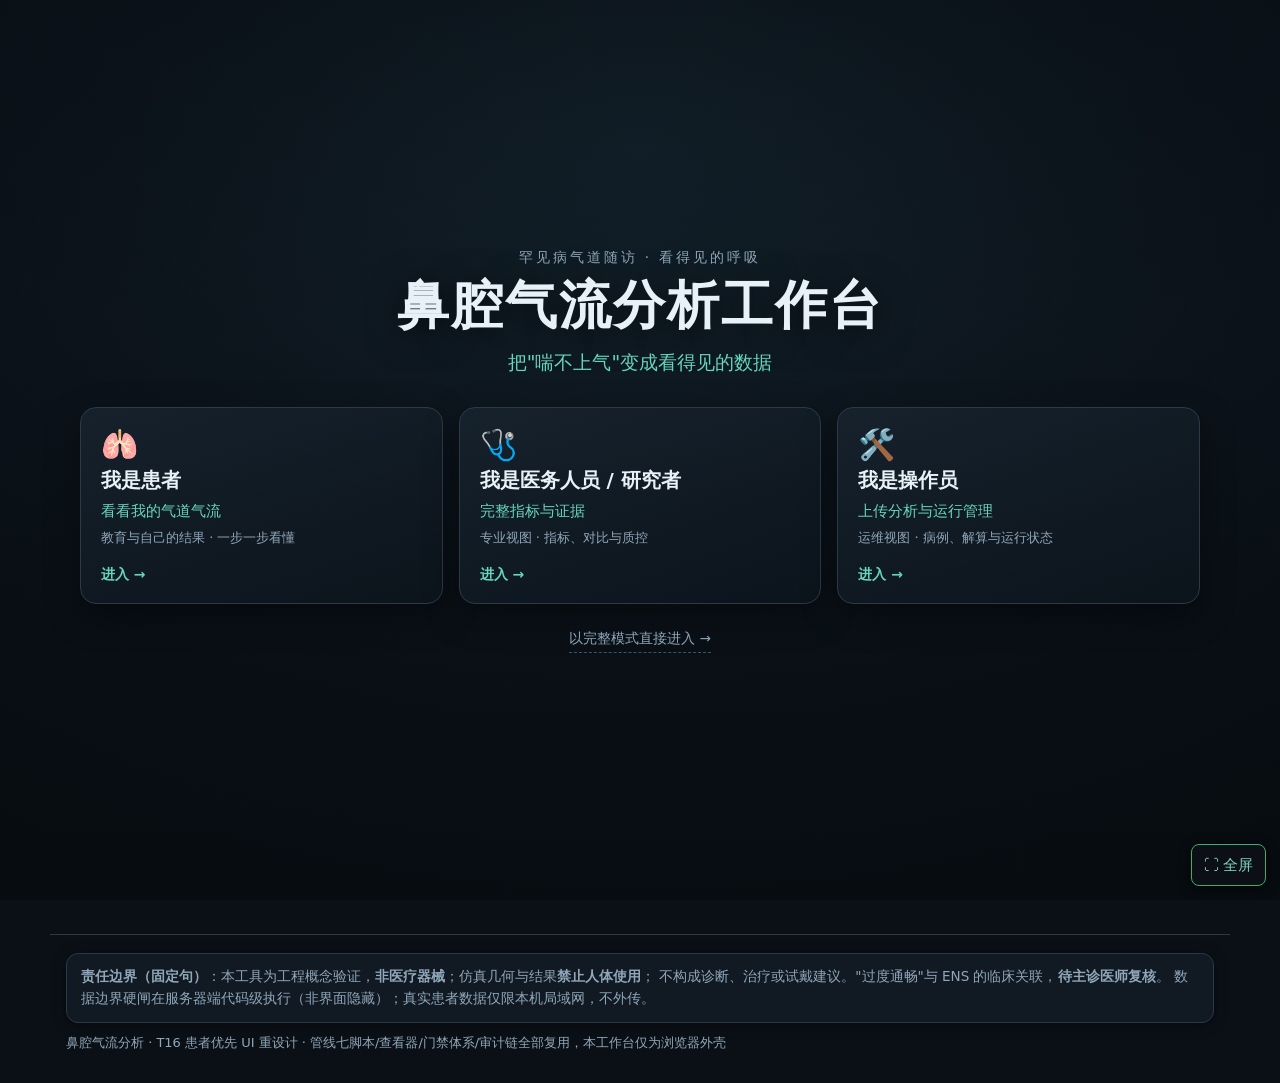
==== commit a8a684c6: "feat(webapp): 首屏着陆页——程序化 3D 气道背景 + 三角色入口卡 用户设计指令：第一页整个界面重做，3D 模型背景+三个选项，点选项进入对应界面。  - 全屏 three.js 程序" ====
--- a/code/pipeline/webapp/index.html
+++ b/code/pipeline/webapp/index.html
@@ -448,11 +448,110 @@
   background:var(--panel);padding:14px 16px;font-size:14.5px;box-shadow:var(--shadow)}
 .guide-card .gc-head{font-weight:700;color:var(--mint);margin-bottom:4px}
 .guide-card .gc-body{color:var(--ink-soft)}
+/* ---------- T54 首屏着陆页（程序化 3D 背景 · 三角色入口） ---------- */
+#landing{
+  position:fixed;inset:0;z-index:99990;display:flex;align-items:center;justify-content:center;
+  overflow:hidden;padding:32px 20px;
+  background:radial-gradient(1200px 820px at 50% 16%,#14242e 0%,#0d151d 44%,#070c11 100%);
+  opacity:1;transition:opacity .3s ease;
+}
+#landing[hidden]{display:none}
+#landing.is-hiding{opacity:0;pointer-events:none}
+#landing-canvas{position:absolute;inset:0;z-index:0;display:block;width:100%;height:100%}
+.landing-scrim{position:absolute;inset:0;z-index:1;pointer-events:none;
+  background:linear-gradient(180deg,rgba(7,12,17,.42),rgba(7,12,17,.06) 38%,rgba(7,12,17,.62))}
+.landing-fallback{position:absolute;inset:0;z-index:0;display:none;overflow:hidden;pointer-events:none}
+.landing-fallback::before,.landing-fallback::after{content:"";position:absolute;border-radius:50%;filter:blur(72px)}
+.landing-fallback::before{width:52vw;height:52vw;left:6%;top:4%;
+  background:radial-gradient(circle,rgba(47,168,150,.34),transparent 70%)}
+.landing-fallback::after{width:46vw;height:46vw;right:4%;bottom:0;
+  background:radial-gradient(circle,rgba(79,127,174,.28),transparent 70%)}
+#landing.no-webgl .landing-fallback{display:block}
+.landing-inner{position:relative;z-index:2;width:min(1120px,100%);text-align:center;
+  display:flex;flex-direction:column;align-items:center;pointer-events:none}
+.landing-kicker{margin:0 0 6px;color:var(--text-2);font-size:13.5px;letter-spacing:.22em}
+.landing-title{margin:0;font-size:clamp(30px,5vw,52px);line-height:1.16;font-weight:800;
+  letter-spacing:.04em;color:var(--text-0);text-shadow:0 6px 34px rgba(0,0,0,.55)}
+.landing-tagline{margin:12px 0 0;color:var(--mint);font-size:clamp(15px,1.8vw,19px)}
+.landing-cards{display:grid;grid-template-columns:repeat(3,minmax(0,1fr));gap:16px;
+  width:100%;margin-top:30px}
+.landing-card{
+  pointer-events:auto;display:flex;flex-direction:column;gap:5px;text-align:left;
+  padding:22px 20px 18px;border-radius:16px;cursor:pointer;font-family:inherit;font-size:16px;
+  color:var(--text-0);border:1px solid #2a3a49;line-height:1.5;
+  background:linear-gradient(160deg,rgba(23,35,46,.88),rgba(12,20,28,.88));
+  box-shadow:0 12px 34px rgba(0,0,0,.38);
+  transition:transform .18s ease,border-color .18s ease,box-shadow .18s ease;
+}
+.landing-card:hover,.landing-card:focus-visible{
+  transform:translateY(-4px);border-color:var(--mint);outline:none;
+  box-shadow:0 16px 42px rgba(0,0,0,.45),0 0 0 1px rgba(103,213,189,.35)
+}
+.landing-card .lc-ico{font-size:30px;line-height:1}
+.landing-card .lc-role{font-size:20px;font-weight:700}
+.landing-card .lc-desc{color:var(--mint);font-size:15px}
+.landing-card .lc-note{color:var(--text-2);font-size:13px}
+.landing-card .lc-go{margin-top:auto;padding-top:12px;color:var(--mint);font-size:14px;font-weight:600}
+.landing-direct{pointer-events:auto;margin-top:24px;color:var(--text-2);font-size:13.5px;
+  text-decoration:none;border-bottom:1px dashed #3b5566;padding-bottom:2px}
+.landing-direct:hover,.landing-direct:focus-visible{color:var(--mint);border-bottom-color:var(--mint);outline:none}
+body.landing-open{overflow:hidden}
+body.landing-open #btn-page-fs{display:none}
+#brand-home{cursor:pointer}
+#brand-home:hover,#brand-home:focus-visible{color:var(--mint);outline:none}
+@media (max-width:760px){
+  #landing{padding:24px 16px;align-items:flex-start;overflow-y:auto}
+  .landing-cards{grid-template-columns:1fr;gap:10px;max-width:460px;margin-top:20px}
+  .landing-card{flex-direction:row;flex-wrap:wrap;align-items:center;padding:14px 16px;gap:2px 12px}
+  .landing-card .lc-ico{font-size:24px}
+  .landing-card .lc-role{font-size:17px}
+  .landing-card .lc-desc{font-size:14px}
+  .landing-card .lc-note{flex-basis:100%;padding-left:36px}
+  .landing-card .lc-go{margin:0 0 0 auto;padding-top:0;font-size:13px}
+}
+@media (prefers-reduced-motion: reduce){
+  #landing{transition:none}
+  .landing-card{transition:none}
+}
 </style>
 </head>
 <body>
+<div id="landing" role="region" aria-label="选择使用身份">
+  <canvas id="landing-canvas" aria-hidden="true"></canvas>
+  <div class="landing-fallback" aria-hidden="true"></div>
+  <div class="landing-scrim" aria-hidden="true"></div>
+  <div class="landing-inner">
+    <p class="landing-kicker">罕见病气道随访 · 看得见的呼吸</p>
+    <h2 class="landing-title">鼻腔气流分析工作台</h2>
+    <p class="landing-tagline">把"喘不上气"变成看得见的数据</p>
+    <div class="landing-cards" role="group" aria-label="选择进入身份">
+      <button type="button" class="landing-card" data-landing-role="patient">
+        <span class="lc-ico" aria-hidden="true">🫁</span>
+        <span class="lc-role">我是患者</span>
+        <span class="lc-desc">看看我的气道气流</span>
+        <span class="lc-note">教育与自己的结果 · 一步一步看懂</span>
+        <span class="lc-go">进入 →</span>
+      </button>
+      <button type="button" class="landing-card" data-landing-role="clinical">
+        <span class="lc-ico" aria-hidden="true">🩺</span>
+        <span class="lc-role">我是医务人员 / 研究者</span>
+        <span class="lc-desc">完整指标与证据</span>
+        <span class="lc-note">专业视图 · 指标、对比与质控</span>
+        <span class="lc-go">进入 →</span>
+      </button>
+      <button type="button" class="landing-card" data-landing-role="operator">
+        <span class="lc-ico" aria-hidden="true">🛠️</span>
+        <span class="lc-role">我是操作员</span>
+        <span class="lc-desc">上传分析与运行管理</span>
+        <span class="lc-note">运维视图 · 病例、解算与运行状态</span>
+        <span class="lc-go">进入 →</span>
+      </button>
+    </div>
+    <a class="landing-direct" href="#" data-landing-role="operator">以完整模式直接进入 →</a>
+  </div>
+</div>
 <header>
-  <h1>鼻腔气流分析工作台</h1>
+  <h1 id="brand-home" tabindex="0" role="button" title="返回首页（重新选择使用身份）">鼻腔气流分析工作台</h1>
   <span class="sub">把"喘不上气"变成看得见的数据 · <span id="role-sub">患者视角</span></span>
   <span id="badge-mode" class="badge">形态检测中…</span>
   <span id="badge-presenter" class="badge presenter" style="display:none">定向演示模式</span>
@@ -3643,5 +3742,6 @@
   if(document.readyState==='loading') document.addEventListener('DOMContentLoaded',bind); else bind();
   })();
   </script>
+  <script src="/static/landing.js"></script>
 </body>
 </html>
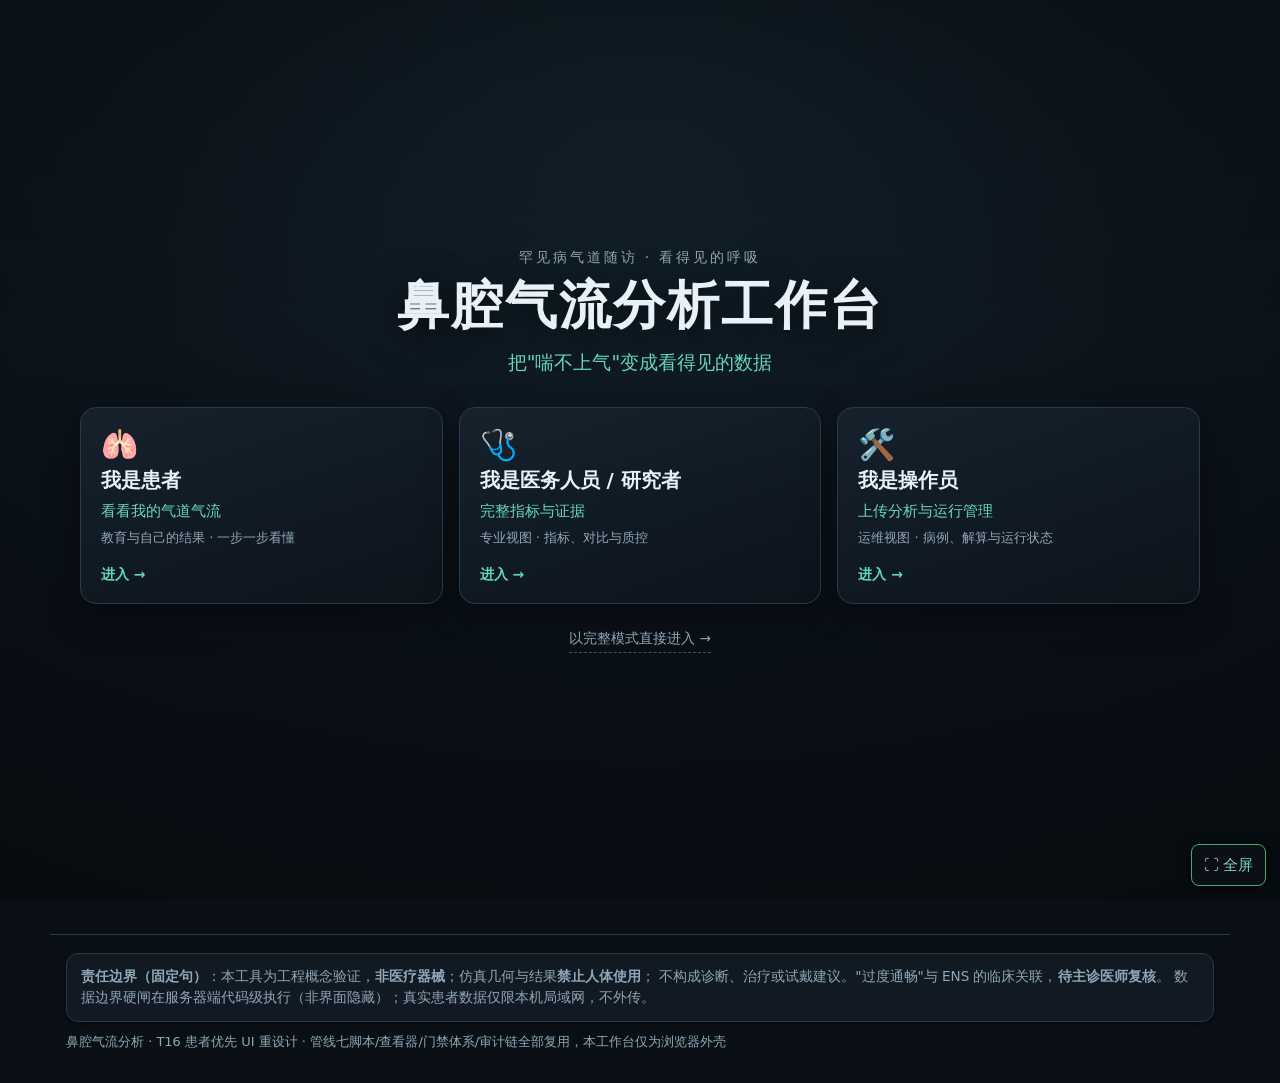
==== commit f32b421c: "feat: 质量档 dP 早停 + 患者自助闭环 + 隐私 P0 修复 + 单算例 3D 导出 一、质量档提速（求解器） - 新增 dP 稳定早停：每 20 步采样、5 样本均值、0.2% 带、最少 " ====
--- a/code/pipeline/webapp/index.html
+++ b/code/pipeline/webapp/index.html
@@ -178,6 +178,9 @@
   overflow:hidden}
 .hero3d canvas{display:block;width:100%;height:100%;cursor:grab;touch-action:none}
 .hero3d canvas:active{cursor:grabbing}
+.hero-partial-badge{position:absolute;top:12px;left:14px;z-index:6;padding:4px 12px;
+border-radius:999px;font-size:12.5px;color:#ffe6b8;background:rgba(64,40,20,.72);
+border:1px solid #d2992266;pointer-events:none;max-width:calc(100% - 160px)}
 .hero3d-badge{position:absolute;top:12px;left:14px;padding:4px 12px;border-radius:999px;
   font-size:12.5px;color:#bfefff;background:rgba(20,40,64,.55);border:1px solid #3d6f8f66;
   backdrop-filter:blur(4px);letter-spacing:.4px}
@@ -448,6 +451,30 @@
   background:var(--panel);padding:14px 16px;font-size:14.5px;box-shadow:var(--shadow)}
 .guide-card .gc-head{font-weight:700;color:var(--mint);margin-bottom:4px}
 .guide-card .gc-body{color:var(--ink-soft)}
+/* ---------- T-P1 患者自助入口（上传 → 初看结果） ---------- */
+#pt-card{border:1px solid #2A9D8F55}
+#pt-card h2{margin-top:0}
+#pt-panel{margin-top:12px;border-top:1px solid var(--line);padding-top:12px}
+#pt-drop{border:2px dashed var(--line-new);border-radius:var(--radius);padding:22px 14px;
+  text-align:center;color:var(--text-2);background:var(--bg-2);cursor:pointer;margin:8px 0}
+#pt-drop.over{border-color:var(--teal)}
+.pt-badge{display:inline-block;background:#F4A26122;border:1px solid #F4A261;
+  color:#F4A261;border-radius:999px;padding:4px 12px;font-size:13.5px;font-weight:700}
+.pt-consent{display:flex;gap:8px;align-items:flex-start;margin:10px 0;font-size:14.5px;
+  line-height:1.5}
+.pt-consent input{margin-top:3px}
+#pt-steps{display:grid;grid-template-columns:repeat(4,1fr);gap:8px;margin:10px 0}
+#pt-steps .step{background:var(--bg-2);border:1px solid var(--line);border-radius:8px;
+  padding:8px 6px;text-align:center;font-size:13px}
+#pt-steps .step.done{border-color:var(--teal);color:var(--mint)}
+#pt-steps .step.current{border-color:#F4A261;color:#F4A261;font-weight:700}
+#pt-steps .dot{font-weight:700;margin-bottom:2px}
+.pt-nums{display:grid;grid-template-columns:repeat(auto-fit,minmax(190px,1fr));gap:8px}
+.pt-num{background:var(--bg-2);border:1px solid var(--line);border-radius:8px;padding:8px 10px}
+.pt-num .pn-k{display:block;font-size:12.5px;color:var(--ink-soft)}
+.pt-num .pn-v{font-size:20px;font-weight:700;color:var(--mint)}
+.pt-num .pn-u{font-size:12px;color:var(--ink-soft);margin-left:4px}
+.pt-num .pn-n{display:block;font-size:11.5px;color:var(--ink-soft);margin-top:2px}
 /* ---------- T54 首屏着陆页（程序化 3D 背景 · 三角色入口） ---------- */
 #landing{
   position:fixed;inset:0;z-index:99990;display:flex;align-items:center;justify-content:center;
@@ -514,6 +541,7 @@
   .landing-card{transition:none}
 }
 </style>
+<link rel="stylesheet" href="/static/patient-viewer.css">
 </head>
 <body>
 <div id="landing" role="region" aria-label="选择使用身份">
@@ -579,6 +607,48 @@
 
 <!-- ================= 页签 1：查看气道 ================= -->
 <section class="tab active" id="tab-airway">
+
+  <!-- ============ 患者自助入口（T-P1：上传自己的 CT → 初看结果，全程无人工） ============ -->
+  <div class="card" id="pt-card" data-region="pt.selfup">
+    <h2>想看看自己的鼻子堵在哪？</h2>
+    <div class="lead">把这次 CT 的文件夹（DICOM 序列）拖进来，我们就在<b>这台电脑上</b>把它变成
+      3D 气道和一版看得见的气流数据。</div>
+    <div class="btnrow">
+      <button class="btn primary" id="pt-open" type="button">上传我的 CT，看看堵在哪</button>
+      <button class="btn" id="pt-example" type="button">先看看示例</button>
+    </div>
+    <div class="hint">不需要找工作人员帮忙。影像只在这台电脑上处理，不上传外网。</div>
+
+    <div id="pt-panel" style="display:none">
+      <input type="file" id="pt-files" multiple accept=".dcm" webkitdirectory directory style="display:none">
+      <input type="file" id="pt-files-plain" multiple accept=".dcm" style="display:none">
+      <div id="pt-drop">📁 <b>点这里选择 CT 文件夹</b>，或把文件夹拖到这里<br>
+        <span class="muted" style="font-size:13px">只接受 .dcm 影像文件；至少 2 张；整批不超过 2048 MB</span>
+      </div>
+      <div class="btnrow"><button class="btn" id="pt-pick-plain" type="button">没有"选择文件夹"？逐个选文件</button></div>
+      <div class="hint" id="pt-pick">还没有选择影像。</div>
+      <label class="pt-consent" for="pt-consent">
+        <input type="checkbox" id="pt-consent">
+        <span>我确认这些影像是<b>我本人的</b>（或我已获得本人授权），并且同意<b>只在这台电脑上处理、不上传外网</b>。
+          分析完成后结果在这台电脑上保留 1 天。</span>
+      </label>
+      <div class="btnrow">
+        <button class="btn primary" id="pt-go" type="button" disabled>开始分析</button>
+        <button class="btn" id="pt-cancel" type="button">收起来</button>
+      </div>
+      <div class="up-track" id="pt-track" style="display:none"><div class="up-bar" id="pt-bar"></div></div>
+      <div class="hint" id="pt-line"></div>
+      <div id="pt-steps"></div>
+      <div id="pt-result"></div>
+      <div id="pt-done" style="display:none">
+        <div id="pt-summary" style="margin:8px 0"></div>
+        <div class="pt-badge" id="pt-badge">初看版 · 快速估算（未完全收敛）</div>
+        <div class="hint" style="margin-top:8px">想看更准的，点这里精算（约 45–60 分钟）
+          <button class="btn" id="pt-precise" type="button" style="margin-left:8px">精算一次</button></div>
+      </div>
+    </div>
+  </div>
+
   <div class="card">
     <h2>您的鼻腔气道</h2>
     <div class="lead">基于您的 CT 三维重建 —— 大气道模型在下方"呼吸"（拖拽旋转 / 呼吸粒子 / 流线 / 探针读数）。</div>
@@ -1110,7 +1180,10 @@
 const ROLE_LABEL = { patient:"患者视角", clinical:"专业视角", operator:"运维视角" };
 const ROLE_MODE  = { patient:"患者模式", clinical:"专业模式", operator:"完整模式" };
 const CAPS = {
-  patient : ["own_case","patient_words","ens_first","consent_self","bugform"],
+  /* T-P1：self_upload = 患者自助入口独有能力。有意不放进 clinical/operator——
+     医生/操作员走既有"上传分析"页签（回归红线：他们的屏幕逐屏不变）。 */
+  patient : ["own_case","patient_words","ens_first","consent_self","bugform",
+             "self_upload"],
   clinical: ["all_cases","all_metrics","qc","figures","upload","consent","full_hero",
              "compare","bugform","case_ctx","tech_all"],
   operator: ["all_cases","all_metrics","qc","figures","upload","consent","full_hero",
@@ -1125,6 +1198,7 @@
   "hero.demo":["all_cases"],
   "ia.qc":["qc"], "ia.figures":["figures"], "ia.compare":["compare"],
   "ens.tech":["tech_all"],
+  "pt.selfup":["self_upload"],
   "up.register":["upload"], "up.pathreg":["server_dir_register"], "up.qccard":["qc"],
   "up.progress":["upload"],
   "tech.log":["tech_all"], "tech.stage":["tech_all"], "tech.adv":["solve_mode"],
@@ -1143,7 +1217,10 @@
 /* 患者档文案替换（禁词 + 系统术语整表翻译）；非患者档原样返回（operator 逐字不变） */
 const LEX_PATIENT = [
   [/[⛔⚠️]+\s*/g, ""],
-  [/未收敛/g, "需要重新生成"],
+  /* 决策 2（2026-10-20 用户裁定）：患者档不得把「未收敛」读成「出错」——
+     初看版本就是快速估算，如实说清「精算会更准」即可。
+     本表只在 role()==="patient" 时生效，专业/操作员档逐字不变。 */
+  [/未收敛/g, "这是快速估算，精算会更准"],
   [/已拦截/g, "还没算出来"],
   [/已收敛/g, "已算好"],
   [/闸门/g, "检查关卡"],
@@ -1204,7 +1281,8 @@
   el.innerHTML = '<div class="gc-head">还没有您的病例</div>' +
     '<div class="gc-body">上传您自己的 CT 后，这里会显示属于您的病例。' +
     '下面列出的是<b>示例病例（演示数据）</b>，不是您的影像。<br>' +
-    '不知道怎么上传 / 结果看不懂 / 想删除自己的数据 → 请找现场工作人员。</div>';
+    '想上传自己的？点上面的「上传我的 CT，看看堵在哪」就能自己开始。<br>' +
+    '结果看不懂 / 想删除自己的数据 → 请找现场工作人员。</div>';
 }
 /* 容器显隐统一入口：只隐不属本角色的容器，并记住原 inline display 以便切回时还原。
    操作员档全部允许 → 不写任何 display，DOM 可见集合与今天逐屏一致。 */
@@ -2287,7 +2365,29 @@
   frame.title=title || "病例查看器";
   if(src.indexOf("viewer_plus") !== -1 && src.indexOf("v=T52") === -1) src += (src.indexOf("?") !== -1 ? "&" : "?") + "v=T52";
   if(frame.src !== new URL(src, window.location.href).href) frame.src=src;
+  /* 患者/医务/操作员：右侧面板改写（patient-viewer.js 内按 body[data-role] 判定；
+     任何异常都由该模块吞掉——注入失败就保持查看器原样） */
+  try{ if(window.NasalPatientViewer) window.NasalPatientViewer.hookFrame(frame); }catch(e){}
   return frame;
+}
+
+/* [T-P1.5] 单算例部分导出的 3D 区角标：仅当 /api/metrics 回 partial 时挂一角标，
+   不报错、不改 3D 本身；占位档完备的病例（无 partial 字段）完全不受影响。 */
+async function heroPartialBadge(cid){
+  const hero = $("hero-box");
+  if(!hero) return;
+  const oldBadge = document.getElementById("hero-partial-badge");
+  if(oldBadge) oldBadge.remove();
+  if(!cid) return;
+  let m = null;
+  try{ m = await api("/api/metrics/" + encodeURIComponent(cid)); }catch(e){ m = null; }
+  const b = (m && m.ok && m.body) ? m.body : null;
+  if(!b || !b.partial) return;
+  const d = document.createElement("div");
+  d.id = "hero-partial-badge";
+  d.className = "hero-partial-badge";
+  d.textContent = "本次仅显示气道与流场（未做三档占位体对比）";
+  hero.appendChild(d);
 }
 
 /* ================= 查看气道（Hero + 量表 + QC） ================= */
@@ -2349,6 +2449,8 @@
   // Hero 视图切换：3D 模型（three.js+图层勾选）/ 气流动画（查看器 iframe）互斥标签。
   // 默认视图：3D 模型（用户指令 2026-10-15 晚）；气流动画为可切换的第二视图。
   renderHeroWithToggle(cid, c);
+  /* [T-P1.5] 单算例部分导出 → 3D 区角标（异步，失败静默：绝不打断 3D 渲染） */
+  try{ await heroPartialBadge(cid); }catch(e){}
 }
 
 function renderHeroPlaceholder(c, cid){
@@ -2899,9 +3001,12 @@
   }
   if(CMP_CACHE === null){
     const r = await api("/api/compare");
-    CMP_CACHE = (r.ok && r.body)
-      ? {ok:true, data:r.body}
-      : {ok:false, status:r.status, body:r.body};
+    if(!(r.ok && r.body)){
+      /* P1 修复：失败不写缓存——一次 501/403/反代错误不该让本会话永久报错，下次进入重试 */
+      renderCompareBody({ok:false, status:r.status, body:r.body});
+      return;
+    }
+    CMP_CACHE = {ok:true, data:r.body};
   }
   renderCompareBody(CMP_CACHE);
 }
@@ -3047,6 +3152,464 @@
 if($("up-pick-dir")) $("up-pick-dir").addEventListener("click", ()=>$("up-files").click());
 if($("up-pick-files")) $("up-pick-files").addEventListener("click", ()=>$("up-files-plain").click());
 $("up-go").addEventListener("click", uploadCT);
+
+/* ================= 患者自助闭环（T-P1：上传 CT → 初看结果，全程无人工） =================
+   红线（brief §4）：
+   ① 医生/操作员既有上传与批量流程一行未改——本块只服务患者档（region=pt.selfup）；
+   ② PII 闸与 consent 校验不绕过：上传仍带 consent 字段，服务端同一把闸门复验；
+      勾选框只决定 consent 三问的取值（数据主体=本人 / 仅本机处理 / 保留 1 天），
+      不替代任何后端校验。
+   ③ 所有网络与解析异常都 try/catch；轮询有 60 分钟上限与连续失败退避上限，
+      并能「页面切走再回来续上」（localStorage），绝不允许挂在永不结束的轮询上。 */
+const PT_LS_KEY = "nasal_patient_run_v1";
+const PT_POLL_MS = 2000;                       /* 轮询间隔 */
+const PT_TIMEOUT_MS = 60 * 60 * 1000;          /* brief §4：轮询上限 60 分钟 */
+const PT_MAX_NET_ERRS = 5;                     /* 连续网络失败上限（到顶转「可恢复」态） */
+const PT_STAGE_NAMES = ["识别气道", "建网格", "算气流", "出结果"];
+const PT = {files: [], caseId: null, mode: null, startedAt: 0, timer: null,
+            netErrs: 0, running: false, uploading: false};
+
+function ptSaveLS(){
+  try{ localStorage.setItem(PT_LS_KEY, JSON.stringify(
+    {caseId: PT.caseId, mode: PT.mode, startedAt: PT.startedAt})); }catch(e){}
+}
+function ptClearLS(){ try{ localStorage.removeItem(PT_LS_KEY); }catch(e){} }
+function ptBar(pct, show){
+  const tr = $("pt-track"), ba = $("pt-bar");
+  if(!tr || !ba) return;
+  if(show) tr.style.display = "";
+  ba.style.width = Math.max(0, Math.min(100, Number(pct) || 0)).toFixed(1) + "%";
+}
+function ptLine(txt){ const el = $("pt-line"); if(el) el.textContent = txt || ""; }
+function ptResult(html){ const el = $("pt-result"); if(el) el.innerHTML = html || ""; }
+function ptStages(html){ const el = $("pt-steps"); if(el) el.innerHTML = html || ""; }
+
+/* ---- 选择/拖拽（文件夹拖入走 webkitGetAsEntry 递归，Chrome/Edge 支持） ---- */
+async function ptDropRead(dt){
+  const out = [];
+  const walk = async (entry)=>{
+    if(!entry) return;
+    if(entry.isFile){
+      await new Promise(res=>entry.file(f=>{ out.push(f); res(); }, ()=>res()));
+    }else if(entry.isDirectory){
+      const reader = entry.createReader();
+      const next = ()=>new Promise(res=>{
+        try{ reader.readEntries(es=>res(es), ()=>res([])); }catch(e){ res([]); }
+      });
+      let batch = await next();
+      let guard = 0;
+      while(batch && batch.length && guard++ < 200){
+        for(const e of batch) await walk(e);
+        batch = await next();
+      }
+    }
+  };
+  try{
+    for(const it of Array.from(dt.items || [])){
+      const entry = it.webkitGetAsEntry ? it.webkitGetAsEntry() : null;
+      if(entry) await walk(entry);
+    }
+  }catch(e){ /* 递归失败回落扁平 files 列表 */ }
+  if(!out.length) out.push(...Array.from(dt.files || []));
+  return out;
+}
+
+/* ---- 校验（人话：说清「哪里不对 + 怎么改」） ---- */
+function ptSetFiles(list){
+  const all = Array.from(list || []);
+  PT.files = all.filter(f=>/\.dcm$/i.test(f.name || ""));
+  const skipped = all.length - PT.files.length;
+  const mb = PT.files.reduce((s,f)=>s + (f.size || 0), 0) / 1048576;
+  const skipTxt = skipped ? "（另有 " + skipped + " 个不是 .dcm 的文件，已自动跳过）" : "";
+  ptValidate(false);
+  if(!PT.files.length){
+    ptPickMsg('<span class="warn">这个文件夹里没找到 .dcm 影像。CT 序列一般是一堆 .dcm 文件——请选中装它们的那个文件夹。</span>');
+  }else if(PT.files.length < 2){
+    ptPickMsg('<span class="warn">只认到 1 张 .dcm。重建气道至少要 2 张——请确认选的是<b>整个 CT 序列文件夹</b>，不是单个文件。</span>');
+  }else if(mb > 2048){
+    ptPickMsg('<span class="warn">这批影像约 ' + mb.toFixed(0) + ' MB，超过 2048 MB 上限。请只选这一次检查的序列（或请工作人员先精简）。</span>');
+  }else{
+    ptPickMsg("已选好 <b>" + PT.files.length + "</b> 张影像，共约 " + mb.toFixed(1) + " MB" + skipTxt +
+      "。请勾选下面的同意项，然后点「开始分析」。");
+  }
+}
+function ptPickMsg(html){ const el = $("pt-pick"); if(el) el.innerHTML = html || ""; }
+function ptValidate(strict){
+  const mb = PT.files.reduce((s,f)=>s + (f.size || 0), 0) / 1048576;
+  const okFiles = PT.files.length >= 2 && mb <= 2048;
+  const cons = $("pt-consent");
+  const okConsent = !!(cons && cons.checked);
+  const btn = $("pt-go");
+  if(btn) btn.disabled = !(okFiles && okConsent);
+  if(strict){
+    if(!okFiles) return false;
+    if(!okConsent){ toast("请先勾选同意项：只在这台电脑上处理、不上传外网"); return false; }
+  }
+  return okFiles && okConsent;
+}
+
+/* ---- 上传（XHR 只为拿到上传进度；失败一律人话 + 诊断码） ---- */
+function ptGo(){
+  if(PT.uploading) return;
+  if(!ptValidate(true)) return;
+  PT.uploading = true;
+  const btn = $("pt-go"); if(btn) btn.disabled = true;
+  ptResult(""); ptStages("");
+  const done = $("pt-done"); if(done) done.style.display = "none";
+  ptBar(0, true);
+  ptLine("正在上传…");
+  const fd = new FormData();
+  for(const f of PT.files) fd.append("files", f, f.name);
+  /* consent 三问取值：本人 CT / 仅本机处理 / 保留 1 天（勾选框即这组声明的载体，
+     后端 parse_consent_fields 照常校验，不通过就 400） */
+  fd.append("consent", JSON.stringify({
+    data_subject: "self",
+    processing_scope: "local_only",
+    retention: "days:1",
+    source_declaration: "患者本人自助上传（勾选：仅本机处理、不上传外网）"}));
+  const xhr = new XMLHttpRequest();
+  xhr.open("POST", "/api/upload");
+  xhr.upload.onprogress = ev=>{
+    if(ev.lengthComputable && ev.total){
+      const p = ev.loaded / ev.total * 100;
+      ptLine("正在上传… " + p.toFixed(0) + "%");
+      ptBar(p * 0.35);          /* 上传占总进度 35%，其余 65% 给管线 */
+    }
+  };
+  xhr.upload.onload = ()=>{
+    ptBar(35);
+    ptLine("上传完成，正在做隐私检查和气道重建（可能要 1–2 分钟，别关页面）…");
+  };
+  xhr.onerror = ()=>{ PT.uploading = false; pad();
+    ptFail("连不上这台电脑上的分析服务（网络断开或服务没开）", "upload-network"); };
+  xhr.onload = ()=>{ try{ ptAfterUpload(xhr); }catch(e){ ptFail("上传结果解析失败：" + e.message, "upload-parse"); } };
+  try{ xhr.send(fd); }catch(e){ PT.uploading = false; ptFail("上传没能发出：" + e.message, "upload-send"); }
+  function pad(){ const b = $("pt-go"); if(b) b.disabled = false; }
+}
+
+async function ptAfterUpload(xhr){
+  const btn = $("pt-go");
+  PT.uploading = false;
+  if(btn) btn.disabled = false;
+  let b = null;
+  try{ b = JSON.parse(xhr.responseText); }catch(e){ b = null; }
+  const code = xhr.status;
+  const err = (b && b.error) || ("HTTP " + code);
+  if(code === 503){
+    ptFail("这台服务现在只接受演示数据，不接受真实影像（云形态限制）", "upload-503", b); return;
+  }
+  if(code === 413){ ptFail("影像体积超上限（2048 MB）", "upload-413", b); return; }
+  if(code === 400){ ptFail(err, "upload-400", b); return; }
+  if(code !== 200 || !b){ ptFail(err, "upload-" + code, b); return; }
+  ptBar(35);
+  if(b.status === "blocked"){
+    const fails = (b.gate_failures || []).map(x=>Array.isArray(x) ? x.join(" | ") : String(x));
+    ptFail((fails[0] || b.gate || "数据没通过质量检查"), "gate-blocked",
+      Object.assign({}, b, {gate_failures: fails}));
+    return;
+  }
+  const nfiles = (b.pii && b.pii.files != null) ? b.pii.files : "—";
+  ptLine("影像检查通过（" + nfiles + " 张）——开始分析。");
+  await ptStartRun(b.case_id, "quick");
+}
+
+/* ---- 启动分析（quick=初看版；standard=精算） ---- */
+async function ptStartRun(cid, mode){
+  PT.caseId = cid; PT.mode = mode; PT.startedAt = Date.now();
+  PT.netErrs = 0; PT.running = true;
+  ptSaveLS();
+  const doneEl = $("pt-done"); if(doneEl) doneEl.style.display = "none";
+  ptResult("");
+  ptBar(35, true);
+  ptLine((mode === "quick" ? "初看版" : "精算版") + "：正在启动…");
+  let r = null;
+  try{
+    r = await api("/api/run/" + encodeURIComponent(cid), {
+      method: "POST", headers: {"Content-Type": "application/json"},
+      body: JSON.stringify({solve: "local", mode: mode})});
+  }catch(e){
+    ptFail("启动分析时网络出错：" + e.message, "run-exception"); return;
+  }
+  if(!r || !r.ok){
+    ptFail((r && r.body && r.body.error) || ("启动分析失败（HTTP " + (r ? r.status : "?") + "）"),
+      "run-" + (r ? r.status : "net"));
+    return;
+  }
+  ptPoll();
+}
+
+/* ---- 轮询（2s；60min 上限；连续网络失败退避到上限后转「点这里继续」） ---- */
+async function ptPoll(){
+  const cid = PT.caseId;
+  if(!cid) return;
+  if(PT.timer){ clearTimeout(PT.timer); PT.timer = null; }
+  let r = null;
+  try{ r = await api("/api/progress/" + encodeURIComponent(cid)); }
+  catch(e){ ptNetErr("读进度时网络出错：" + e.message); return; }
+  if(!r){ ptNetErr("读进度没有返回内容"); return; }
+  if(!r.ok){
+    if(r.status === 404){
+      PT.nf404 = (PT.nf404 || 0) + 1;
+      if(PT.nf404 <= 2){ ptLine("正在接通分析进度…"); PT.timer = setTimeout(ptPoll, 2000); return; }
+      ptFail("服务端已经找不到这个病例（可能被清理了）", "progress-404"); return;
+    }
+    ptNetErr("读进度失败（HTTP " + r.status + "）"); return;
+  }
+  PT.nf404 = 0;
+  PT.netErrs = 0;
+  const b = r.body || {};
+  ptRenderProgress(b);
+  const st = String(b.status || "");
+  if(st === "done"){ ptDone(b); return; }
+  if(st === "blocked" || st === "failed" || st === "failed_env" || st === "failed_solve_stalled"){
+    const fails = (b.gate_failures || []).map(x=>Array.isArray(x) ? x.join(" | ") : String(x));
+    ptFail(fails[0] || "分析没有完成", "status-" + st,
+      Object.assign({}, b, {gate_failures: fails}));
+    return;
+  }
+  if(Date.now() - (PT.startedAt || Date.now()) > PT_TIMEOUT_MS){
+    PT.running = false;
+    ptFail("等了超过 60 分钟还没算完", "timeout-60min", b);
+    return;
+  }
+  PT.timer = setTimeout(ptPoll, PT_POLL_MS);
+}
+
+function ptNetErr(msg){
+  PT.netErrs = (PT.netErrs || 0) + 1;
+  if(PT.netErrs >= PT_MAX_NET_ERRS){
+    ptLine("");
+    ptResult('<div class="warn">' + esc(msg) + '<br>网络一直在断——点下面按钮继续（进度不会丢）。</div>' +
+      '<div class="btnrow" style="margin-top:8px">' +
+      '<button class="btn primary" type="button" id="pt-resume">点这里继续</button></div>');
+    const b = $("pt-resume");
+    if(b) b.addEventListener("click", ()=>{ PT.netErrs = 0; ptResult(""); ptPoll(); });
+    return;
+  }
+  ptLine("网络不太稳（第 " + PT.netErrs + " 次），正在重试…");
+  PT.timer = setTimeout(ptPoll, 3000 + 2000 * PT.netErrs);
+}
+
+/* ---- 进度渲染（人话四阶段 + 大概还要几分钟） ---- */
+function ptRenderProgress(b){
+  const idx = (typeof b.stage_index === "number") ? b.stage_index : -1;
+  const finished = b.status === "done";
+  ptStages(PT_STAGE_NAMES.map((n,i)=>{
+    const cls = finished ? "done" : (i < idx ? "done" : (i === idx ? "current" : ""));
+    return '<div class="step ' + cls + '"><div class="dot">' +
+      (cls === "done" ? "✓" : (i + 1)) + '</div><div class="nm">' + esc(n) + "</div></div>";
+  }).join(""));
+  const pct = (typeof b.progress_pct === "number") ? b.progress_pct : 0;
+  ptBar(35 + pct * 0.65, true);
+  const head = (b.mode === "quick") ? "初看版（快速估算）" : "精算版";
+  ptLine([b.stage_zh || "处理中", b.eta_hint_zh || "", head].filter(Boolean).join(" · "));
+}
+
+/* ---- 完成：初看版徽标 + 精算入口 + 自动切到 3D ---- */
+async function ptDone(b){
+  PT.running = false;
+  if(PT.timer){ clearTimeout(PT.timer); PT.timer = null; }
+  ptClearLS();
+  const quick = (b && b.mode) ? (b.mode === "quick") : (PT.mode === "quick");
+  ptRenderProgress(Object.assign({}, b, {status: "done"}));
+  ptBar(100, true);
+  ptLine("完成了：这一版的数据已经算好，见下面。");
+  const doneEl = $("pt-done");
+  const badge = $("pt-badge");
+  if(badge){
+    badge.textContent = quick ? "初看版 · 快速估算（未完全收敛）" : "精算版 · 完整收敛";
+  }
+  const precise = $("pt-precise");
+  if(precise) precise.style.display = quick ? "" : "none";
+  if(doneEl) doneEl.style.display = "";
+  try{ await loadCases(); }catch(e){}
+  try{ fillCaseSelects(); }catch(e){}
+  try{ switchTab("airway"); }catch(e){}
+  await ptSummary(PT.caseId, quick);
+  /* 只有本例的 viewer 真就绪才切 3D——否则 3D 区会回落到共享演示数据，
+     那等于把别人的气道当成"你的"展示（红线：严禁套用其他患者数据）。 */
+  if(ptViewerReady(PT.caseId)){
+    try{ await selectCase(PT.caseId); }catch(e){}
+    try{
+      const hero = $("hero-box");
+      if(hero && hero.scrollIntoView) hero.scrollIntoView({block: "center", behavior: "smooth"});
+    }catch(e){}
+  }
+}
+function ptViewerReady(cid){
+  const c = (S.cases || []).find(x=>x.case_id === cid);
+  return !!(c && c.viewer_available);
+}
+/* 初看结论 = 本例自己的数字（/api/metrics 只读本例产物；缺了就如实说还在生成） */
+async function ptSummary(cid, quick){
+  const box = $("pt-summary");
+  if(!box) return;
+  box.innerHTML = '<div class="hint">正在读这一版的数据…</div>';
+  let m = null;
+  try{ m = await api("/api/metrics/" + encodeURIComponent(cid)); }catch(e){ m = null; }
+  const b = (m && m.ok && m.body) ? m.body : null;
+  if(!b){
+    box.innerHTML = '<div class="hint">数字还在生成——稍后在「查看气道」页可以看到。</div>';
+    return;
+  }
+  const dp = (b.dP && b.dP.value != null) ? Number(b.dP.value) : null;
+  const rr = (b.resistance && b.resistance.value != null) ? Number(b.resistance.value) : null;
+  const sp = (b.split && b.split.L != null && b.split.R != null) ? b.split : null;
+  const wss = (b.wss && b.wss.mean != null) ? Number(b.wss.mean) : null;
+  const row = (k, v, u, note)=>'<div class="pt-num"><span class="pn-k">' + esc(k) +
+    '</span><span class="pn-v">' + esc(v) + '</span><span class="pn-u">' + esc(u || "") +
+    '</span><span class="pn-n">' + esc(note || "") + "</span></div>";
+  let html = '<div class="pt-nums">';
+  if(dp != null) html += row("压降 ΔP", dp.toFixed(2), "Pa", "鼻腔前后压力差");
+  if(rr != null) html += row("鼻阻力 R", rr.toFixed(1), "Pa/(L/s)",
+    "文献常人带 150–500（=0.15–0.5 Pa·s/cm³）");
+  if(sp) html += row("左右分流", Number(sp.L).toFixed(0) + " : " + Number(sp.R).toFixed(0),
+    "%", "左边 : 右边");
+  if(wss != null) html += row("内壁摩擦力", wss.toFixed(4), "Pa", "太弱会觉得\"没在呼吸\"");
+  html += "</div>";
+  /* [T-P1.5] 快速档与精算结果的可见差异如实告知（实测：快速档 20.93 Pa
+     vs 完整收敛 18.379 Pa = +13.9%，故写"可能相差约 15%"），不夸大精度也不隐瞒偏差。 */
+  if(quick){
+    html += '<div class="hint" style="margin-top:6px">这一版是快速估算：' +
+      '<b>与精算结果可能相差约 15%</b>（实测快速档 vs 完整收敛 +13.9%）。' +
+      '想看更准的数字，点上面的「精算一次」。</div>';
+  }
+  /* 3D 已随初看版一起导出（T-P1.5 单算例导出）：只有真没导出时才提示"还在生成"，
+     不再把"3D 未导出"当默认说法。 */
+  if(!ptViewerReady(cid)){
+    html += '<div class="hint" style="margin-top:8px">3D 模型还在生成——几秒后刷新本页即可看到；' +
+      '急用可以点「精算一次」，或请现场工作人员看日志。</div>';
+  }
+  box.innerHTML = html;
+}
+
+/* ---- 失败：人话原因 + 复制诊断码 + 兜底文案（页面绝不卡死） ---- */
+function ptHumanReason(raw){
+  const t = String(raw || "");
+  /* 实测（2026-10-20 synth 非方阵 FOV）：step1 失败时 gate_failures 是分割器 stdout，
+     没有隐私/几何关键词 → 落到默认文案。这里补一条「重建」分支，说清是重建这一步。 */
+  if(/分割|气腔|连通域|体素|重建|segment/i.test(t))
+    return "这份影像在重建气道时没走通（常见原因：扫描层太厚、有金属伪影，或视野不完整）。换一套原始 DICOM 序列再试，或把影像交给现场工作人员。";
+  if(/PII|隐私|匿名|脱敏|PatientName|PatientID/i.test(t))
+    return "这份影像的头部信息里还带着姓名/编号之类的隐私字段，我们不接收未脱敏的数据。请在医院或请工作人员脱敏后再上传。";
+  if(/体积回归比|回归比|朝向|几何|层序|非流形|网格/i.test(t))
+    return "这份影像重建出来的气道质量没达到我们的标准（常见原因：层太厚、有金属伪影、序列不完整）。换一套原始 DICOM 序列再试一次。";
+  if(/环境缺失|FlowScope|后端不可用|WSL|OpenFOAM/i.test(t))
+    return "这台电脑上的分析程序还没准备好。请让现场工作人员启动一下分析环境，然后再点「再试一次」。";
+  if(/[.]dcm|文件|序列|DICOM 目录/i.test(t))
+    return "上传的影像文件有点问题（数量不足、格式不对或目录选错了）。请选整个 CT 序列文件夹再试。";
+  return "分析没有走完。原因已经写进下面的诊断码里——可以直接发给工作人员。";
+}
+function ptFail(reason, code, b){
+  PT.running = false;
+  if(PT.timer){ clearTimeout(PT.timer); PT.timer = null; }
+  ptBar(0);
+  ptLine("");
+  const cid = (b && b.case_id) || PT.caseId || "（未建病例）";
+  const diag = "诊断码\n病例：" + cid + "\n环节：" + code + "\n原因：" + String(reason || "").slice(0, 300);
+  PT.lastDiag = diag;
+  ptResult('<div class="warm-card"><div class="warm-head"><span class="warm-emoji">🫶</span>' +
+    '<div><h3>这一步没走通</h3>' +
+    '<div class="reason">' + esc(ptHumanReason(reason)) + "</div>" +
+    '<div class="comfort">别着急：影像还在这台电脑上，没有传到外面。' +
+    "可以把影像交给现场工作人员，或点「复制诊断码」把这段信息发给我们。</div>" +
+    '<div class="btnrow" style="margin-top:8px">' +
+    '<button class="btn" type="button" id="pt-copy">复制诊断码</button>' +
+    '<button class="btn" type="button" id="pt-retry">再试一次</button>' +
+    "</div></div></div></div>");
+  const cp = $("pt-copy");
+  if(cp) cp.addEventListener("click", ptCopyDiag);
+  const rt = $("pt-retry");
+  if(rt) rt.addEventListener("click", ()=>{
+    if(!PT.files.length){ ptResult(""); ptLine("请重新选择 CT 文件夹后再试。"); return; }
+    ptResult(""); ptValidate(false); ptGo();
+  });
+}
+function ptCopyDiag(){
+  const txt = PT.lastDiag || "诊断码：无";
+  const ok = ()=>toast("诊断码已复制——发给工作人员即可");
+  try{
+    if(navigator.clipboard && navigator.clipboard.writeText){
+      navigator.clipboard.writeText(txt).then(ok, ()=>ptCopyFallback(txt, ok));
+      return;
+    }
+  }catch(e){ /* 落到兜底 */ }
+  ptCopyFallback(txt, ok);
+}
+function ptCopyFallback(txt, ok){
+  try{
+    const ta = document.createElement("textarea");
+    ta.value = txt; ta.style.position = "fixed"; ta.style.opacity = "0";
+    document.body.appendChild(ta); ta.select();
+    document.execCommand("copy"); ta.remove(); ok();
+  }catch(e){ toast("复制失败——请手动截图这段内容"); }
+}
+
+/* ---- 面板开关 / 续跑 ---- */
+function ptOpenPanel(){
+  const p = $("pt-panel");
+  if(p) p.style.display = "";
+  const c = $("pt-consent");
+  if(c && PT.files.length) ptValidate(false);
+}
+function ptResume(){
+  let st = null;
+  try{ st = JSON.parse(localStorage.getItem(PT_LS_KEY) || "null"); }catch(e){ st = null; }
+  if(!st || !st.caseId || !st.startedAt) return;
+  if(Date.now() - st.startedAt > PT_TIMEOUT_MS){ ptClearLS(); return; }
+  PT.caseId = st.caseId; PT.mode = st.mode || "quick"; PT.startedAt = st.startedAt;
+  PT.netErrs = 0; PT.running = true;
+  ptOpenPanel();
+  ptLine("上一次的分析还在跑，已经自动接上了…");
+  ptPoll();
+}
+
+(function bindPatientSelfService(){
+  function bind(){
+    const open = $("pt-open"); if(open) open.addEventListener("click", ptOpenPanel);
+    const ex = $("pt-example");
+    if(ex) ex.addEventListener("click", ()=>{
+      const pills = $("airway-pills");
+      if(pills && pills.scrollIntoView) pills.scrollIntoView({block: "center", behavior: "smooth"});
+      toast("示例病例是演示数据，不是您的影像");
+    });
+    const cancel = $("pt-cancel");
+    if(cancel) cancel.addEventListener("click", ()=>{
+      const p = $("pt-panel"); if(p) p.style.display = "none";
+    });
+    const drop = $("pt-drop");
+    const dirIn = $("pt-files"), plainIn = $("pt-files-plain");
+    if(drop) drop.addEventListener("click", ()=>dirIn && dirIn.click());
+    const pickPlain = $("pt-pick-plain");
+    if(pickPlain) pickPlain.addEventListener("click", ev=>{
+      ev.stopPropagation(); if(plainIn) plainIn.click();
+    });
+    if(dirIn) dirIn.addEventListener("change", e=>ptSetFiles(e.target.files));
+    if(plainIn) plainIn.addEventListener("change", e=>ptSetFiles(e.target.files));
+    if(drop){
+      drop.addEventListener("dragover", ev=>{ ev.preventDefault(); drop.classList.add("over"); });
+      drop.addEventListener("dragleave", ()=>drop.classList.remove("over"));
+      drop.addEventListener("drop", async ev=>{
+        ev.preventDefault(); drop.classList.remove("over");
+        try{ ptSetFiles(await ptDropRead(ev.dataTransfer)); }
+        catch(e){ ptPickMsg('<span class="warn">文件夹读取失败——请点上面改用「选择文件夹」。</span>'); }
+      });
+    }
+    const cons = $("pt-consent");
+    if(cons) cons.addEventListener("change", ()=>ptValidate(false));
+    const go = $("pt-go"); if(go) go.addEventListener("click", ptGo);
+    const prec = $("pt-precise");
+    if(prec) prec.addEventListener("click", ()=>{
+      if(!PT.caseId) return;
+      prec.disabled = true;
+      toast("已开始精算（会更慢但更准，可以离开页面）");
+      ptStartRun(PT.caseId, "standard").finally(()=>{ prec.disabled = false; });
+    });
+  }
+  if(document.readyState === "loading") document.addEventListener("DOMContentLoaded", bind);
+  else bind();
+  window.addEventListener("load", ()=>{ try{ ptResume(); }catch(e){ console.warn("[pt-resume]", e); } });
+})();
 
 function upBar(pct){
   $("up-track").style.display = "";
@@ -3176,12 +3739,12 @@
   const r = await api("/api/case", {method:"POST", body: fd});
   if(r.status === 501){
     $("nc-result").innerHTML = `<div class="warm-card"><div class="warm-head"><span class="warm-emoji">🔒</span>
-      <div><h3>云形态仅合成数据</h3><div class="reason">${esc(r.body.error)}</div></div></div></div>`;
+      <div><h3>云形态仅合成数据</h3><div class="reason">${esc((r.body && r.body.error) || ("HTTP " + r.status))}</div></div></div></div>`;
     return;
   }
   if(r.status === 403){
     $("nc-result").innerHTML = `<div class="warm-card"><div class="warm-head"><span class="warm-emoji">🔒</span>
-      <div><h3>访问受限</h3><div class="reason">${esc(r.body.error)}</div></div></div></div>`;
+      <div><h3>访问受限</h3><div class="reason">${esc((r.body && r.body.error) || ("HTTP " + r.status))}</div></div></div></div>`;
     return;
   }
   if(r.status === 400){
@@ -3720,7 +4283,7 @@
   /* T50: presenter is the source of truth; demo mode only enhances the workbench DOM. */
   (function demoPresenterEnhancement(){
     function enable(){
-      if (!window.S || !S.presenter) return;
+      if (typeof S === "undefined" || !S.presenter) return;
       document.body.classList.add('presenter-enhanced');
       document.querySelectorAll('.demo-pill').forEach(function(btn){ btn.classList.add('presenter-demo'); });
       try { var frame=document.querySelector('.hero-frame'); if(frame) frame.contentWindow.postMessage({type:'presenter-demo',on:true},'*'); } catch(e) {}
@@ -3735,6 +4298,8 @@
       if(btn){ btn.setAttribute('aria-pressed', on ? 'true' : 'false'); btn.textContent=on ? '演示模式 ✓' : '演示模式 P'; }
       var badge=document.getElementById('badge-presenter'); if(badge) badge.style.display=on ? '' : 'none';
     }
+    /* P1 修复：1402 行（另一个 IIFE 的 P 键处理）调用 setPresenter，本函数在 IIFE 内不挂 window 则 ReferenceError */
+    window.setPresenter = setPresenter;
     function bind(){
     var btn=document.getElementById('presenter-toggle');
     if(btn) btn.addEventListener('click', function(){ window.location.href = '/static/demo.html'; });
@@ -3742,6 +4307,7 @@
   if(document.readyState==='loading') document.addEventListener('DOMContentLoaded',bind); else bind();
   })();
   </script>
+  <script src="/static/patient-viewer.js"></script>
   <script src="/static/landing.js"></script>
 </body>
 </html>
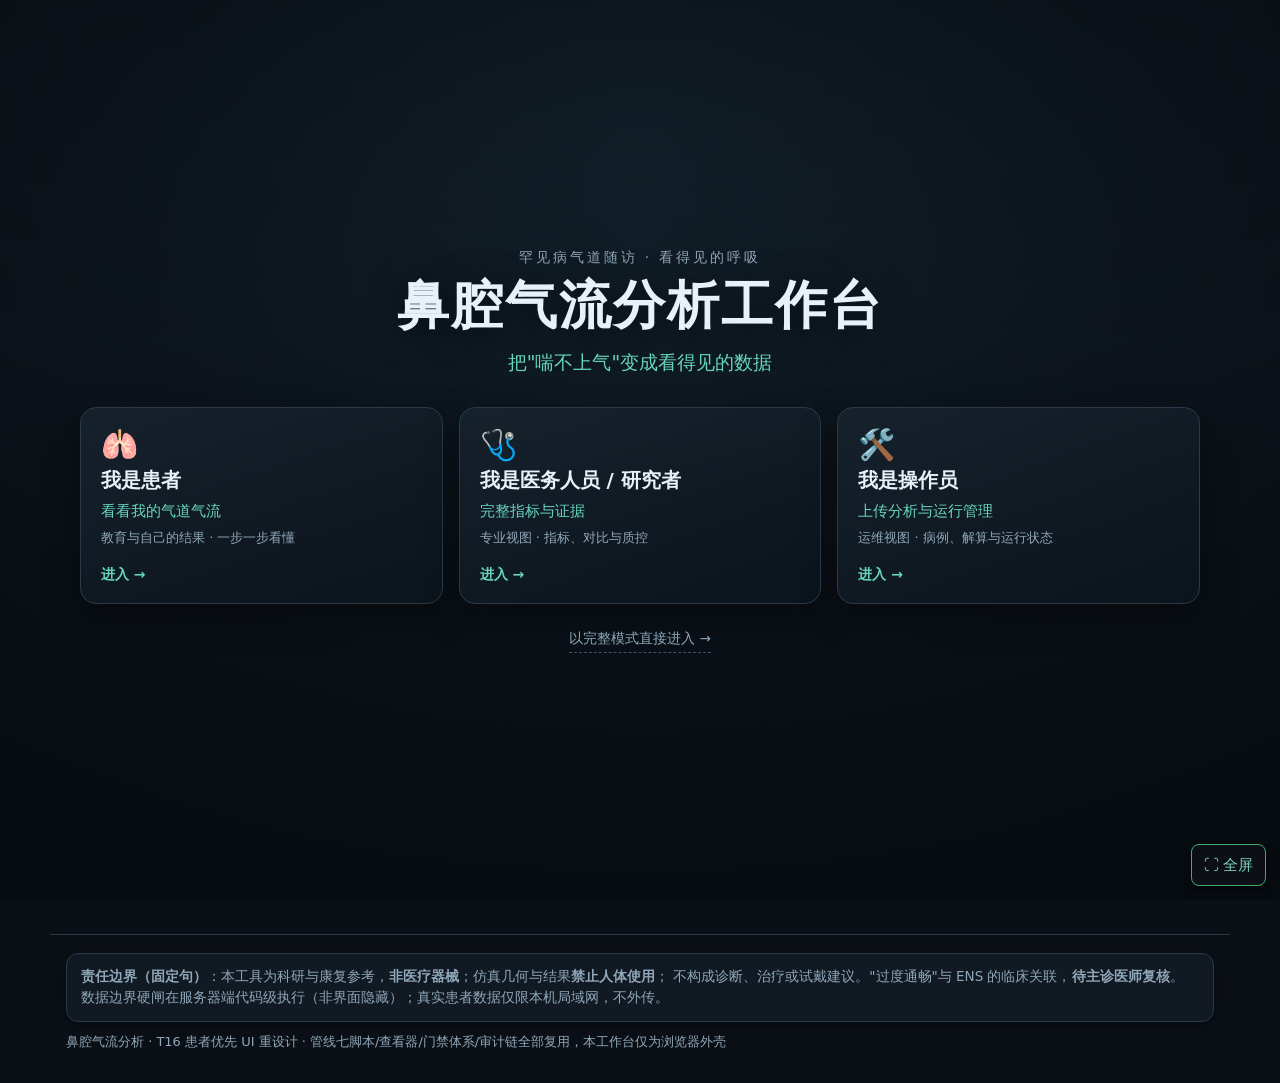
==== commit 842cac97: "feat(viewer): 蓝色实体 + 流向箭头 + 气道取景 + 可折叠面板 + 吸呼双相粒子 - 材质/配色：半透明紫 → 不透明蓝青（模型区蓝色占比 30.7%→81.5%，紫偏清零）；Bac" ====
--- a/code/pipeline/webapp/index.html
+++ b/code/pipeline/webapp/index.html
@@ -835,7 +835,7 @@
       <li><b>观众交互边界</b>：观众自助浏览与 CT 原图切片范围待确认；确认前三平面 QC 仅掩膜/掩膜叠加态，皮肤层默认关。</li>
     </ul>
     <div class="fixed-sentence" style="margin-top:10px;background:var(--bg)">
-      <b>责任边界（固定句）</b>：本工具为工程概念验证，<b>非医疗器械</b>；仿真几何与结果<b>禁止人体使用</b>；
+      <b>责任边界（固定句）</b>：本工具为科研与康复参考，<b>非医疗器械</b>；仿真几何与结果<b>禁止人体使用</b>；
       不构成诊断、治疗或试戴建议。"过度通畅"与 ENS 的临床关联，<b>待主诊医师复核</b>。
     </div>
   </div>
@@ -1028,7 +1028,7 @@
 </main>
 <footer>
   <div class="fixed-sentence">
-    <b>责任边界（固定句）</b>：本工具为工程概念验证，<b>非医疗器械</b>；仿真几何与结果<b>禁止人体使用</b>；
+    <b>责任边界（固定句）</b>：本工具为科研与康复参考，<b>非医疗器械</b>；仿真几何与结果<b>禁止人体使用</b>；
     不构成诊断、治疗或试戴建议。"过度通畅"与 ENS 的临床关联，<b>待主诊医师复核</b>。
     数据边界硬闸在服务器端代码级执行（非界面隐藏）；真实患者数据仅限本机局域网，不外传。
   </div>
@@ -2811,7 +2811,7 @@
   $("gauge-grid").innerHTML = g.join("") || '<div class="muted">暂无指标数据</div>';
   $("koujing-note").textContent = "口径说明：" + (m.口径_note || "") + "　来源：" + (m.source || "—");
   $("metrics-disclaimer").textContent = m.disclaimer ||
-    "层流下界估计，不确定度±20-50%；概念验证 · 非医疗器械 · 仿真几何禁止人体使用；温湿度交换未建模（质传递未实现）";
+    "层流下界估计，不确定度±20-50%；科研与康复参考 · 非医疗器械 · 仿真几何禁止人体使用；温湿度交换未建模（质传递未实现）";
 }
 
 function renderGaugesDenied(c){
